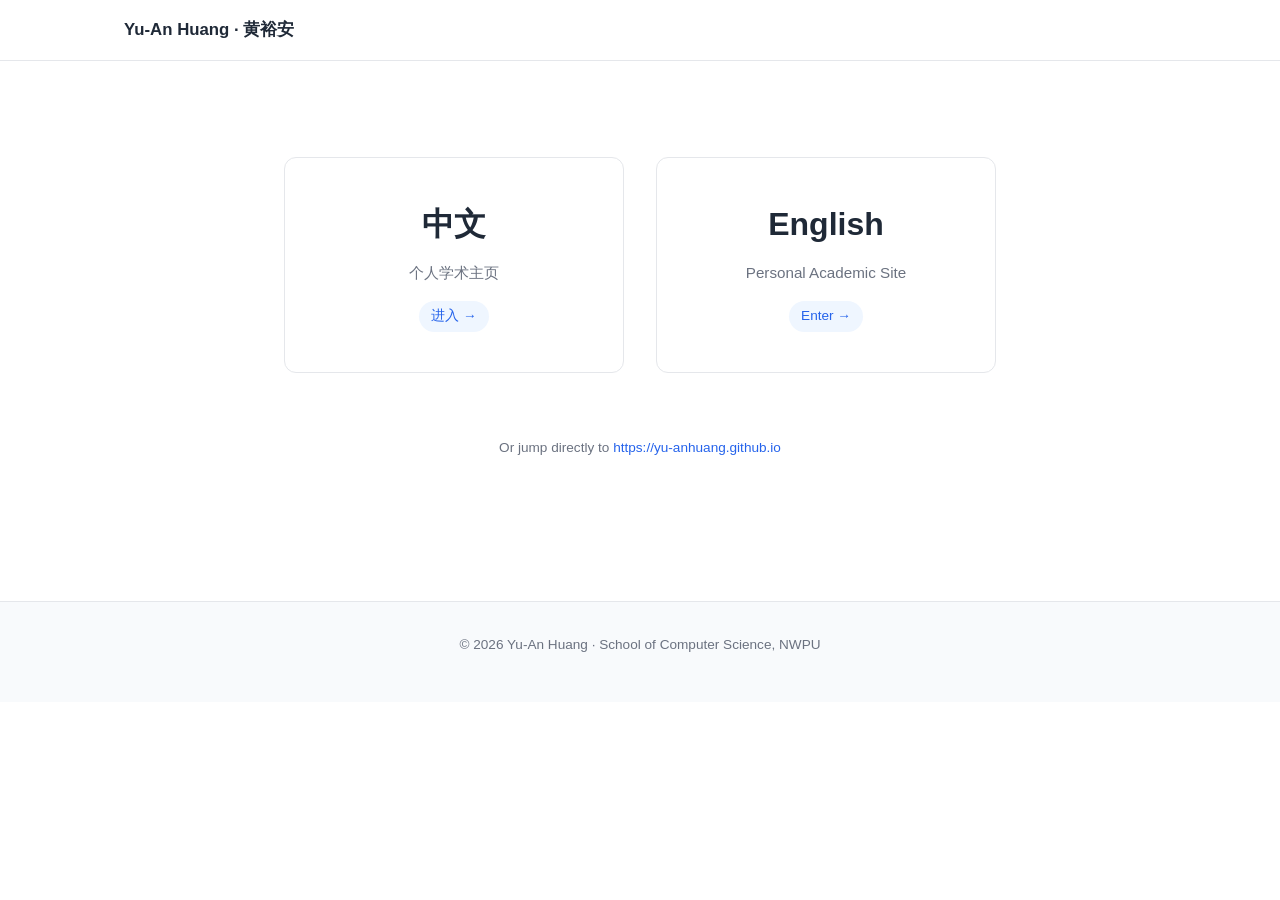
==== index.html @ 27855dbe "Initial personal academic website (zh/en, 122 papers from .bib)" ====
<!DOCTYPE html>
<html lang="zh-CN">
<head>
  <meta charset="UTF-8">
  <meta name="viewport" content="width=device-width,initial-scale=1">
  <title>Yu-An Huang · 黄裕安</title>
  <link rel="stylesheet" href="assets/css/style.css">
  <link rel="icon" type="image/svg+xml" href="assets/img/favicon.svg">
  <style>
    .lang-picker {
      display: grid;
      grid-template-columns: 1fr 1fr;
      gap: 2rem;
      max-width: 760px;
      margin: 4rem auto;
      padding: 0 24px;
    }
    .lang-card {
      background: var(--c-bg-card);
      border: 1px solid var(--c-border);
      border-radius: var(--radius-lg);
      padding: 2.5rem 2rem;
      text-align: center;
      transition: transform .15s, box-shadow .15s, border-color .15s;
    }
    .lang-card:hover {
      transform: translateY(-4px);
      box-shadow: var(--shadow-md);
      border-color: var(--c-accent);
    }
    .lang-card .label {
      font-size: 2rem;
      font-weight: 700;
      color: var(--c-text);
      margin-bottom: .3em;
    }
    .lang-card .sub {
      color: var(--c-text-muted);
      font-size: 0.95rem;
    }
    .lang-card .lang {
      display: inline-block;
      padding: 4px 12px;
      background: var(--c-accent-soft);
      color: var(--c-accent);
      border-radius: 999px;
      font-size: 0.85rem;
      margin-top: 1rem;
      font-weight: 500;
    }
    .lang-card a { border-bottom: none; display: block; color: inherit; }
  </style>
</head>
<body>
  <header class="site-header">
    <nav class="nav">
      <a class="nav-brand" href="./">Yu-An Huang · 黄裕安</a>
    </nav>
  </header>
  <main>
    <div class="lang-picker">
      <div class="lang-card">
        <a href="./zh/">
          <div class="label">中文</div>
          <div class="sub">个人学术主页</div>
          <span class="lang">进入 →</span>
        </a>
      </div>
      <div class="lang-card">
        <a href="./en/">
          <div class="label">English</div>
          <div class="sub">Personal Academic Site</div>
          <span class="lang">Enter →</span>
        </a>
      </div>
    </div>
    <p style="text-align:center;color:var(--c-text-muted);font-size:.85rem;">
      Or jump directly to <a href="https://yu-anhuang.github.io/">https://yu-anhuang.github.io</a>
    </p>
  </main>
  <footer class="site-footer">
    <p>© 2026 Yu-An Huang · School of Computer Science, NWPU</p>
  </footer>
</body>
</html>
---- assets/css/style.css ----
/* ==========================================================================
   Yu-An Huang · Personal Academic Website
   A clean, modern academic style — light theme, responsive, bilingual.
   ========================================================================== */

/* --- Reset & Base --- */
*, *::before, *::after { box-sizing: border-box; }

:root {
  --c-bg: #ffffff;
  --c-bg-alt: #f8fafc;
  --c-bg-card: #ffffff;
  --c-border: #e5e7eb;
  --c-border-strong: #d1d5db;
  --c-text: #1f2937;
  --c-text-soft: #4b5563;
  --c-text-muted: #6b7280;
  --c-accent: #2563eb;
  --c-accent-hover: #1d4ed8;
  --c-accent-soft: #eff6ff;
  --c-tag-bg: #eef2ff;
  --c-tag-text: #3730a3;
  --shadow-sm: 0 1px 2px 0 rgba(0,0,0,0.04);
  --shadow-md: 0 4px 12px -2px rgba(15, 23, 42, 0.08);
  --radius: 8px;
  --radius-lg: 12px;
  --maxw: 1080px;
  --maxw-narrow: 760px;
  --font-sans: "Inter", -apple-system, BlinkMacSystemFont, "Segoe UI", "PingFang SC",
               "Hiragino Sans GB", "Microsoft YaHei", "Helvetica Neue", Arial, sans-serif;
  --font-serif: "Source Serif Pro", "Times New Roman", Georgia, serif;
  --font-mono: "JetBrains Mono", "SF Mono", Menlo, Consolas, monospace;
}

html { font-size: 16px; -webkit-text-size-adjust: 100%; }

body {
  margin: 0;
  font-family: var(--font-sans);
  font-size: 16px;
  line-height: 1.65;
  color: var(--c-text);
  background: var(--c-bg);
  -webkit-font-smoothing: antialiased;
  -moz-osx-font-smoothing: grayscale;
}

a {
  color: var(--c-accent);
  text-decoration: none;
  border-bottom: 1px solid transparent;
  transition: color 0.15s, border-color 0.15s;
}
a:hover { color: var(--c-accent-hover); border-bottom-color: var(--c-accent-hover); }

h1, h2, h3, h4 {
  font-family: var(--font-sans);
  font-weight: 600;
  color: var(--c-text);
  letter-spacing: -0.01em;
  margin-top: 1.6em;
  margin-bottom: 0.6em;
  line-height: 1.3;
}
h1 { font-size: 2rem; margin-top: 0; }
h2 { font-size: 1.4rem; border-bottom: 1px solid var(--c-border); padding-bottom: 0.3em; }
h3 { font-size: 1.15rem; }
h4 { font-size: 1rem; color: var(--c-text-soft); }

p { margin: 0 0 1em; }
ul, ol { margin: 0 0 1em; padding-left: 1.5em; }
li { margin-bottom: 0.3em; }

hr {
  border: 0;
  border-top: 1px solid var(--c-border);
  margin: 2em 0;
}

code {
  font-family: var(--font-mono);
  font-size: 0.9em;
  background: var(--c-bg-alt);
  padding: 0.15em 0.4em;
  border-radius: 4px;
  color: var(--c-text);
}

blockquote {
  margin: 1em 0;
  padding: 0.5em 1em;
  border-left: 3px solid var(--c-accent);
  background: var(--c-accent-soft);
  color: var(--c-text-soft);
  border-radius: 0 var(--radius) var(--radius) 0;
}

/* --- Layout --- */
.container {
  max-width: var(--maxw);
  margin: 0 auto;
  padding: 0 24px;
}
.container-narrow {
  max-width: var(--maxw-narrow);
  margin: 0 auto;
  padding: 0 24px;
}

main { padding: 2rem 0 4rem; }

/* --- Top Nav --- */
.site-header {
  position: sticky;
  top: 0;
  z-index: 100;
  background: rgba(255,255,255,0.92);
  backdrop-filter: saturate(180%) blur(12px);
  -webkit-backdrop-filter: saturate(180%) blur(12px);
  border-bottom: 1px solid var(--c-border);
}
.nav {
  display: flex;
  align-items: center;
  justify-content: space-between;
  height: 60px;
  max-width: var(--maxw);
  margin: 0 auto;
  padding: 0 24px;
}
.nav-brand {
  font-weight: 700;
  font-size: 1.05rem;
  color: var(--c-text);
  border-bottom: none;
}
.nav-brand:hover { color: var(--c-accent); }
.nav-links {
  display: flex;
  align-items: center;
  gap: 6px;
  list-style: none;
  margin: 0;
  padding: 0;
}
.nav-links a {
  display: inline-block;
  padding: 6px 12px;
  font-size: 0.95rem;
  color: var(--c-text-soft);
  border-radius: 6px;
  border-bottom: none;
}
.nav-links a:hover {
  color: var(--c-accent);
  background: var(--c-accent-soft);
}
.nav-links a.active {
  color: var(--c-accent);
  background: var(--c-accent-soft);
  font-weight: 500;
}
.nav-lang {
  display: inline-flex;
  margin-left: 8px;
  padding-left: 12px;
  border-left: 1px solid var(--c-border);
  font-size: 0.9rem;
}
.nav-lang a {
  padding: 4px 8px;
  color: var(--c-text-muted);
  border-bottom: none;
}
.nav-lang a.active {
  color: var(--c-accent);
  font-weight: 600;
}

/* --- Hero --- */
.hero {
  display: grid;
  grid-template-columns: 1fr 200px;
  gap: 2.5rem;
  align-items: start;
  padding: 1.5rem 0 1rem;
}
.hero-name {
  font-size: 2.2rem;
  font-weight: 700;
  margin: 0 0 0.2em;
  line-height: 1.15;
}
.hero-name-en {
  font-size: 1.15rem;
  color: var(--c-text-muted);
  margin-bottom: 0.6em;
  font-weight: 400;
}
.hero-title {
  font-size: 1.05rem;
  color: var(--c-text-soft);
  margin-bottom: 0.6em;
}
.hero-affiliation {
  color: var(--c-text-soft);
  margin-bottom: 1em;
}
.hero-contact {
  font-size: 0.95rem;
  color: var(--c-text-muted);
  display: flex;
  flex-wrap: wrap;
  gap: 0.4em 1.2em;
}
.hero-contact span::before {
  content: "•";
  margin-right: 1.2em;
  color: var(--c-border-strong);
}
.hero-contact span:first-child::before { content: ""; margin: 0; }
.hero-portrait {
  width: 180px;
  height: 240px;
  border-radius: var(--radius-lg);
  object-fit: cover;
  box-shadow: var(--shadow-md);
  border: 1px solid var(--c-border);
  background: var(--c-bg-alt);
}
.hero-portrait-placeholder {
  display: flex;
  align-items: center;
  justify-content: center;
  font-size: 3rem;
  color: var(--c-border-strong);
  background: var(--c-bg-alt);
}

/* --- Two-column home --- */
.home-grid {
  display: grid;
  grid-template-columns: 2fr 1fr;
  gap: 3rem;
  margin-top: 2rem;
}
.sidebar { font-size: 0.95rem; }
.sidebar h3 {
  font-size: 0.85rem;
  text-transform: uppercase;
  letter-spacing: 0.06em;
  color: var(--c-text-muted);
  margin: 1.4em 0 0.6em;
  font-weight: 600;
  border: none;
}
.sidebar h3:first-child { margin-top: 0; }
.sidebar ul { list-style: none; padding: 0; margin: 0 0 0.5em; }
.sidebar li { margin-bottom: 0.35em; color: var(--c-text-soft); }
.sidebar .quick-links {
  display: flex;
  flex-wrap: wrap;
  gap: 6px;
  list-style: none;
  padding: 0;
}
.sidebar .quick-links a {
  display: inline-block;
  padding: 4px 10px;
  font-size: 0.85rem;
  background: var(--c-bg-alt);
  border: 1px solid var(--c-border);
  border-radius: 999px;
  color: var(--c-text-soft);
}
.sidebar .quick-links a:hover {
  background: var(--c-accent-soft);
  border-color: var(--c-accent);
  color: var(--c-accent);
}

/* --- Section anchor offset --- */
h2[id], h3[id] { scroll-margin-top: 80px; }

/* --- Publication List --- */
.pub-controls {
  display: flex;
  flex-wrap: wrap;
  gap: 0.75rem;
  align-items: center;
  margin: 1.5rem 0;
  padding: 1rem;
  background: var(--c-bg-alt);
  border: 1px solid var(--c-border);
  border-radius: var(--radius);
}
.pub-controls label {
  font-size: 0.9rem;
  color: var(--c-text-soft);
  margin-right: 0.4em;
}
.pub-controls input[type="search"] {
  flex: 1;
  min-width: 180px;
  padding: 6px 12px;
  border: 1px solid var(--c-border-strong);
  border-radius: 6px;
  background: var(--c-bg);
  font-size: 0.95rem;
  font-family: var(--font-sans);
  color: var(--c-text);
}
.pub-controls input[type="search"]:focus {
  outline: none;
  border-color: var(--c-accent);
  box-shadow: 0 0 0 3px var(--c-accent-soft);
}
.pub-controls select {
  padding: 6px 10px;
  border: 1px solid var(--c-border-strong);
  border-radius: 6px;
  background: var(--c-bg);
  font-family: var(--font-sans);
  font-size: 0.9rem;
}
.pub-count {
  font-size: 0.85rem;
  color: var(--c-text-muted);
  margin-left: auto;
}

.pub-year {
  margin: 2rem 0 0.6rem;
  font-size: 1.05rem;
  font-weight: 600;
  color: var(--c-text-soft);
  border-bottom: 1px solid var(--c-border);
  padding-bottom: 0.3em;
}

.pub-item {
  display: flex;
  gap: 1rem;
  padding: 0.9rem 0;
  border-bottom: 1px solid var(--c-border);
  align-items: flex-start;
}
.pub-item:last-child { border-bottom: none; }
.pub-num {
  flex: 0 0 auto;
  width: 36px;
  font-size: 0.85rem;
  color: var(--c-text-muted);
  font-family: var(--font-mono);
  text-align: right;
  padding-top: 2px;
}
.pub-body { flex: 1; min-width: 0; }
.pub-authors {
  font-size: 0.97rem;
  line-height: 1.5;
  margin-bottom: 0.2em;
}
.pub-authors strong { color: var(--c-text); }
.pub-title {
  font-size: 0.97rem;
  color: var(--c-text);
  margin-bottom: 0.3em;
  line-height: 1.45;
}
.pub-venue {
  font-size: 0.9rem;
  color: var(--c-text-soft);
  font-style: italic;
}
.pub-venue .pub-tag {
  display: inline-block;
  margin-left: 6px;
  padding: 1px 8px;
  font-size: 0.75rem;
  font-style: normal;
  background: var(--c-tag-bg);
  color: var(--c-tag-text);
  border-radius: 4px;
  font-weight: 500;
  letter-spacing: 0.02em;
  vertical-align: 1px;
}
.pub-venue .pub-tag.q1 { background: #dcfce7; color: #166534; }
.pub-venue .pub-tag.q2 { background: #fef9c3; color: #854d0e; }
.pub-links {
  margin-top: 0.3em;
  display: flex;
  gap: 0.6em;
  flex-wrap: wrap;
}
.pub-links a {
  font-size: 0.82rem;
  color: var(--c-accent);
  padding: 1px 8px;
  background: var(--c-accent-soft);
  border-radius: 4px;
  border-bottom: none;
}
.pub-links a:hover { background: var(--c-accent); color: #fff; }

.pub-empty {
  text-align: center;
  padding: 3rem 1rem;
  color: var(--c-text-muted);
}

.pub-stats {
  display: grid;
  grid-template-columns: repeat(4, 1fr);
  gap: 1rem;
  margin: 1.5rem 0;
}
.pub-stat {
  background: var(--c-bg-alt);
  border: 1px solid var(--c-border);
  border-radius: var(--radius);
  padding: 1rem;
  text-align: center;
}
.pub-stat .num {
  display: block;
  font-size: 1.6rem;
  font-weight: 700;
  color: var(--c-accent);
}
.pub-stat .label {
  font-size: 0.8rem;
  color: var(--c-text-muted);
  text-transform: uppercase;
  letter-spacing: 0.05em;
}

/* --- Cards / Sections --- */
.card {
  background: var(--c-bg-card);
  border: 1px solid var(--c-border);
  border-radius: var(--radius-lg);
  padding: 1.4rem 1.5rem;
  margin-bottom: 1.2rem;
  box-shadow: var(--shadow-sm);
}
.card h3 { margin-top: 0; }
.card .meta {
  font-size: 0.85rem;
  color: var(--c-text-muted);
  margin-bottom: 0.5em;
}

.timeline { list-style: none; padding: 0; margin: 0; }
.timeline li {
  position: relative;
  padding: 0 0 1.2rem 1.2rem;
  border-left: 2px solid var(--c-border);
  margin-left: 0.4rem;
}
.timeline li::before {
  content: "";
  position: absolute;
  left: -7px;
  top: 4px;
  width: 12px;
  height: 12px;
  border-radius: 50%;
  background: var(--c-bg);
  border: 2px solid var(--c-accent);
}
.timeline .when {
  font-size: 0.85rem;
  color: var(--c-text-muted);
  margin-right: 0.6em;
  font-family: var(--font-mono);
}
.timeline strong { color: var(--c-text); }

/* --- Tags --- */
.tag {
  display: inline-block;
  padding: 2px 9px;
  font-size: 0.78rem;
  background: var(--c-tag-bg);
  color: var(--c-tag-text);
  border-radius: 4px;
  margin-right: 4px;
  margin-bottom: 4px;
  border: none;
}
.tag:hover { background: var(--c-accent); color: #fff; }

/* --- Footer --- */
.site-footer {
  border-top: 1px solid var(--c-border);
  padding: 2rem 0;
  margin-top: 4rem;
  text-align: center;
  font-size: 0.85rem;
  color: var(--c-text-muted);
  background: var(--c-bg-alt);
}
.site-footer a { color: var(--c-text-soft); }

/* --- News --- */
.news-list { list-style: none; padding: 0; }
.news-list li {
  padding: 0.7rem 0;
  border-bottom: 1px dashed var(--c-border);
  display: flex;
  gap: 1rem;
  align-items: baseline;
}
.news-list .date {
  flex: 0 0 110px;
  font-family: var(--font-mono);
  font-size: 0.85rem;
  color: var(--c-text-muted);
}
.news-list .body { flex: 1; }

/* --- CV table --- */
.cv-section { margin-bottom: 2rem; }
.cv-row {
  display: grid;
  grid-template-columns: 160px 1fr;
  gap: 1rem;
  padding: 0.7rem 0;
  border-bottom: 1px solid var(--c-border);
}
.cv-row .when { font-family: var(--font-mono); font-size: 0.9rem; color: var(--c-text-muted); }
.cv-row .body strong { display: block; margin-bottom: 0.15em; }
.cv-row .body em { color: var(--c-text-muted); font-style: normal; font-size: 0.92em; }

/* --- Responsive --- */
@media (max-width: 860px) {
  .hero { grid-template-columns: 1fr; gap: 1.5rem; }
  .hero-portrait { width: 140px; height: 180px; }
  .home-grid { grid-template-columns: 1fr; gap: 2rem; }
  .pub-stats { grid-template-columns: repeat(2, 1fr); }
  .cv-row { grid-template-columns: 1fr; gap: 0.2rem; }
  .nav-links { gap: 2px; }
  .nav-links a { padding: 6px 8px; font-size: 0.9rem; }
  .nav-lang { padding-left: 8px; margin-left: 4px; }
}
@media (max-width: 520px) {
  .hero-name { font-size: 1.75rem; }
  .nav-links { display: none; }  /* tight mobile: rely on smaller bar */
  .nav-brand { font-size: 0.95rem; }
  .pub-controls { flex-direction: column; align-items: stretch; }
  .pub-count { margin-left: 0; }
  .news-list li { flex-direction: column; gap: 0.2rem; }
  .news-list .date { flex: none; }
}

/* --- Print friendly --- */
@media print {
  .site-header, .site-footer, .pub-controls { display: none; }
  body { font-size: 11pt; color: #000; background: #fff; }
  a { color: #000; text-decoration: underline; }
}
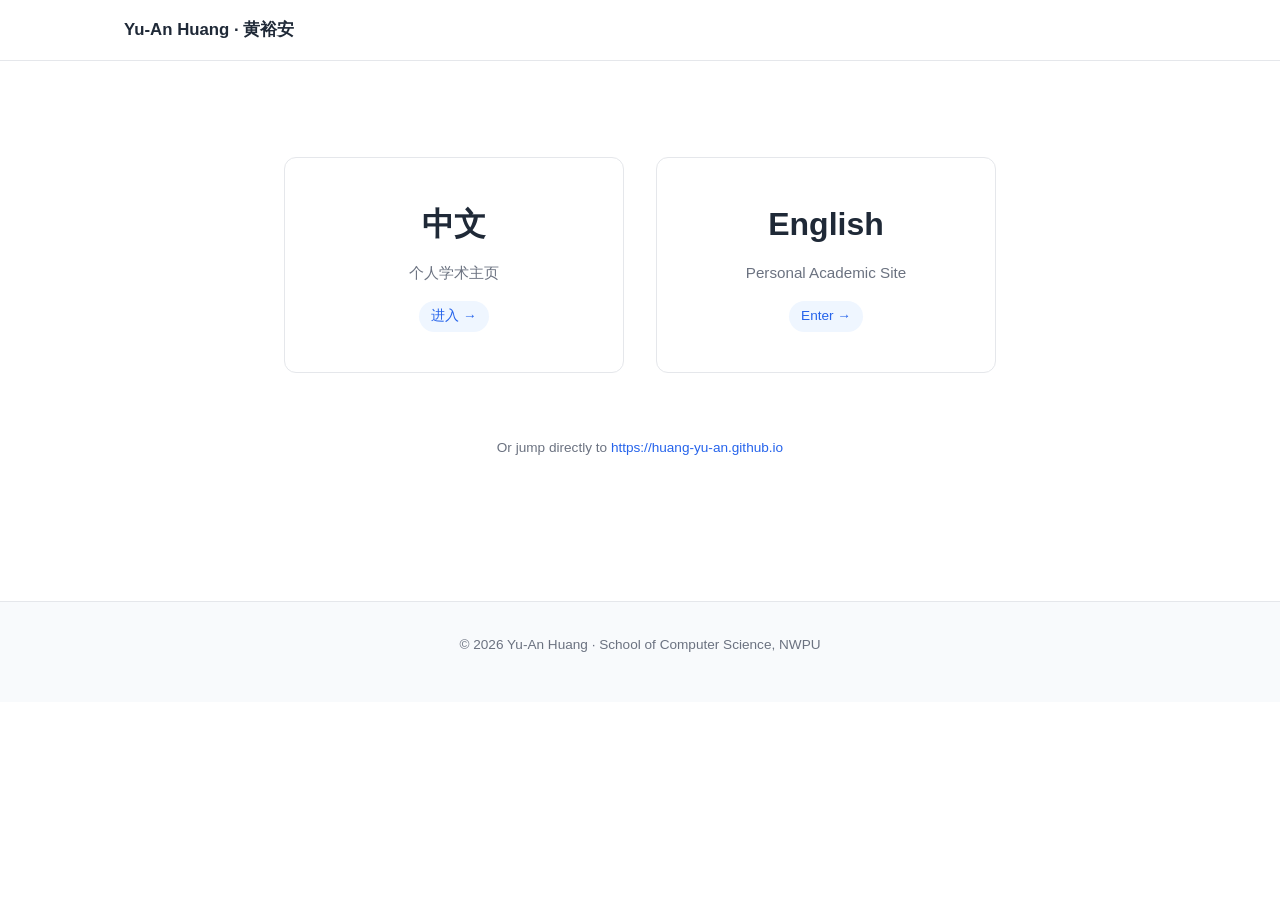
==== commit c912ecb8: "Switch GitHub username: yu-anhuang -> huang-yu-an (new account)" ====
--- a/index.html
+++ b/index.html
@@ -75,7 +75,7 @@
       </div>
     </div>
     <p style="text-align:center;color:var(--c-text-muted);font-size:.85rem;">
-      Or jump directly to <a href="https://yu-anhuang.github.io/">https://yu-anhuang.github.io</a>
+      Or jump directly to <a href="https://huang-yu-an.github.io/">https://huang-yu-an.github.io</a>
     </p>
   </main>
   <footer class="site-footer">
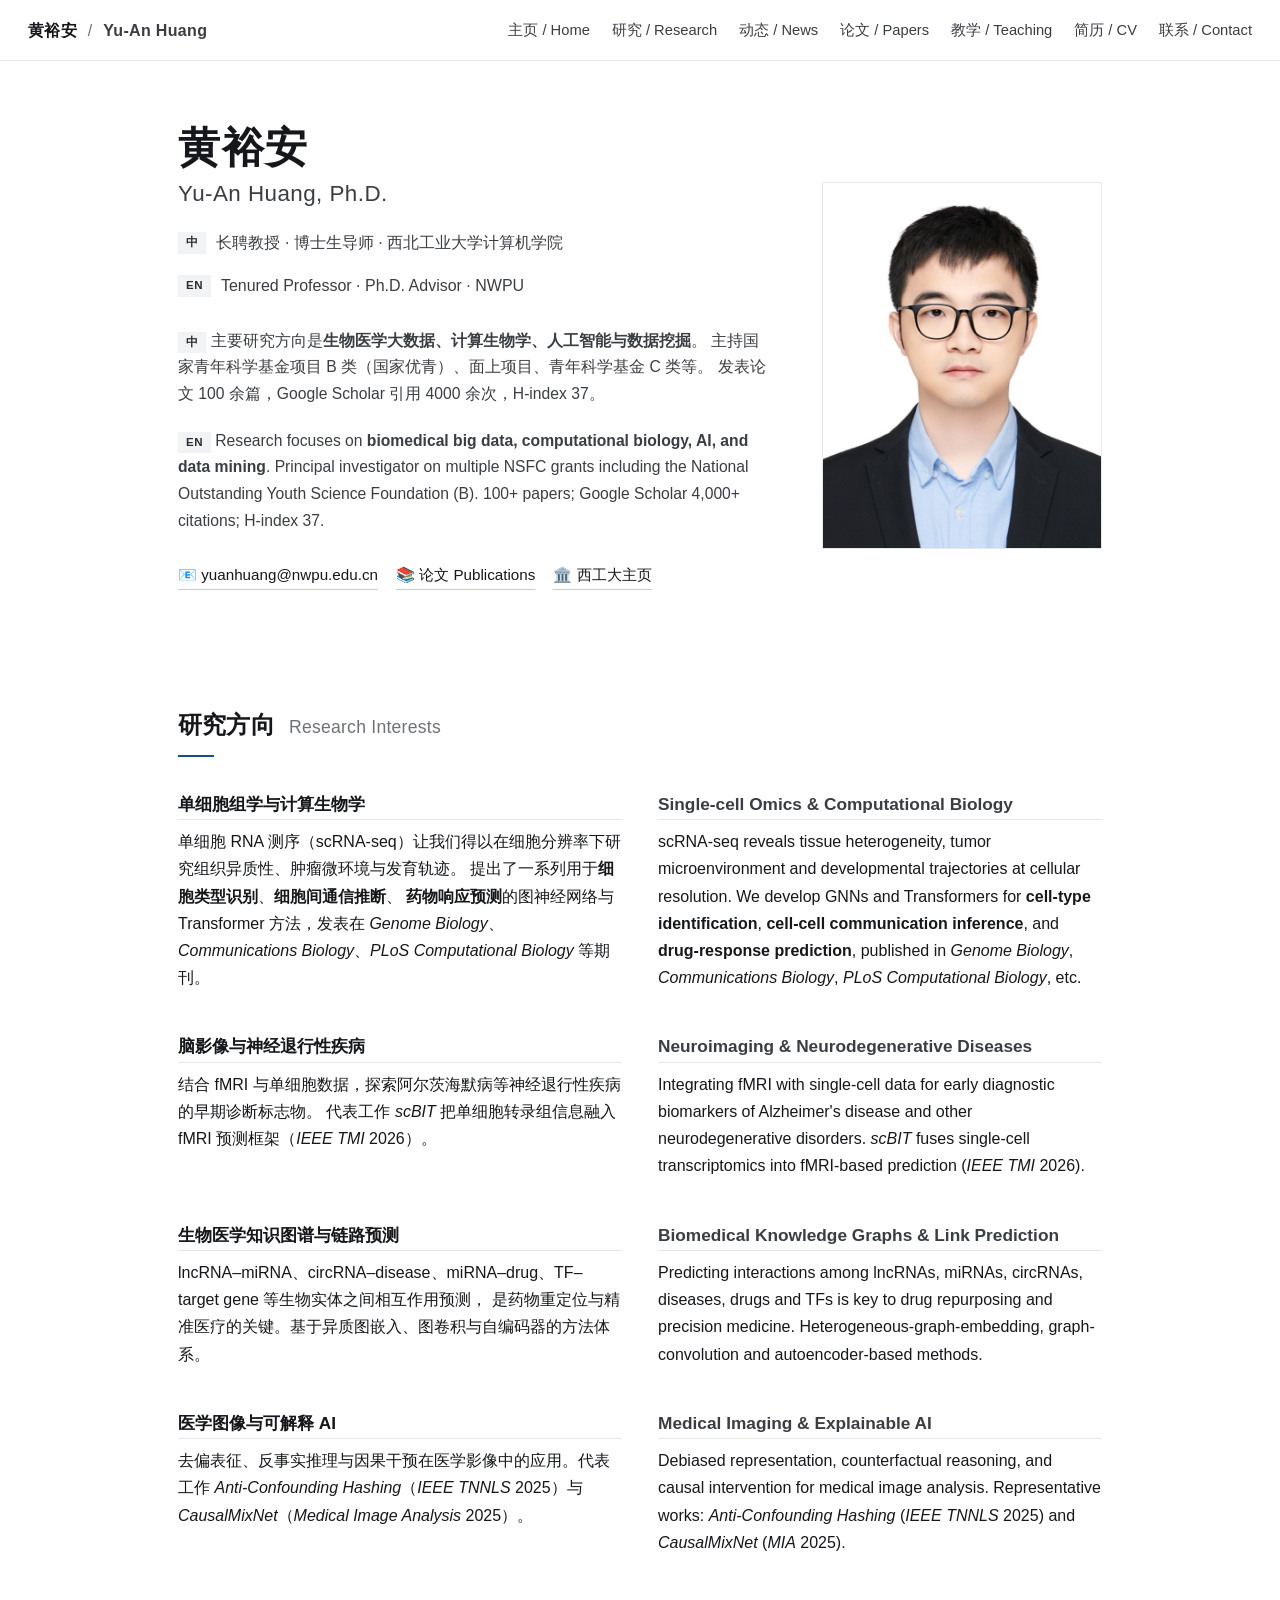
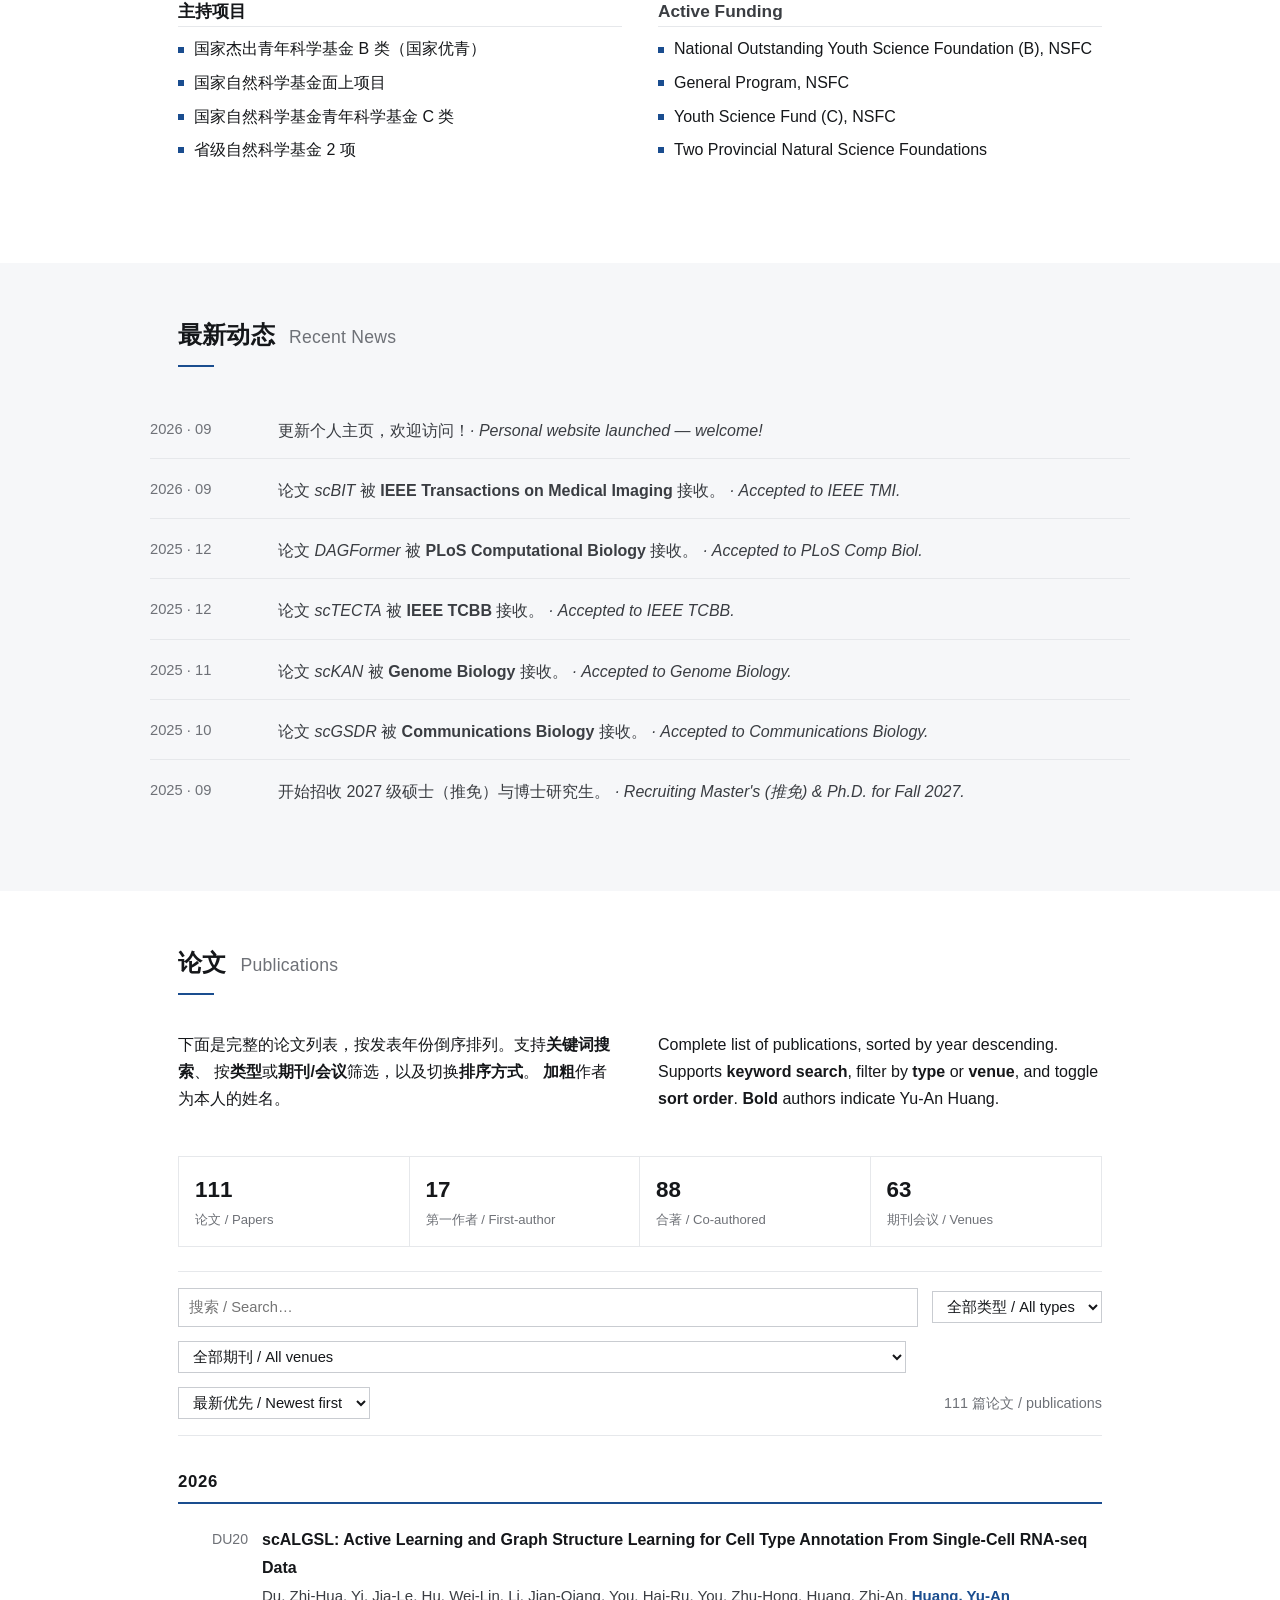
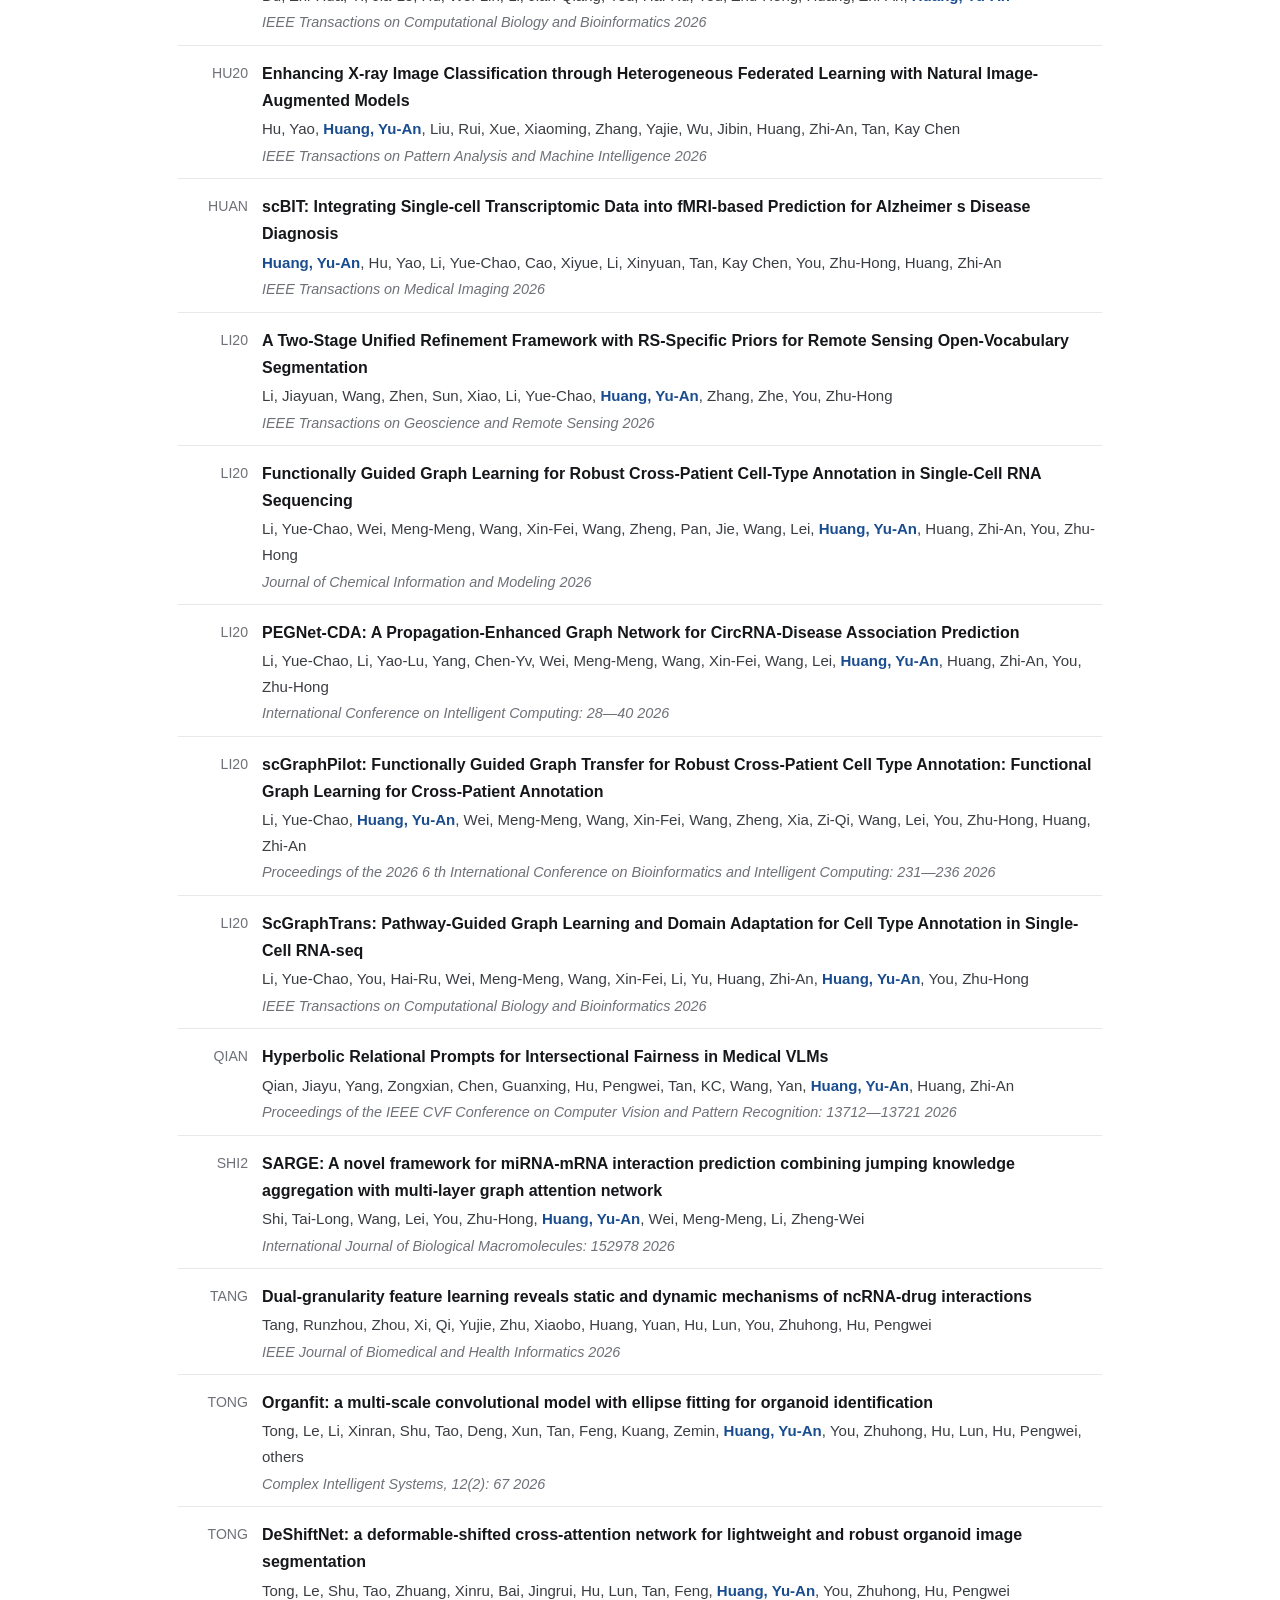
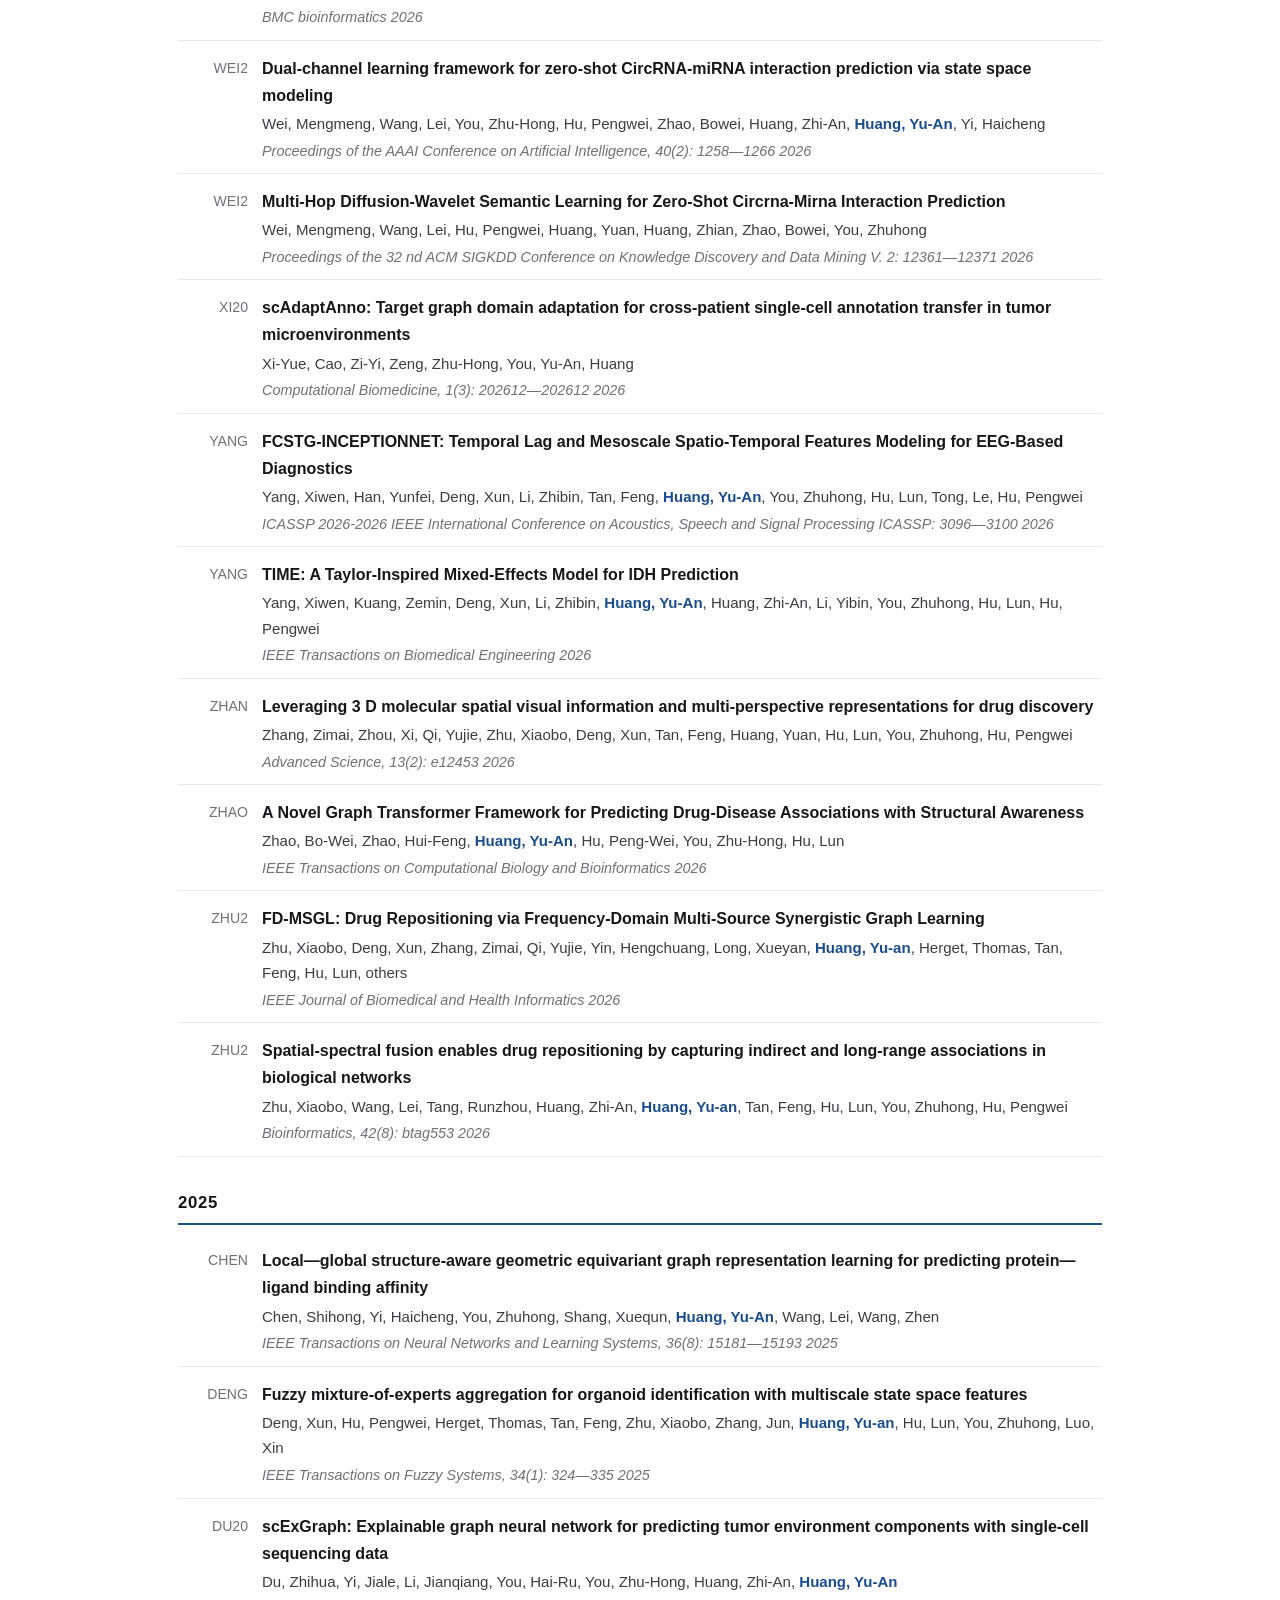
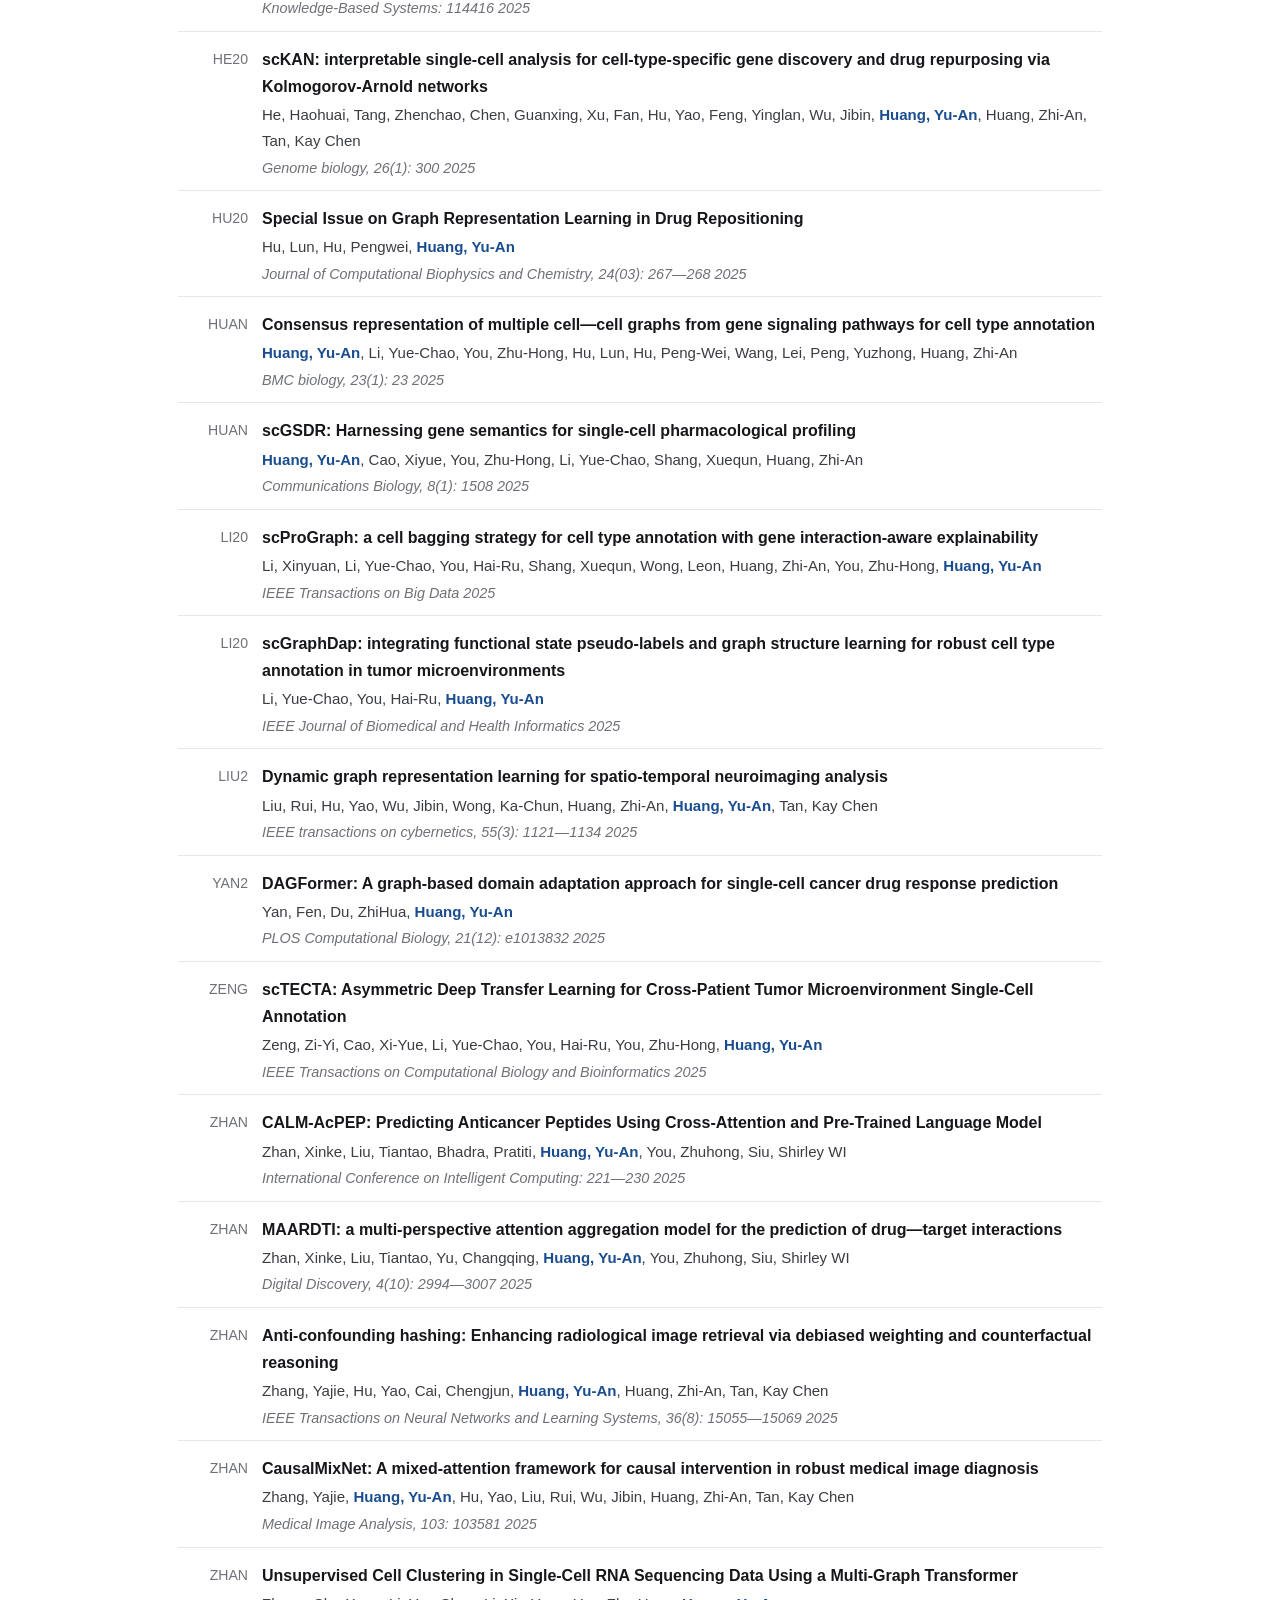
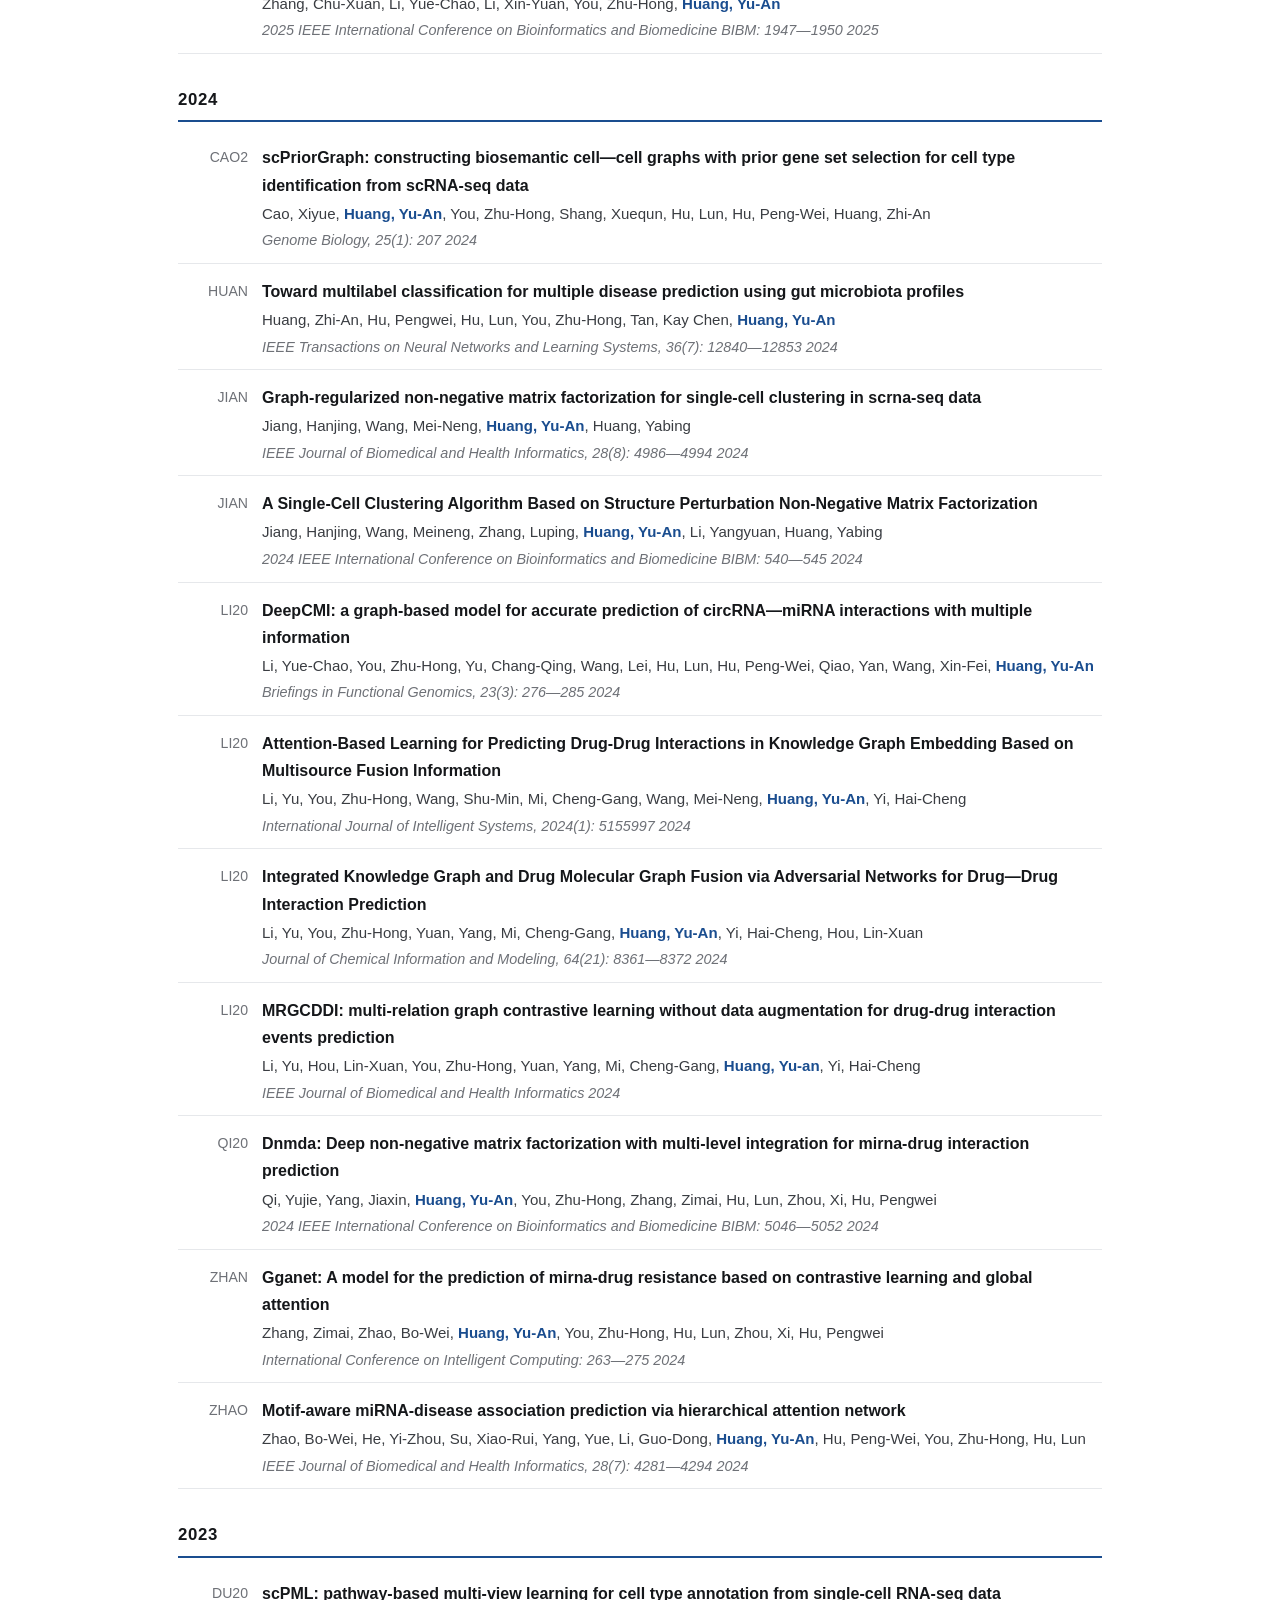
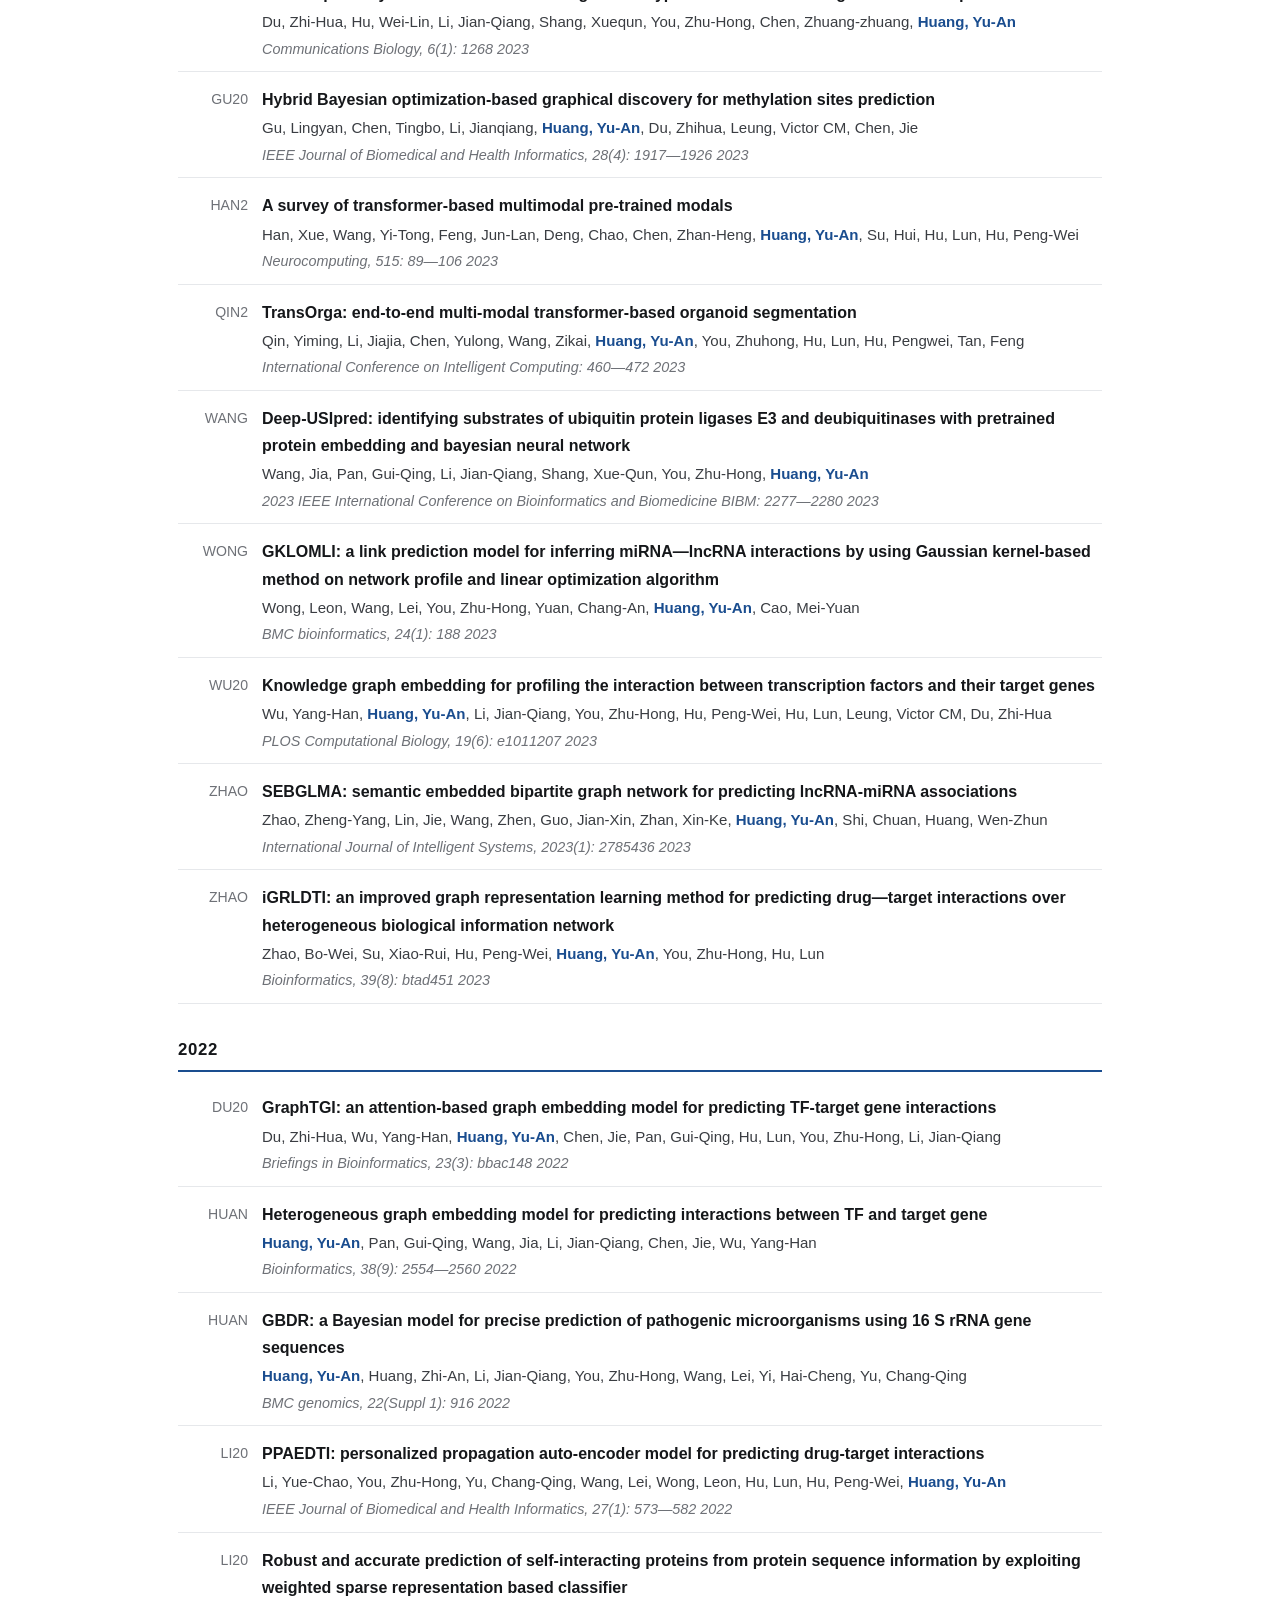
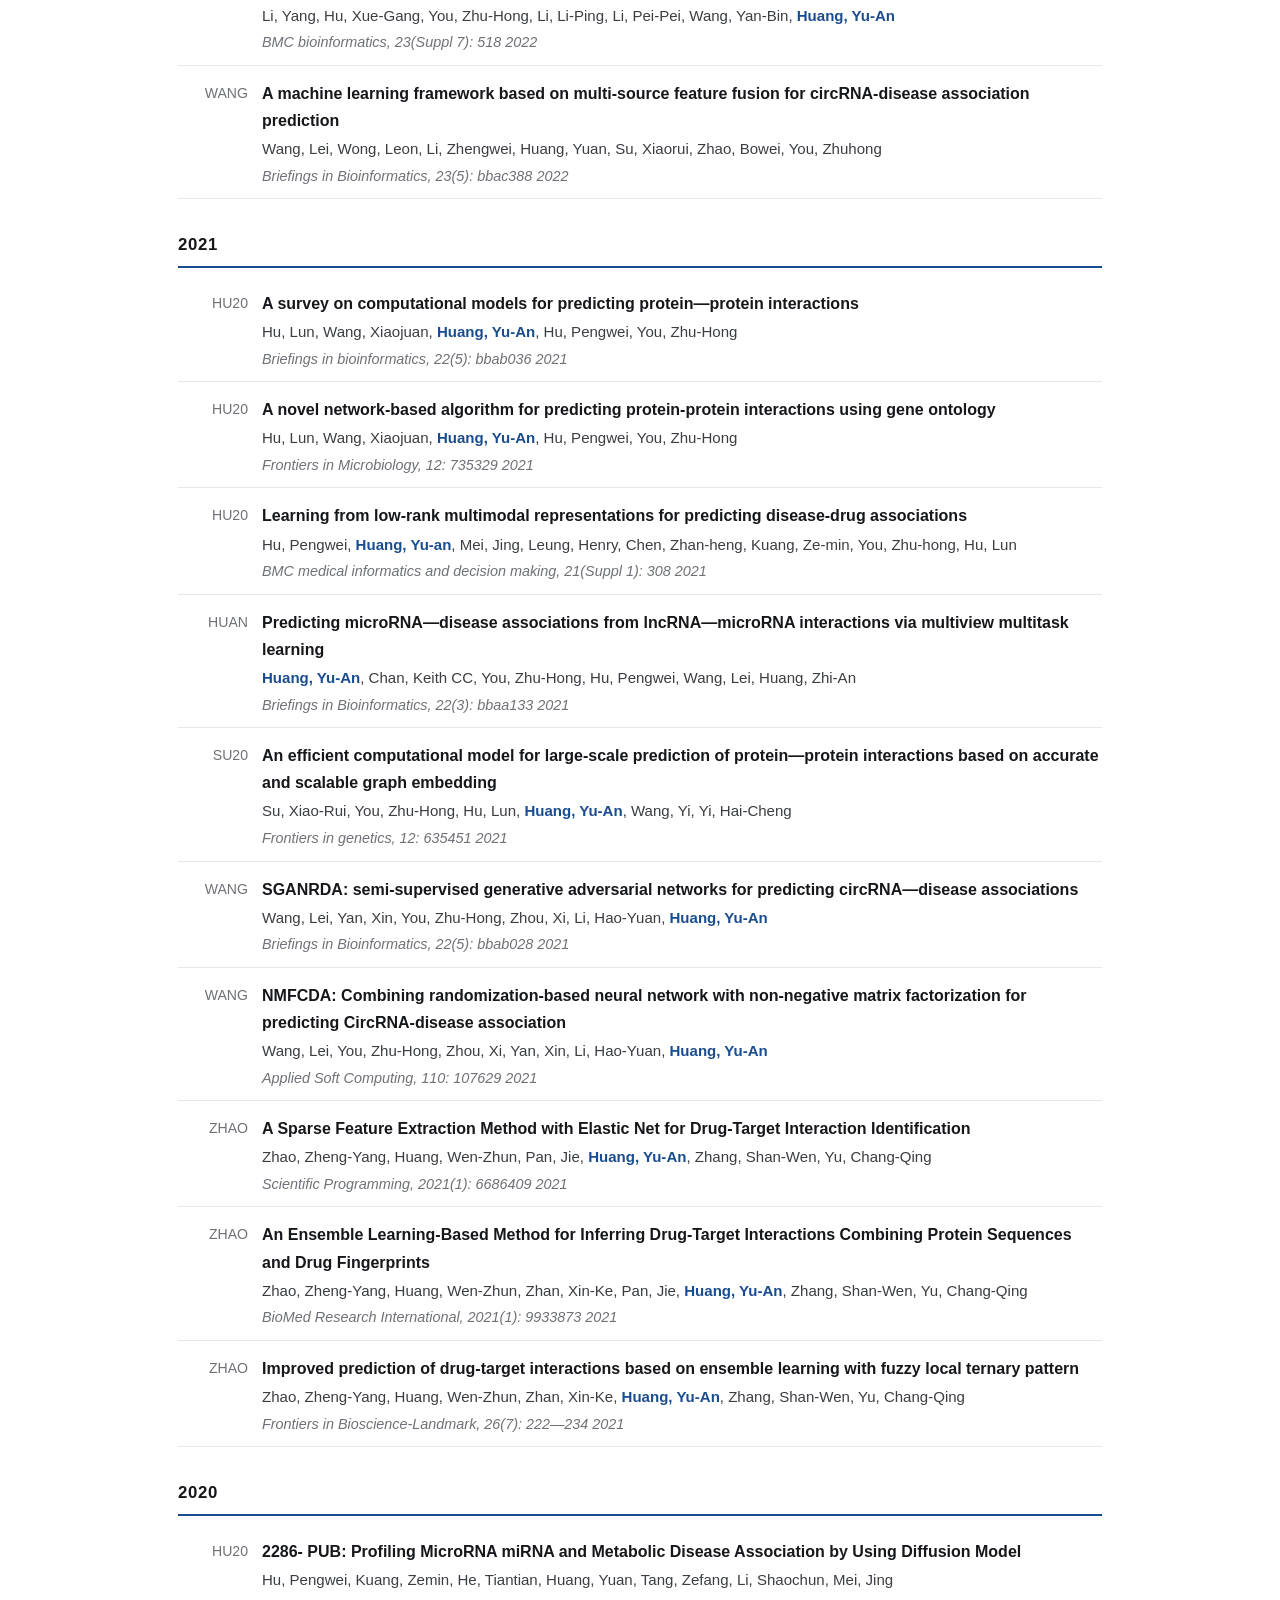
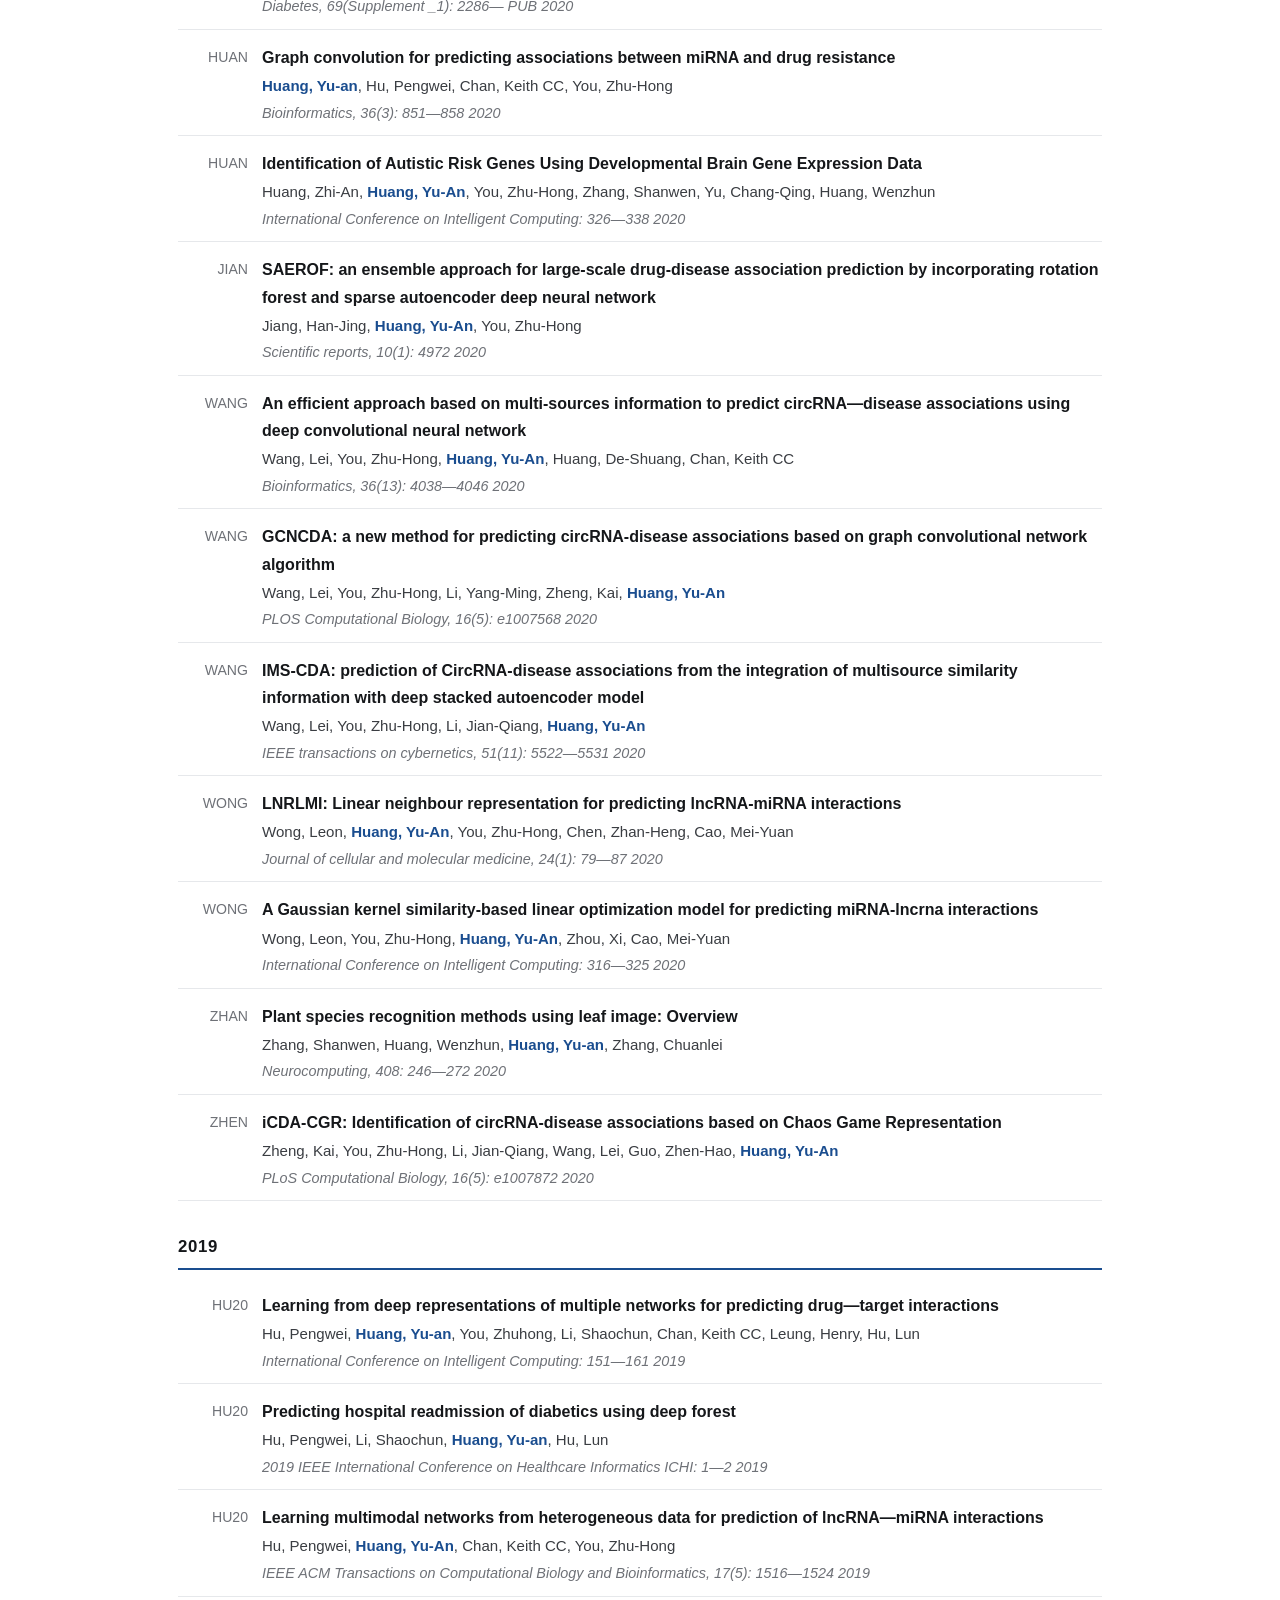
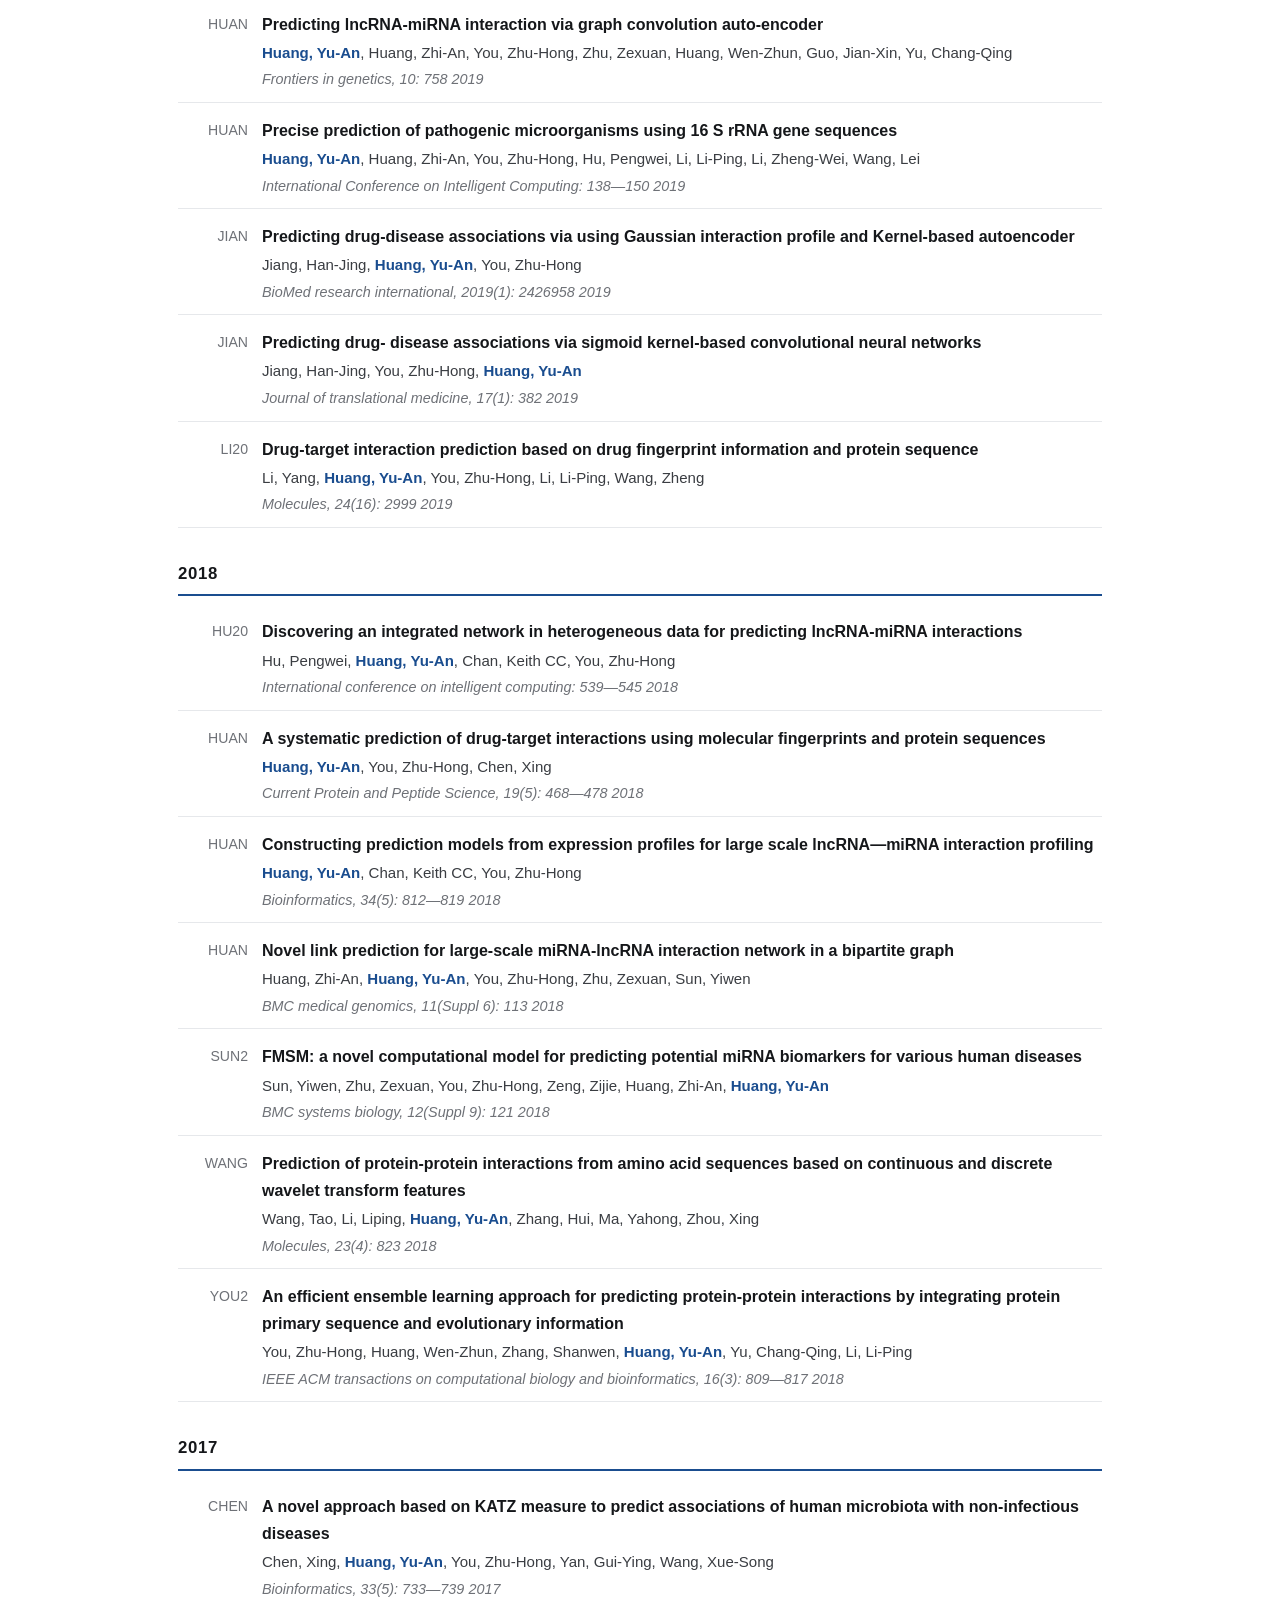
==== commit 36089979: "Single-page bilingual redesign: flat scroll-driven layout, photo, filtered bib - Merge zh/ + en/ int" ====
--- a/index.html
+++ b/index.html
@@ -3,83 +3,485 @@
 <head>
   <meta charset="UTF-8">
   <meta name="viewport" content="width=device-width,initial-scale=1">
-  <title>Yu-An Huang · 黄裕安</title>
+  <title>黄裕安 · Yu-An Huang — 西北工业大学计算机学院</title>
+  <meta name="description" content="黄裕安 (Yu-An Huang), 西北工业大学计算机学院长聘教授、博士生导师。研究方向: 生物医学大数据、计算生物学、AI。">
+  <meta name="author" content="Yu-An Huang">
   <link rel="stylesheet" href="assets/css/style.css">
   <link rel="icon" type="image/svg+xml" href="assets/img/favicon.svg">
-  <style>
-    .lang-picker {
-      display: grid;
-      grid-template-columns: 1fr 1fr;
-      gap: 2rem;
-      max-width: 760px;
-      margin: 4rem auto;
-      padding: 0 24px;
-    }
-    .lang-card {
-      background: var(--c-bg-card);
-      border: 1px solid var(--c-border);
-      border-radius: var(--radius-lg);
-      padding: 2.5rem 2rem;
-      text-align: center;
-      transition: transform .15s, box-shadow .15s, border-color .15s;
-    }
-    .lang-card:hover {
-      transform: translateY(-4px);
-      box-shadow: var(--shadow-md);
-      border-color: var(--c-accent);
-    }
-    .lang-card .label {
-      font-size: 2rem;
-      font-weight: 700;
-      color: var(--c-text);
-      margin-bottom: .3em;
-    }
-    .lang-card .sub {
-      color: var(--c-text-muted);
-      font-size: 0.95rem;
-    }
-    .lang-card .lang {
-      display: inline-block;
-      padding: 4px 12px;
-      background: var(--c-accent-soft);
-      color: var(--c-accent);
-      border-radius: 999px;
-      font-size: 0.85rem;
-      margin-top: 1rem;
-      font-weight: 500;
-    }
-    .lang-card a { border-bottom: none; display: block; color: inherit; }
-  </style>
 </head>
 <body>
-  <header class="site-header">
-    <nav class="nav">
-      <a class="nav-brand" href="./">Yu-An Huang · 黄裕安</a>
+
+    <nav class="topnav">
+      <a class="topnav-brand" href="#home">
+        <span class="zh">黄裕安</span>
+        <span class="sep">/</span>
+        <span class="en">Yu-An Huang</span>
+      </a>
+      <ul class="topnav-links">
+        <li><a href="#home">主页 / Home</a></li>
+        <li><a href="#research">研究 / Research</a></li>
+        <li><a href="#news">动态 / News</a></li>
+        <li><a href="#publications">论文 / Papers</a></li>
+        <li><a href="#teaching">教学 / Teaching</a></li>
+        <li><a href="#cv">简历 / CV</a></li>
+        <li><a href="#contact">联系 / Contact</a></li>
+      </ul>
     </nav>
-  </header>
-  <main>
-    <div class="lang-picker">
-      <div class="lang-card">
-        <a href="./zh/">
-          <div class="label">中文</div>
-          <div class="sub">个人学术主页</div>
-          <span class="lang">进入 →</span>
-        </a>
-      </div>
-      <div class="lang-card">
-        <a href="./en/">
-          <div class="label">English</div>
-          <div class="sub">Personal Academic Site</div>
-          <span class="lang">Enter →</span>
-        </a>
-      </div>
-    </div>
-    <p style="text-align:center;color:var(--c-text-muted);font-size:.85rem;">
-      Or jump directly to <a href="https://huang-yu-an.github.io/">https://huang-yu-an.github.io</a>
+<main>
+
+<section id="home" class="hero">
+  <div class="hero-text">
+    <div class="hero-name-cn">黄裕安</div>
+    <div class="hero-name-en">Yu-An Huang, Ph.D.</div>
+    <div class="hero-title">
+      <span class="lang-tag">中</span>
+      长聘教授 · 博士生导师 · 西北工业大学计算机学院
+    </div>
+    <div class="hero-title">
+      <span class="lang-tag">EN</span>
+      Tenured Professor · Ph.D. Advisor · NWPU
+    </div>
+    <p class="hero-bio">
+      <span class="lang-tag">中</span>
+      主要研究方向是<strong>生物医学大数据、计算生物学、人工智能与数据挖掘</strong>。
+      主持国家青年科学基金项目 B 类（国家优青）、面上项目、青年科学基金 C 类等。
+      发表论文 100 余篇，Google Scholar 引用 4000 余次，H-index 37。
     </p>
-  </main>
-  <footer class="site-footer">
-    <p>© 2026 Yu-An Huang · School of Computer Science, NWPU</p>
-  </footer>
+    <p class="hero-bio">
+      <span class="lang-tag">EN</span>
+      Research focuses on <strong>biomedical big data, computational biology,
+      AI, and data mining</strong>. Principal investigator on multiple NSFC grants
+      including the National Outstanding Youth Science Foundation (B).
+      100+ papers; Google Scholar 4,000+ citations; H-index 37.
+    </p>
+    <p class="hero-links">
+      <a href="mailto:yuanhuang@nwpu.edu.cn">📧 yuanhuang@nwpu.edu.cn</a>
+      <a href="#publications">📚 论文 Publications</a>
+      <a href="https://teacher.nwpu.edu.cn/yuanhuang.html" target="_blank" rel="noopener">🏛️ 西工大主页</a>
+    </p>
+  </div>
+  <img class="hero-photo" src="assets/img/photo-web.jpg" alt="Yu-An Huang" width="280" height="367">
+</section>
+
+
+<section id="research" class="section">
+  <header class="section-header">
+    <h2 class="section-title"><span class="zh">研究方向</span><span class="en">Research Interests</span></h2>
+    <div class="section-rule"></div>
+  </header>
+
+  <div class="dual-block">
+    <div class="lang-block zh">
+      <h3>单细胞组学与计算生物学</h3>
+      <p>
+        单细胞 RNA 测序（scRNA-seq）让我们得以在细胞分辨率下研究组织异质性、肿瘤微环境与发育轨迹。
+        提出了一系列用于<strong>细胞类型识别</strong>、<strong>细胞间通信推断</strong>、
+        <strong>药物响应预测</strong>的图神经网络与 Transformer 方法，发表在
+        <em>Genome Biology</em>、<em>Communications Biology</em>、<em>PLoS Computational Biology</em> 等期刊。
+      </p>
+    </div>
+    <div class="lang-block en">
+      <h3>Single-cell Omics &amp; Computational Biology</h3>
+      <p>
+        scRNA-seq reveals tissue heterogeneity, tumor microenvironment and developmental
+        trajectories at cellular resolution. We develop GNNs and Transformers for
+        <strong>cell-type identification</strong>, <strong>cell-cell communication inference</strong>,
+        and <strong>drug-response prediction</strong>, published in
+        <em>Genome Biology</em>, <em>Communications Biology</em>, <em>PLoS Computational Biology</em>, etc.
+      </p>
+    </div>
+  </div>
+
+  <div class="dual-block">
+    <div class="lang-block zh">
+      <h3>脑影像与神经退行性疾病</h3>
+      <p>
+        结合 fMRI 与单细胞数据，探索阿尔茨海默病等神经退行性疾病的早期诊断标志物。
+        代表工作 <em>scBIT</em> 把单细胞转录组信息融入 fMRI 预测框架（<em>IEEE TMI</em> 2026）。
+      </p>
+    </div>
+    <div class="lang-block en">
+      <h3>Neuroimaging &amp; Neurodegenerative Diseases</h3>
+      <p>
+        Integrating fMRI with single-cell data for early diagnostic biomarkers of
+        Alzheimer's disease and other neurodegenerative disorders.
+        <em>scBIT</em> fuses single-cell transcriptomics into fMRI-based prediction
+        (<em>IEEE TMI</em> 2026).
+      </p>
+    </div>
+  </div>
+
+  <div class="dual-block">
+    <div class="lang-block zh">
+      <h3>生物医学知识图谱与链路预测</h3>
+      <p>
+        lncRNA–miRNA、circRNA–disease、miRNA–drug、TF–target gene 等生物实体之间相互作用预测，
+        是药物重定位与精准医疗的关键。基于异质图嵌入、图卷积与自编码器的方法体系。
+      </p>
+    </div>
+    <div class="lang-block en">
+      <h3>Biomedical Knowledge Graphs &amp; Link Prediction</h3>
+      <p>
+        Predicting interactions among lncRNAs, miRNAs, circRNAs, diseases, drugs and TFs
+        is key to drug repurposing and precision medicine. Heterogeneous-graph-embedding,
+        graph-convolution and autoencoder-based methods.
+      </p>
+    </div>
+  </div>
+
+  <div class="dual-block">
+    <div class="lang-block zh">
+      <h3>医学图像与可解释 AI</h3>
+      <p>
+        去偏表征、反事实推理与因果干预在医学影像中的应用。代表工作
+        <em>Anti-Confounding Hashing</em>（<em>IEEE TNNLS</em> 2025）与 <em>CausalMixNet</em>（<em>Medical Image Analysis</em> 2025）。
+      </p>
+    </div>
+    <div class="lang-block en">
+      <h3>Medical Imaging &amp; Explainable AI</h3>
+      <p>
+        Debiased representation, counterfactual reasoning, and causal intervention
+        for medical image analysis. Representative works:
+        <em>Anti-Confounding Hashing</em> (<em>IEEE TNNLS</em> 2025) and <em>CausalMixNet</em> (<em>MIA</em> 2025).
+      </p>
+    </div>
+  </div>
+
+  <div class="dual-block">
+    <div class="lang-block zh">
+      <h3>主持项目</h3>
+      <ul class="bullet-list">
+        <li>国家杰出青年科学基金 B 类（国家优青）</li>
+        <li>国家自然科学基金面上项目</li>
+        <li>国家自然科学基金青年科学基金 C 类</li>
+        <li>省级自然科学基金 2 项</li>
+      </ul>
+    </div>
+    <div class="lang-block en">
+      <h3>Active Funding</h3>
+      <ul class="bullet-list">
+        <li>National Outstanding Youth Science Foundation (B), NSFC</li>
+        <li>General Program, NSFC</li>
+        <li>Youth Science Fund (C), NSFC</li>
+        <li>Two Provincial Natural Science Foundations</li>
+      </ul>
+    </div>
+  </div>
+</section>
+
+
+<section id="news" class="section section-alt">
+  <header class="section-header">
+    <h2 class="section-title"><span class="zh">最新动态</span><span class="en">Recent News</span></h2>
+    <div class="section-rule"></div>
+  </header>
+
+  <ul class="news-list">
+    <li><span class="date">2026 · 09</span><span class="body">更新个人主页，欢迎访问！<em>· Personal website launched — welcome!</em></span></li>
+    <li><span class="date">2026 · 09</span><span class="body">论文 <em>scBIT</em> 被 <strong>IEEE Transactions on Medical Imaging</strong> 接收。 <em>· Accepted to IEEE TMI.</em></span></li>
+    <li><span class="date">2025 · 12</span><span class="body">论文 <em>DAGFormer</em> 被 <strong>PLoS Computational Biology</strong> 接收。 <em>· Accepted to PLoS Comp Biol.</em></span></li>
+    <li><span class="date">2025 · 12</span><span class="body">论文 <em>scTECTA</em> 被 <strong>IEEE TCBB</strong> 接收。 <em>· Accepted to IEEE TCBB.</em></span></li>
+    <li><span class="date">2025 · 11</span><span class="body">论文 <em>scKAN</em> 被 <strong>Genome Biology</strong> 接收。 <em>· Accepted to Genome Biology.</em></span></li>
+    <li><span class="date">2025 · 10</span><span class="body">论文 <em>scGSDR</em> 被 <strong>Communications Biology</strong> 接收。 <em>· Accepted to Communications Biology.</em></span></li>
+    <li><span class="date">2025 · 09</span><span class="body">开始招收 2027 级硕士（推免）与博士研究生。 <em>· Recruiting Master's (推免) &amp; Ph.D. for Fall 2027.</em></span></li>
+  </ul>
+</section>
+
+
+<section id="publications" class="section">
+  <header class="section-header">
+    <h2 class="section-title"><span class="zh">论文</span><span class="en">Publications</span></h2>
+    <div class="section-rule"></div>
+  </header>
+
+  <div class="dual-block">
+    <div class="lang-block zh">
+      <p>
+        下面是完整的论文列表，按发表年份倒序排列。支持<strong>关键词搜索</strong>、
+        按<strong>类型</strong>或<strong>期刊/会议</strong>筛选，以及切换<strong>排序方式</strong>。
+        <strong>加粗</strong>作者为本人的姓名。
+      </p>
+    </div>
+    <div class="lang-block en">
+      <p>
+        Complete list of publications, sorted by year descending. Supports
+        <strong>keyword search</strong>, filter by <strong>type</strong> or <strong>venue</strong>,
+        and toggle <strong>sort order</strong>. <strong>Bold</strong> authors indicate Yu-An Huang.
+      </p>
+    </div>
+  </div>
+
+  <div id="pub-target"></div>
+
+  <script src="assets/js/bibtex.js"></script>
+  <script>
+    BibTeX.renderPublications({
+      bibPath: 'publications.bib',
+      target: document.getElementById('pub-target'),
+      labels: {
+        search: '搜索 / Search…',
+        type: '类型 / Type',
+        allTypes: '全部类型 / All types',
+        allVenues: '全部期刊 / All venues',
+        sort: '排序 / Sort',
+        newest: '最新优先 / Newest first',
+        oldest: '最早优先 / Oldest first',
+        countLabel: function(n) { return n + ' 篇论文 / publications'; },
+        loading: '正在加载论文 / Loading…',
+        empty: '没有匹配的论文 / No matching publications.',
+        stats: {
+          papers: '论文 / Papers',
+          firstAuthor: '第一作者 / First-author',
+          coAuthor: '合著 / Co-authored',
+          venues: '期刊会议 / Venues'
+        },
+        yearHeading: function(y) { return y; },
+        noYear: '未标年份 / Undated',
+        ownerName: 'huang, yu-an'
+      }
+    });
+  </script>
+</section>
+
+
+<section id="teaching" class="section section-alt">
+  <header class="section-header">
+    <h2 class="section-title"><span class="zh">教学</span><span class="en">Teaching</span></h2>
+    <div class="section-rule"></div>
+  </header>
+
+  <div class="dual-block">
+    <div class="lang-block zh">
+      <p>承担计算机学院本科与研究生课程，主要面向算法、程序设计与人工智能方向。</p>
+    </div>
+    <div class="lang-block en">
+      <p>Courses taught at the School of Computer Science, NWPU. Most are undergraduate,
+      focused on algorithms, programming and AI.</p>
+    </div>
+  </div>
+
+  <div class="dual-block">
+    <div class="lang-block zh">
+      <h3>本学期课程</h3>
+      <ul class="course-list">
+        <li><span class="badge">本科</span>算法设计与分析实验（英语教学）</li>
+        <li><span class="badge">本科</span>程序设计基础 II 实验</li>
+        <li><span class="badge">本科</span>程序设计基础（C++）实验</li>
+        <li><span class="badge">本科</span>人工智能应用技术</li>
+      </ul>
+    </div>
+    <div class="lang-block en">
+      <h3>Current Courses</h3>
+      <ul class="course-list">
+        <li><span class="badge">UG</span>Algorithm Design &amp; Analysis Lab (English)</li>
+        <li><span class="badge">UG</span>Programming Foundations II Lab</li>
+        <li><span class="badge">UG</span>Programming Foundations (C++) Lab</li>
+        <li><span class="badge">UG</span>Applied AI Technologies</li>
+      </ul>
+    </div>
+  </div>
+
+  <div class="dual-block">
+    <div class="lang-block zh">
+      <h3>指导学生</h3>
+      <ul class="bullet-list">
+        <li>博士研究生：每年招收 1–2 名</li>
+        <li>硕士研究生（推免）：每年招收若干名</li>
+        <li>本科毕业设计：欢迎本科生加入课题组</li>
+      </ul>
+      <p class="muted">对学生的期待：扎实编程基础、对科研有热情、能读英文论文。</p>
+    </div>
+    <div class="lang-block en">
+      <h3>Advising</h3>
+      <ul class="bullet-list">
+        <li>Ph.D. students: 1–2 per year</li>
+        <li>M.Sc. students (推免): several per year</li>
+        <li>Undergraduate thesis: openings available — feel free to reach out</li>
+      </ul>
+      <p class="muted">What I look for: solid programming fundamentals, curiosity for research,
+        ability to read English papers.</p>
+    </div>
+  </div>
+</section>
+
+
+<section id="cv" class="section">
+  <header class="section-header">
+    <h2 class="section-title"><span class="zh">个人简历</span><span class="en">Curriculum Vitae</span></h2>
+    <div class="section-rule"></div>
+  </header>
+
+  <div class="dual-block">
+    <div class="lang-block zh">
+      <h3>基本信息</h3>
+      <ul class="bullet-list">
+        <li><strong>姓名</strong>：黄裕安 / Yu-An Huang</li>
+        <li><strong>职称</strong>：长聘教授、博士生导师</li>
+        <li><strong>单位</strong>：西北工业大学 · 计算机学院</li>
+        <li><strong>邮箱</strong>：<a href="mailto:yuanhuang@nwpu.edu.cn">yuanhuang@nwpu.edu.cn</a></li>
+        <li><strong>学位</strong>：哲学博士（香港理工大学，2020）</li>
+      </ul>
+    </div>
+    <div class="lang-block en">
+      <h3>Bio</h3>
+      <ul class="bullet-list">
+        <li><strong>Name</strong>: Yu-An Huang / 黄裕安</li>
+        <li><strong>Title</strong>: Tenured Professor &amp; Ph.D. Advisor</li>
+        <li><strong>Affiliation</strong>: School of CS, Northwestern Polytechnical University</li>
+        <li><strong>Email</strong>: <a href="mailto:yuanhuang@nwpu.edu.cn">yuanhuang@nwpu.edu.cn</a></li>
+        <li><strong>Ph.D.</strong>: The Hong Kong Polytechnic University, 2020</li>
+      </ul>
+    </div>
+  </div>
+
+  <div class="dual-block">
+    <div class="lang-block zh">
+      <h3>工作经历</h3>
+      <ul class="timeline">
+        <li><span class="when">至今</span><strong>西北工业大学</strong> · 计算机学院 · 长聘教授 / 博士生导师</li>
+        <li><span class="when">—</span><strong>西北工业大学</strong> · 计算机学院 · 副教授（破格晋升）</li>
+      </ul>
+    </div>
+    <div class="lang-block en">
+      <h3>Positions</h3>
+      <ul class="timeline">
+        <li><span class="when">Now</span><strong>Northwestern Polytechnical University</strong> · School of CS · Tenured Professor &amp; Ph.D. Advisor</li>
+        <li><span class="when">—</span><strong>Northwestern Polytechnical University</strong> · Associate Professor (early promotion)</li>
+      </ul>
+    </div>
+  </div>
+
+  <div class="dual-block">
+    <div class="lang-block zh">
+      <h3>教育背景</h3>
+      <ul class="timeline">
+        <li><span class="when">2016–2020</span><strong>香港理工大学</strong> · 电子计算学系 · 博士</li>
+        <li><span class="when">—</span><strong>中国大陆</strong> · 本科 / 硕士（具体院校见个人档案）</li>
+      </ul>
+    </div>
+    <div class="lang-block en">
+      <h3>Education</h3>
+      <ul class="timeline">
+        <li><span class="when">2016–2020</span><strong>The Hong Kong Polytechnic University</strong> · Department of Computing · Ph.D.</li>
+        <li><span class="when">—</span><strong>China</strong> · B.Sc. / M.Sc. (see personal records)</li>
+      </ul>
+    </div>
+  </div>
+
+  <div class="dual-block">
+    <div class="lang-block zh">
+      <h3>学术兼职</h3>
+      <ul class="bullet-list">
+        <li><em>Journal of Computational Biophysics and Chemistry</em> — 客座编辑</li>
+        <li><em>BMC Artificial Intelligence</em> — 编委</li>
+        <li><em>Interdisciplinary Medicine</em> — 青年编委</li>
+        <li>BIBM、ICIC — 程序委员会委员</li>
+      </ul>
+    </div>
+    <div class="lang-block en">
+      <h3>Editorial Service</h3>
+      <ul class="bullet-list">
+        <li>Guest Editor, <em>J. Comput. Biophys. Chem.</em></li>
+        <li>Editorial Board, <em>BMC Artificial Intelligence</em></li>
+        <li>Youth Editor, <em>Interdisciplinary Medicine</em></li>
+        <li>Program Committee, BIBM &amp; ICIC</li>
+      </ul>
+    </div>
+  </div>
+
+  <div class="dual-block">
+    <div class="lang-block zh">
+      <h3>学术指标</h3>
+      <ul class="bullet-list">
+        <li>论文总数：100+</li>
+        <li>Google Scholar 引用：4,000+</li>
+        <li>H-index：37</li>
+      </ul>
+    </div>
+    <div class="lang-block en">
+      <h3>Bibliometrics</h3>
+      <ul class="bullet-list">
+        <li>Total papers: 100+</li>
+        <li>Google Scholar citations: 4,000+</li>
+        <li>H-index: 37</li>
+      </ul>
+    </div>
+  </div>
+</section>
+
+
+<section id="contact" class="section section-alt">
+  <header class="section-header">
+    <h2 class="section-title"><span class="zh">联系方式</span><span class="en">Contact</span></h2>
+    <div class="section-rule"></div>
+  </header>
+
+  <div class="dual-block">
+    <div class="lang-block zh">
+      <h3>📧 电子邮件</h3>
+      <p>学术合作 / 招生咨询 / 报告邀请：<a href="mailto:yuanhuang@nwpu.edu.cn">yuanhuang@nwpu.edu.cn</a></p>
+      <p class="muted">通常 1–2 个工作日内回复。</p>
+
+      <h3>🏛️ 办公地址</h3>
+      <p>
+        陕西省西安市长安区<br>
+        西北工业大学 · 计算机学院<br>
+        （友谊校区 / 长安校区）
+      </p>
+
+      <h3>🤝 合作机会</h3>
+      <p>欢迎<strong>博士后、博士生、硕士推免生</strong>联系；也欢迎学术界、工业界科研合作。</p>
+      <p class="muted">关键词：单细胞分析、生物医学大数据、计算生物学、AI for Healthcare、图神经网络。</p>
+    </div>
+    <div class="lang-block en">
+      <h3>📧 Email</h3>
+      <p>For academic collaboration, admissions, or talk invitations:
+         <a href="mailto:yuanhuang@nwpu.edu.cn">yuanhuang@nwpu.edu.cn</a></p>
+      <p class="muted">I typically reply within 1–2 business days.</p>
+
+      <h3>🏛️ Office</h3>
+      <p>
+        School of Computer Science<br>
+        Northwestern Polytechnical University<br>
+        Xi'an, Shaanxi, China
+      </p>
+
+      <h3>🤝 Collaboration</h3>
+      <p>Open to <strong>postdoc, Ph.D., and Master's (推免)</strong> applicants, and to
+         academic &amp; industrial collaborations.</p>
+      <p class="muted">Keywords: single-cell analysis, biomedical big data, computational biology,
+         AI for healthcare, graph neural networks.</p>
+    </div>
+  </div>
+
+  <div class="dual-block">
+    <div class="lang-block zh">
+      <h3>🌐 在线档案</h3>
+      <ul class="link-grid">
+        <li><a href="https://scholar.google.com/" target="_blank" rel="noopener">Google Scholar</a></li>
+        <li><a href="https://orcid.org/" target="_blank" rel="noopener">ORCID</a></li>
+        <li><a href="https://www.semanticscholar.org/" target="_blank" rel="noopener">Semantic Scholar</a></li>
+        <li><a href="https://github.com/" target="_blank" rel="noopener">GitHub</a></li>
+        <li><a href="https://teacher.nwpu.edu.cn/yuanhuang.html" target="_blank" rel="noopener">西工大主页 / NWPU</a></li>
+      </ul>
+    </div>
+    <div class="lang-block en">
+      <h3>🌐 Online Profiles</h3>
+      <ul class="link-grid">
+        <li><a href="https://scholar.google.com/" target="_blank" rel="noopener">Google Scholar</a></li>
+        <li><a href="https://orcid.org/" target="_blank" rel="noopener">ORCID</a></li>
+        <li><a href="https://www.semanticscholar.org/" target="_blank" rel="noopener">Semantic Scholar</a></li>
+        <li><a href="https://github.com/" target="_blank" rel="noopener">GitHub</a></li>
+        <li><a href="https://teacher.nwpu.edu.cn/yuanhuang.html" target="_blank" rel="noopener">NWPU Profile</a></li>
+      </ul>
+    </div>
+  </div>
+</section>
+
+</main>
+<footer class="site-footer">
+  <p>© 2026 Yu-An Huang · 黄裕安 · <a href="https://jsj.nwpu.edu.cn/" target="_blank" rel="noopener">西北工业大学计算机学院</a></p>
+  <p class="muted">Last updated: Sep 2026 · <a href="https://github.com/huang-yu-an/huang-yu-an.github.io" target="_blank" rel="noopener">Source on GitHub</a></p>
+</footer>
 </body>
 </html>
--- a/assets/css/style.css
+++ b/assets/css/style.css
@@ -1,44 +1,42 @@
 /* ==========================================================================
    Yu-An Huang · Personal Academic Website
-   A clean, modern academic style — light theme, responsive, bilingual.
+   Flat single-page design · Bilingual (CN + EN stacked) · Scroll-driven
+   No shadows, no rounded corners, no gradients — clean typographic rhythm.
    ========================================================================== */
 
-/* --- Reset & Base --- */
 *, *::before, *::after { box-sizing: border-box; }
 
 :root {
-  --c-bg: #ffffff;
-  --c-bg-alt: #f8fafc;
-  --c-bg-card: #ffffff;
-  --c-border: #e5e7eb;
-  --c-border-strong: #d1d5db;
-  --c-text: #1f2937;
-  --c-text-soft: #4b5563;
-  --c-text-muted: #6b7280;
-  --c-accent: #2563eb;
-  --c-accent-hover: #1d4ed8;
-  --c-accent-soft: #eff6ff;
-  --c-tag-bg: #eef2ff;
-  --c-tag-text: #3730a3;
-  --shadow-sm: 0 1px 2px 0 rgba(0,0,0,0.04);
-  --shadow-md: 0 4px 12px -2px rgba(15, 23, 42, 0.08);
-  --radius: 8px;
-  --radius-lg: 12px;
-  --maxw: 1080px;
-  --maxw-narrow: 760px;
-  --font-sans: "Inter", -apple-system, BlinkMacSystemFont, "Segoe UI", "PingFang SC",
+  --c-bg:           #ffffff;
+  --c-bg-alt:       #f6f7f9;
+  --c-rule:         #e6e8eb;
+  --c-rule-strong:  #c9ccd1;
+  --c-text:         #15171a;
+  --c-text-soft:    #3a3d42;
+  --c-text-muted:   #6e7177;
+  --c-accent:       #1a4d8f;       /* NWPU-leaning deep blue */
+  --c-accent-soft:  #eaf0f8;
+  --c-tag-bg:       #f1f3f5;
+  --c-tag-text:     #2a2d31;
+  --c-pub-link:     #1a4d8f;
+
+  --maxw:           980px;
+  --maxw-narrow:    760px;
+  --gutter:         28px;
+
+  --font-sans: -apple-system, BlinkMacSystemFont, "Segoe UI", "PingFang SC",
                "Hiragino Sans GB", "Microsoft YaHei", "Helvetica Neue", Arial, sans-serif;
   --font-serif: "Source Serif Pro", "Times New Roman", Georgia, serif;
-  --font-mono: "JetBrains Mono", "SF Mono", Menlo, Consolas, monospace;
-}
-
-html { font-size: 16px; -webkit-text-size-adjust: 100%; }
+  --font-mono: "SF Mono", "JetBrains Mono", Menlo, Consolas, monospace;
+}
+
+html { font-size: 16px; -webkit-text-size-adjust: 100%; scroll-behavior: smooth; }
 
 body {
   margin: 0;
   font-family: var(--font-sans);
   font-size: 16px;
-  line-height: 1.65;
+  line-height: 1.7;
   color: var(--c-text);
   background: var(--c-bg);
   -webkit-font-smoothing: antialiased;
@@ -49,515 +47,405 @@
   color: var(--c-accent);
   text-decoration: none;
   border-bottom: 1px solid transparent;
-  transition: color 0.15s, border-color 0.15s;
-}
-a:hover { color: var(--c-accent-hover); border-bottom-color: var(--c-accent-hover); }
-
-h1, h2, h3, h4 {
-  font-family: var(--font-sans);
-  font-weight: 600;
-  color: var(--c-text);
-  letter-spacing: -0.01em;
-  margin-top: 1.6em;
-  margin-bottom: 0.6em;
-  line-height: 1.3;
-}
-h1 { font-size: 2rem; margin-top: 0; }
-h2 { font-size: 1.4rem; border-bottom: 1px solid var(--c-border); padding-bottom: 0.3em; }
-h3 { font-size: 1.15rem; }
-h4 { font-size: 1rem; color: var(--c-text-soft); }
+  transition: border-color .15s;
+}
+a:hover { border-bottom-color: var(--c-accent); }
 
 p { margin: 0 0 1em; }
-ul, ol { margin: 0 0 1em; padding-left: 1.5em; }
-li { margin-bottom: 0.3em; }
-
-hr {
-  border: 0;
-  border-top: 1px solid var(--c-border);
-  margin: 2em 0;
-}
-
-code {
-  font-family: var(--font-mono);
-  font-size: 0.9em;
-  background: var(--c-bg-alt);
-  padding: 0.15em 0.4em;
-  border-radius: 4px;
-  color: var(--c-text);
-}
-
-blockquote {
-  margin: 1em 0;
-  padding: 0.5em 1em;
-  border-left: 3px solid var(--c-accent);
-  background: var(--c-accent-soft);
-  color: var(--c-text-soft);
-  border-radius: 0 var(--radius) var(--radius) 0;
-}
-
-/* --- Layout --- */
-.container {
-  max-width: var(--maxw);
-  margin: 0 auto;
-  padding: 0 24px;
-}
-.container-narrow {
-  max-width: var(--maxw-narrow);
-  margin: 0 auto;
-  padding: 0 24px;
-}
-
-main { padding: 2rem 0 4rem; }
-
-/* --- Top Nav --- */
-.site-header {
+ul, ol { margin: 0 0 1em; padding-left: 1.4em; }
+li { margin: .25em 0; }
+h1, h2, h3, h4 { margin: 0 0 .6em; font-weight: 600; line-height: 1.3; color: var(--c-text); }
+h2 { font-size: 1.55rem; }
+h3 { font-size: 1.18rem; }
+strong { font-weight: 600; }
+em     { font-style: italic; }
+.muted { color: var(--c-text-muted); font-size: .92em; }
+
+/* ----- Top sticky nav ----- */
+.topnav {
   position: sticky;
   top: 0;
   z-index: 100;
-  background: rgba(255,255,255,0.92);
-  backdrop-filter: saturate(180%) blur(12px);
-  -webkit-backdrop-filter: saturate(180%) blur(12px);
-  border-bottom: 1px solid var(--c-border);
-}
-.nav {
+  background: rgba(255,255,255,0.96);
+  backdrop-filter: saturate(180%) blur(8px);
+  -webkit-backdrop-filter: saturate(180%) blur(8px);
+  border-bottom: 1px solid var(--c-rule);
+  padding: 14px var(--gutter);
   display: flex;
   align-items: center;
-  justify-content: space-between;
-  height: 60px;
+  gap: 18px;
+  flex-wrap: wrap;
+}
+.topnav-brand {
+  font-weight: 600;
+  color: var(--c-text);
+  border: none;
+  letter-spacing: .02em;
+}
+.topnav-brand .sep { color: var(--c-text-muted); margin: 0 6px; font-weight: 300; }
+.topnav-brand .zh  { color: var(--c-text); }
+.topnav-brand .en  { color: var(--c-text-soft); }
+.topnav-links {
+  display: flex;
+  list-style: none;
+  margin: 0 0 0 auto;
+  padding: 0;
+  gap: 22px;
+  flex-wrap: wrap;
+  font-size: .92rem;
+}
+.topnav-links a {
+  color: var(--c-text-soft);
+  border: none;
+  padding: 4px 0;
+  border-bottom: 1px solid transparent;
+}
+.topnav-links a:hover {
+  color: var(--c-accent);
+  border-bottom-color: var(--c-accent);
+}
+
+/* ----- Hero ----- */
+.hero {
+  display: grid;
+  grid-template-columns: 1fr auto;
+  gap: 48px;
+  align-items: center;
   max-width: var(--maxw);
   margin: 0 auto;
-  padding: 0 24px;
-}
-.nav-brand {
+  padding: 64px var(--gutter) 48px;
+}
+.hero-text { min-width: 0; }
+.hero-name-cn {
+  font-size: 2.6rem;
   font-weight: 700;
-  font-size: 1.05rem;
-  color: var(--c-text);
-  border-bottom: none;
-}
-.nav-brand:hover { color: var(--c-accent); }
-.nav-links {
+  letter-spacing: .04em;
+  color: var(--c-text);
+  line-height: 1.1;
+}
+.hero-name-en {
+  font-size: 1.4rem;
+  font-weight: 500;
+  color: var(--c-text-soft);
+  margin-top: 4px;
+  letter-spacing: .02em;
+}
+.hero-title {
+  font-size: 1rem;
+  color: var(--c-text-soft);
+  margin: 16px 0 0;
   display: flex;
   align-items: center;
-  gap: 6px;
-  list-style: none;
-  margin: 0;
-  padding: 0;
-}
-.nav-links a {
+  gap: 10px;
+  flex-wrap: wrap;
+}
+.lang-tag {
   display: inline-block;
-  padding: 6px 12px;
-  font-size: 0.95rem;
+  padding: 1px 8px;
+  background: var(--c-tag-bg);
+  color: var(--c-tag-text);
+  font-size: .72rem;
+  font-weight: 600;
+  letter-spacing: .04em;
+  text-transform: uppercase;
+}
+.hero-bio {
+  margin-top: 20px;
   color: var(--c-text-soft);
-  border-radius: 6px;
-  border-bottom: none;
-}
-.nav-links a:hover {
+  font-size: .98rem;
+}
+.hero-bio:first-of-type { margin-top: 28px; }
+.hero-links {
+  margin-top: 28px;
+  display: flex;
+  gap: 18px;
+  flex-wrap: wrap;
+  font-size: .95rem;
+}
+.hero-links a { color: var(--c-text); border-bottom: 1px solid var(--c-rule-strong); padding-bottom: 1px; }
+.hero-links a:hover { color: var(--c-accent); border-bottom-color: var(--c-accent); }
+.hero-photo {
+  width: 280px;
+  height: 367px;
+  object-fit: cover;
+  object-position: center 20%;
+  border: 1px solid var(--c-rule);
+  background: var(--c-bg-alt);
+}
+
+/* ----- Sections ----- */
+.section {
+  max-width: var(--maxw);
+  margin: 0 auto;
+  padding: 56px var(--gutter);
+  scroll-margin-top: 70px;
+}
+.section-alt {
+  background: var(--c-bg-alt);
+  max-width: none;
+  padding-left: 0;
+  padding-right: 0;
+}
+.section-alt > * {
+  max-width: var(--maxw);
+  margin-left: auto;
+  margin-right: auto;
+  padding-left: var(--gutter);
+  padding-right: var(--gutter);
+}
+
+.section-header { margin-bottom: 36px; }
+.section-title {
+  font-size: 1.5rem;
+  font-weight: 600;
+  letter-spacing: .01em;
+  display: flex;
+  align-items: baseline;
+  gap: 14px;
+  flex-wrap: wrap;
+}
+.section-title .zh { color: var(--c-text); }
+.section-title .en {
+  color: var(--c-text-muted);
+  font-weight: 500;
+  font-size: 1.1rem;
+}
+.section-rule {
+  height: 2px;
+  background: var(--c-accent);
+  width: 36px;
+  margin-top: 12px;
+}
+
+/* ----- Dual bilingual blocks (CN above, EN below) ----- */
+.dual-block {
+  display: grid;
+  grid-template-columns: 1fr 1fr;
+  gap: 36px;
+  margin-bottom: 28px;
+}
+.lang-block { min-width: 0; }
+.lang-block h3 {
+  font-size: 1.08rem;
+  margin-bottom: 8px;
+  padding-bottom: 4px;
+  border-bottom: 1px solid var(--c-rule);
+}
+.lang-block.zh h3 { color: var(--c-text); }
+.lang-block.en h3 { color: var(--c-text-soft); }
+
+/* ----- Lists ----- */
+.bullet-list { list-style: none; padding-left: 0; }
+.bullet-list li {
+  padding-left: 16px;
+  position: relative;
+  margin: .4em 0;
+}
+.bullet-list li::before {
+  content: '';
+  position: absolute;
+  left: 0;
+  top: 0.7em;
+  width: 6px;
+  height: 6px;
+  background: var(--c-accent);
+}
+
+.news-list { list-style: none; padding: 0; }
+.news-list li {
+  display: grid;
+  grid-template-columns: 110px 1fr;
+  gap: 18px;
+  padding: 14px 0;
+  border-bottom: 1px solid var(--c-rule);
+}
+.news-list li:last-child { border-bottom: none; }
+.news-list .date {
+  color: var(--c-text-muted);
+  font-variant-numeric: tabular-nums;
+  font-size: .92rem;
+  font-weight: 500;
+}
+.news-list .body { color: var(--c-text-soft); }
+
+/* ----- Course list ----- */
+.course-list { list-style: none; padding: 0; }
+.course-list li {
+  padding: 10px 0;
+  border-bottom: 1px solid var(--c-rule);
+  display: flex;
+  align-items: center;
+  gap: 12px;
+}
+.course-list li:last-child { border-bottom: none; }
+.badge {
+  display: inline-block;
+  padding: 2px 10px;
+  background: var(--c-accent-soft);
   color: var(--c-accent);
-  background: var(--c-accent-soft);
-}
-.nav-links a.active {
-  color: var(--c-accent);
-  background: var(--c-accent-soft);
-  font-weight: 500;
-}
-.nav-lang {
-  display: inline-flex;
-  margin-left: 8px;
-  padding-left: 12px;
-  border-left: 1px solid var(--c-border);
-  font-size: 0.9rem;
-}
-.nav-lang a {
-  padding: 4px 8px;
+  font-size: .75rem;
+  font-weight: 600;
+  letter-spacing: .04em;
+  flex-shrink: 0;
+  min-width: 50px;
+  text-align: center;
+}
+
+/* ----- Timeline (CV) ----- */
+.timeline { list-style: none; padding: 0; }
+.timeline li {
+  display: grid;
+  grid-template-columns: 110px 1fr;
+  gap: 18px;
+  padding: 12px 0;
+  border-bottom: 1px solid var(--c-rule);
+}
+.timeline li:last-child { border-bottom: none; }
+.timeline .when {
   color: var(--c-text-muted);
-  border-bottom: none;
-}
-.nav-lang a.active {
-  color: var(--c-accent);
-  font-weight: 600;
-}
-
-/* --- Hero --- */
-.hero {
-  display: grid;
-  grid-template-columns: 1fr 200px;
-  gap: 2.5rem;
-  align-items: start;
-  padding: 1.5rem 0 1rem;
-}
-.hero-name {
-  font-size: 2.2rem;
-  font-weight: 700;
-  margin: 0 0 0.2em;
-  line-height: 1.15;
-}
-.hero-name-en {
-  font-size: 1.15rem;
-  color: var(--c-text-muted);
-  margin-bottom: 0.6em;
-  font-weight: 400;
-}
-.hero-title {
-  font-size: 1.05rem;
-  color: var(--c-text-soft);
-  margin-bottom: 0.6em;
-}
-.hero-affiliation {
-  color: var(--c-text-soft);
-  margin-bottom: 1em;
-}
-.hero-contact {
-  font-size: 0.95rem;
-  color: var(--c-text-muted);
-  display: flex;
-  flex-wrap: wrap;
-  gap: 0.4em 1.2em;
-}
-.hero-contact span::before {
-  content: "•";
-  margin-right: 1.2em;
-  color: var(--c-border-strong);
-}
-.hero-contact span:first-child::before { content: ""; margin: 0; }
-.hero-portrait {
-  width: 180px;
-  height: 240px;
-  border-radius: var(--radius-lg);
-  object-fit: cover;
-  box-shadow: var(--shadow-md);
-  border: 1px solid var(--c-border);
-  background: var(--c-bg-alt);
-}
-.hero-portrait-placeholder {
-  display: flex;
-  align-items: center;
-  justify-content: center;
-  font-size: 3rem;
-  color: var(--c-border-strong);
-  background: var(--c-bg-alt);
-}
-
-/* --- Two-column home --- */
-.home-grid {
-  display: grid;
-  grid-template-columns: 2fr 1fr;
-  gap: 3rem;
-  margin-top: 2rem;
-}
-.sidebar { font-size: 0.95rem; }
-.sidebar h3 {
-  font-size: 0.85rem;
-  text-transform: uppercase;
-  letter-spacing: 0.06em;
-  color: var(--c-text-muted);
-  margin: 1.4em 0 0.6em;
-  font-weight: 600;
-  border: none;
-}
-.sidebar h3:first-child { margin-top: 0; }
-.sidebar ul { list-style: none; padding: 0; margin: 0 0 0.5em; }
-.sidebar li { margin-bottom: 0.35em; color: var(--c-text-soft); }
-.sidebar .quick-links {
-  display: flex;
-  flex-wrap: wrap;
-  gap: 6px;
+  font-variant-numeric: tabular-nums;
+  font-size: .92rem;
+}
+
+/* ----- Link grid (online profiles) ----- */
+.link-grid {
   list-style: none;
   padding: 0;
-}
-.sidebar .quick-links a {
-  display: inline-block;
-  padding: 4px 10px;
-  font-size: 0.85rem;
-  background: var(--c-bg-alt);
-  border: 1px solid var(--c-border);
-  border-radius: 999px;
-  color: var(--c-text-soft);
-}
-.sidebar .quick-links a:hover {
-  background: var(--c-accent-soft);
+  display: flex;
+  flex-wrap: wrap;
+  gap: 8px 18px;
+}
+.link-grid li { margin: 0; }
+
+/* ----- Publications (rendered by JS) ----- */
+#pub-target { margin-top: 24px; }
+
+.pub-controls {
+  display: flex;
+  gap: 14px;
+  flex-wrap: wrap;
+  margin-bottom: 28px;
+  padding: 16px 0;
+  border-top: 1px solid var(--c-rule);
+  border-bottom: 1px solid var(--c-rule);
+  align-items: center;
+}
+.pub-controls input[type="search"],
+.pub-controls select {
+  font: inherit;
+  font-size: .92rem;
+  padding: 6px 10px;
+  border: 1px solid var(--c-rule-strong);
+  background: var(--c-bg);
+  color: var(--c-text);
+  border-radius: 0;
+}
+.pub-controls input[type="search"] { flex: 1 1 240px; min-width: 200px; }
+.pub-controls select { min-width: 140px; }
+.pub-controls input:focus,
+.pub-controls select:focus {
+  outline: 2px solid var(--c-accent);
+  outline-offset: -2px;
   border-color: var(--c-accent);
-  color: var(--c-accent);
-}
-
-/* --- Section anchor offset --- */
-h2[id], h3[id] { scroll-margin-top: 80px; }
-
-/* --- Publication List --- */
-.pub-controls {
-  display: flex;
-  flex-wrap: wrap;
-  gap: 0.75rem;
-  align-items: center;
-  margin: 1.5rem 0;
-  padding: 1rem;
-  background: var(--c-bg-alt);
-  border: 1px solid var(--c-border);
-  border-radius: var(--radius);
-}
-.pub-controls label {
-  font-size: 0.9rem;
-  color: var(--c-text-soft);
-  margin-right: 0.4em;
-}
-.pub-controls input[type="search"] {
-  flex: 1;
-  min-width: 180px;
-  padding: 6px 12px;
-  border: 1px solid var(--c-border-strong);
-  border-radius: 6px;
-  background: var(--c-bg);
-  font-size: 0.95rem;
-  font-family: var(--font-sans);
-  color: var(--c-text);
-}
-.pub-controls input[type="search"]:focus {
-  outline: none;
-  border-color: var(--c-accent);
-  box-shadow: 0 0 0 3px var(--c-accent-soft);
-}
-.pub-controls select {
-  padding: 6px 10px;
-  border: 1px solid var(--c-border-strong);
-  border-radius: 6px;
-  background: var(--c-bg);
-  font-family: var(--font-sans);
-  font-size: 0.9rem;
-}
-.pub-count {
-  font-size: 0.85rem;
+}
+
+.pub-stats {
+  margin-bottom: 24px;
+  display: grid;
+  grid-template-columns: repeat(auto-fit, minmax(160px, 1fr));
+  gap: 0;
+  border: 1px solid var(--c-rule);
+}
+.pub-stat {
+  padding: 14px 16px;
+  border-right: 1px solid var(--c-rule);
+}
+.pub-stat:last-child { border-right: none; }
+.pub-stat .label { color: var(--c-text-muted); font-size: .82rem; display: block; }
+.pub-stat .value { font-size: 1.4rem; font-weight: 600; color: var(--c-text); font-variant-numeric: tabular-nums; }
+
+.pub-year {
+  margin: 32px 0 12px;
+  padding-bottom: 6px;
+  border-bottom: 2px solid var(--c-accent);
+  font-size: 1.05rem;
+  font-weight: 600;
+  color: var(--c-text);
+  letter-spacing: .04em;
+}
+.pub-list { list-style: none; padding: 0; margin: 0 0 8px; }
+.pub-list li {
+  padding: 10px 0;
+  border-bottom: 1px solid var(--c-rule);
+  display: grid;
+  grid-template-columns: 70px 1fr;
+  gap: 14px;
+}
+.pub-list .num {
   color: var(--c-text-muted);
-  margin-left: auto;
-}
-
-.pub-year {
-  margin: 2rem 0 0.6rem;
-  font-size: 1.05rem;
-  font-weight: 600;
-  color: var(--c-text-soft);
-  border-bottom: 1px solid var(--c-border);
-  padding-bottom: 0.3em;
-}
-
-.pub-item {
-  display: flex;
-  gap: 1rem;
-  padding: 0.9rem 0;
-  border-bottom: 1px solid var(--c-border);
-  align-items: flex-start;
-}
-.pub-item:last-child { border-bottom: none; }
-.pub-num {
-  flex: 0 0 auto;
-  width: 36px;
-  font-size: 0.85rem;
-  color: var(--c-text-muted);
-  font-family: var(--font-mono);
+  font-variant-numeric: tabular-nums;
+  font-size: .88rem;
   text-align: right;
   padding-top: 2px;
 }
-.pub-body { flex: 1; min-width: 0; }
-.pub-authors {
-  font-size: 0.97rem;
-  line-height: 1.5;
-  margin-bottom: 0.2em;
-}
-.pub-authors strong { color: var(--c-text); }
-.pub-title {
-  font-size: 0.97rem;
-  color: var(--c-text);
-  margin-bottom: 0.3em;
-  line-height: 1.45;
-}
-.pub-venue {
-  font-size: 0.9rem;
-  color: var(--c-text-soft);
-  font-style: italic;
-}
-.pub-venue .pub-tag {
-  display: inline-block;
-  margin-left: 6px;
-  padding: 1px 8px;
-  font-size: 0.75rem;
-  font-style: normal;
-  background: var(--c-tag-bg);
-  color: var(--c-tag-text);
-  border-radius: 4px;
-  font-weight: 500;
-  letter-spacing: 0.02em;
-  vertical-align: 1px;
-}
-.pub-venue .pub-tag.q1 { background: #dcfce7; color: #166534; }
-.pub-venue .pub-tag.q2 { background: #fef9c3; color: #854d0e; }
-.pub-links {
-  margin-top: 0.3em;
-  display: flex;
-  gap: 0.6em;
-  flex-wrap: wrap;
-}
-.pub-links a {
-  font-size: 0.82rem;
-  color: var(--c-accent);
-  padding: 1px 8px;
-  background: var(--c-accent-soft);
-  border-radius: 4px;
+.pub-list .text { min-width: 0; }
+.pub-list .title {
+  font-weight: 600;
+  color: var(--c-text);
+  margin-bottom: 2px;
+}
+.pub-list .authors { color: var(--c-text-soft); font-size: .94rem; }
+.pub-list .authors strong { color: var(--c-accent); }
+.pub-list .venue { color: var(--c-text-muted); font-size: .9rem; font-style: italic; margin-top: 2px; }
+.pub-list .venue .pub-link {
+  color: var(--c-pub-link);
   border-bottom: none;
 }
-.pub-links a:hover { background: var(--c-accent); color: #fff; }
-
-.pub-empty {
+.pub-list .venue .pub-link:hover { text-decoration: underline; }
+.pub-list .venue .venue-name { font-style: italic; }
+.pub-list .venue .pub-year-suffix { color: var(--c-text-muted); }
+
+.pub-empty { color: var(--c-text-muted); padding: 24px 0; text-align: center; }
+.pub-loading { color: var(--c-text-muted); padding: 24px 0; }
+
+/* ----- Footer ----- */
+.site-footer {
+  border-top: 1px solid var(--c-rule);
+  padding: 28px var(--gutter);
   text-align: center;
-  padding: 3rem 1rem;
   color: var(--c-text-muted);
-}
-
-.pub-stats {
-  display: grid;
-  grid-template-columns: repeat(4, 1fr);
-  gap: 1rem;
-  margin: 1.5rem 0;
-}
-.pub-stat {
-  background: var(--c-bg-alt);
-  border: 1px solid var(--c-border);
-  border-radius: var(--radius);
-  padding: 1rem;
-  text-align: center;
-}
-.pub-stat .num {
-  display: block;
-  font-size: 1.6rem;
-  font-weight: 700;
-  color: var(--c-accent);
-}
-.pub-stat .label {
-  font-size: 0.8rem;
-  color: var(--c-text-muted);
-  text-transform: uppercase;
-  letter-spacing: 0.05em;
-}
-
-/* --- Cards / Sections --- */
-.card {
-  background: var(--c-bg-card);
-  border: 1px solid var(--c-border);
-  border-radius: var(--radius-lg);
-  padding: 1.4rem 1.5rem;
-  margin-bottom: 1.2rem;
-  box-shadow: var(--shadow-sm);
-}
-.card h3 { margin-top: 0; }
-.card .meta {
-  font-size: 0.85rem;
-  color: var(--c-text-muted);
-  margin-bottom: 0.5em;
-}
-
-.timeline { list-style: none; padding: 0; margin: 0; }
-.timeline li {
-  position: relative;
-  padding: 0 0 1.2rem 1.2rem;
-  border-left: 2px solid var(--c-border);
-  margin-left: 0.4rem;
-}
-.timeline li::before {
-  content: "";
-  position: absolute;
-  left: -7px;
-  top: 4px;
-  width: 12px;
-  height: 12px;
-  border-radius: 50%;
+  font-size: .88rem;
   background: var(--c-bg);
-  border: 2px solid var(--c-accent);
-}
-.timeline .when {
-  font-size: 0.85rem;
-  color: var(--c-text-muted);
-  margin-right: 0.6em;
-  font-family: var(--font-mono);
-}
-.timeline strong { color: var(--c-text); }
-
-/* --- Tags --- */
-.tag {
-  display: inline-block;
-  padding: 2px 9px;
-  font-size: 0.78rem;
-  background: var(--c-tag-bg);
-  color: var(--c-tag-text);
-  border-radius: 4px;
-  margin-right: 4px;
-  margin-bottom: 4px;
-  border: none;
-}
-.tag:hover { background: var(--c-accent); color: #fff; }
-
-/* --- Footer --- */
-.site-footer {
-  border-top: 1px solid var(--c-border);
-  padding: 2rem 0;
-  margin-top: 4rem;
-  text-align: center;
-  font-size: 0.85rem;
-  color: var(--c-text-muted);
-  background: var(--c-bg-alt);
-}
-.site-footer a { color: var(--c-text-soft); }
-
-/* --- News --- */
-.news-list { list-style: none; padding: 0; }
-.news-list li {
-  padding: 0.7rem 0;
-  border-bottom: 1px dashed var(--c-border);
-  display: flex;
-  gap: 1rem;
-  align-items: baseline;
-}
-.news-list .date {
-  flex: 0 0 110px;
-  font-family: var(--font-mono);
-  font-size: 0.85rem;
-  color: var(--c-text-muted);
-}
-.news-list .body { flex: 1; }
-
-/* --- CV table --- */
-.cv-section { margin-bottom: 2rem; }
-.cv-row {
-  display: grid;
-  grid-template-columns: 160px 1fr;
-  gap: 1rem;
-  padding: 0.7rem 0;
-  border-bottom: 1px solid var(--c-border);
-}
-.cv-row .when { font-family: var(--font-mono); font-size: 0.9rem; color: var(--c-text-muted); }
-.cv-row .body strong { display: block; margin-bottom: 0.15em; }
-.cv-row .body em { color: var(--c-text-muted); font-style: normal; font-size: 0.92em; }
-
-/* --- Responsive --- */
-@media (max-width: 860px) {
-  .hero { grid-template-columns: 1fr; gap: 1.5rem; }
-  .hero-portrait { width: 140px; height: 180px; }
-  .home-grid { grid-template-columns: 1fr; gap: 2rem; }
-  .pub-stats { grid-template-columns: repeat(2, 1fr); }
-  .cv-row { grid-template-columns: 1fr; gap: 0.2rem; }
-  .nav-links { gap: 2px; }
-  .nav-links a { padding: 6px 8px; font-size: 0.9rem; }
-  .nav-lang { padding-left: 8px; margin-left: 4px; }
-}
+}
+.site-footer p { margin: .25em 0; }
+.site-footer a { color: var(--c-text-soft); border-bottom-color: var(--c-rule); }
+.site-footer a:hover { color: var(--c-accent); border-bottom-color: var(--c-accent); }
+
+/* ----- Responsive ----- */
+@media (max-width: 800px) {
+  .hero {
+    grid-template-columns: 1fr;
+    padding: 36px var(--gutter) 28px;
+    text-align: left;
+  }
+  .hero-photo { width: 200px; height: 262px; }
+  .dual-block { grid-template-columns: 1fr; gap: 20px; }
+  .section { padding: 36px var(--gutter); }
+  .news-list li, .timeline li { grid-template-columns: 1fr; gap: 4px; }
+  .pub-list li { grid-template-columns: 40px 1fr; }
+  .topnav-links { gap: 14px; font-size: .88rem; margin-left: 0; width: 100%; }
+}
+
 @media (max-width: 520px) {
-  .hero-name { font-size: 1.75rem; }
-  .nav-links { display: none; }  /* tight mobile: rely on smaller bar */
-  .nav-brand { font-size: 0.95rem; }
-  .pub-controls { flex-direction: column; align-items: stretch; }
-  .pub-count { margin-left: 0; }
-  .news-list li { flex-direction: column; gap: 0.2rem; }
-  .news-list .date { flex: none; }
-}
-
-/* --- Print friendly --- */
+  .hero-name-cn { font-size: 2rem; }
+  .hero-name-en { font-size: 1.1rem; }
+  .section-title { font-size: 1.25rem; }
+  .section-title .en { font-size: .98rem; }
+}
+
+/* ----- Print ----- */
 @media print {
-  .site-header, .site-footer, .pub-controls { display: none; }
-  body { font-size: 11pt; color: #000; background: #fff; }
-  a { color: #000; text-decoration: underline; }
-}
+  .topnav, .site-footer, .pub-controls, .pub-stats { display: none; }
+  .section { padding: 16px 0; page-break-inside: avoid; }
+  .dual-block { grid-template-columns: 1fr; }
+}
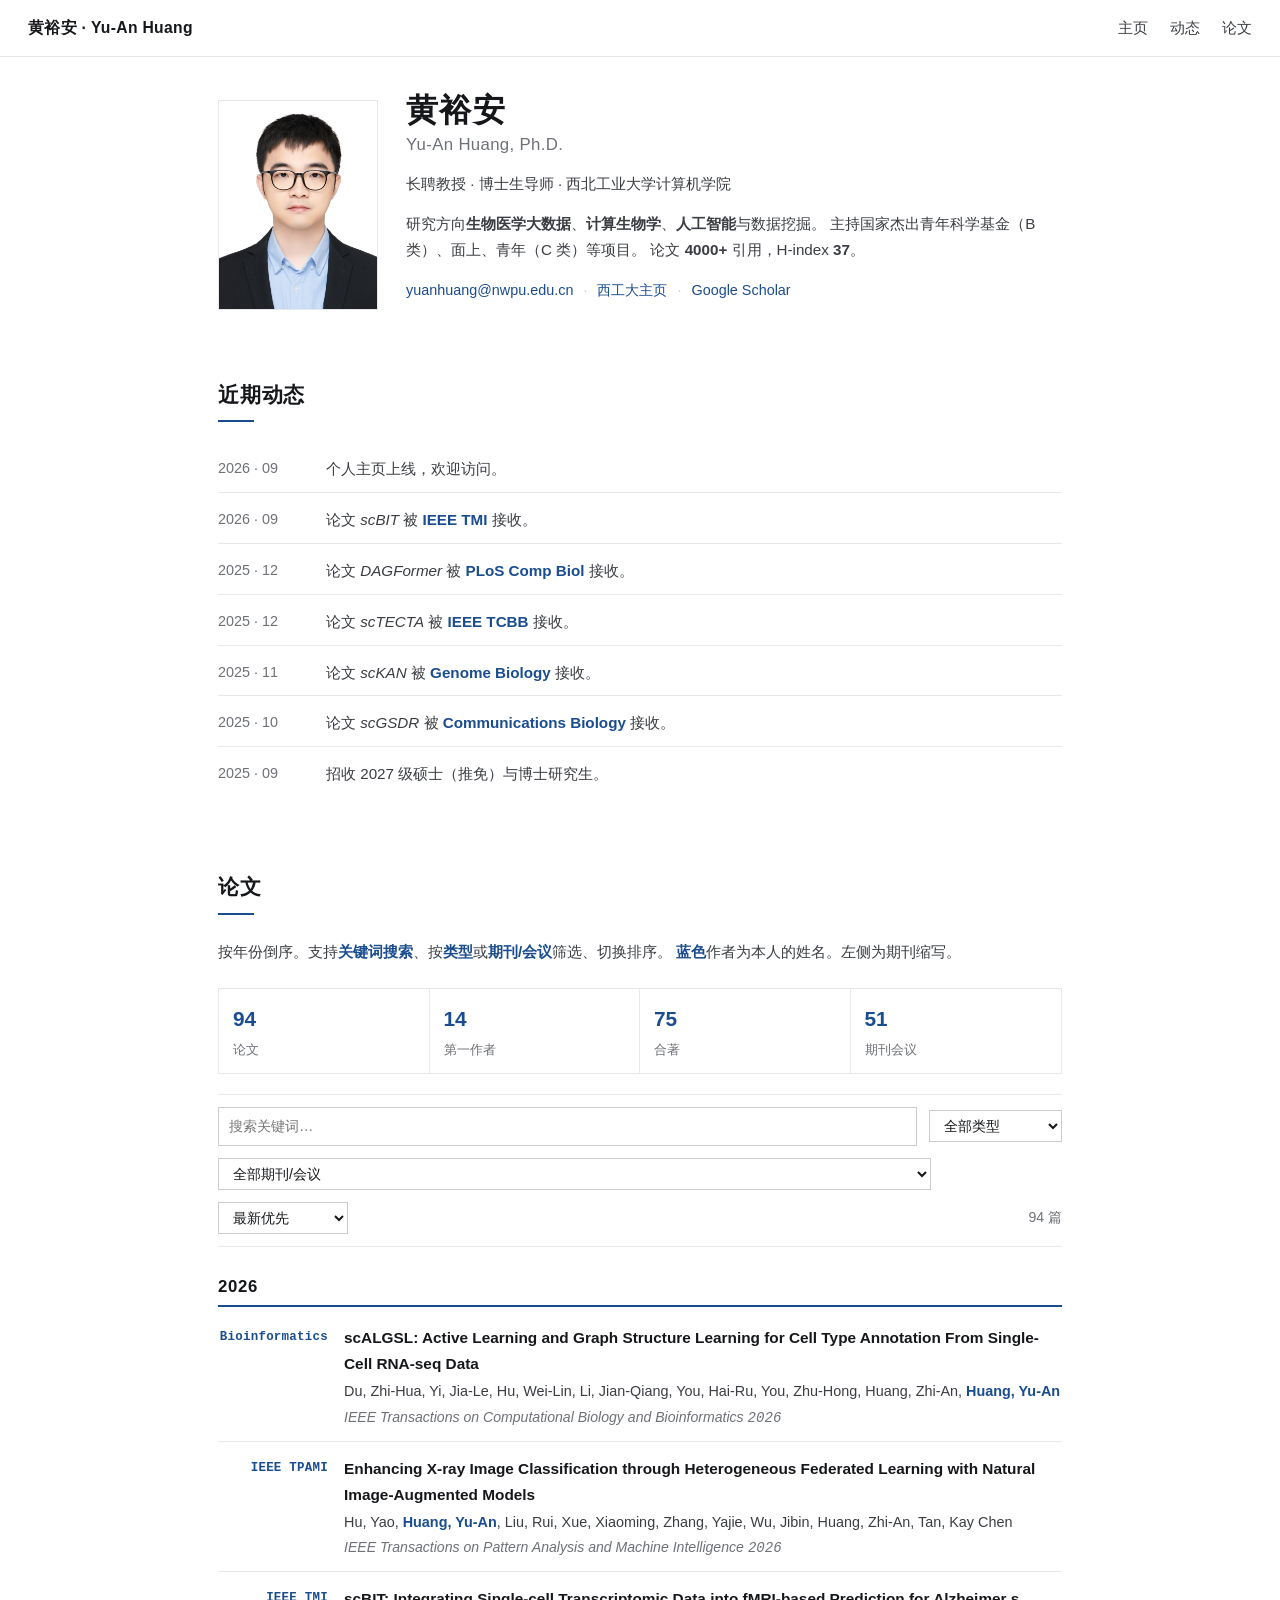
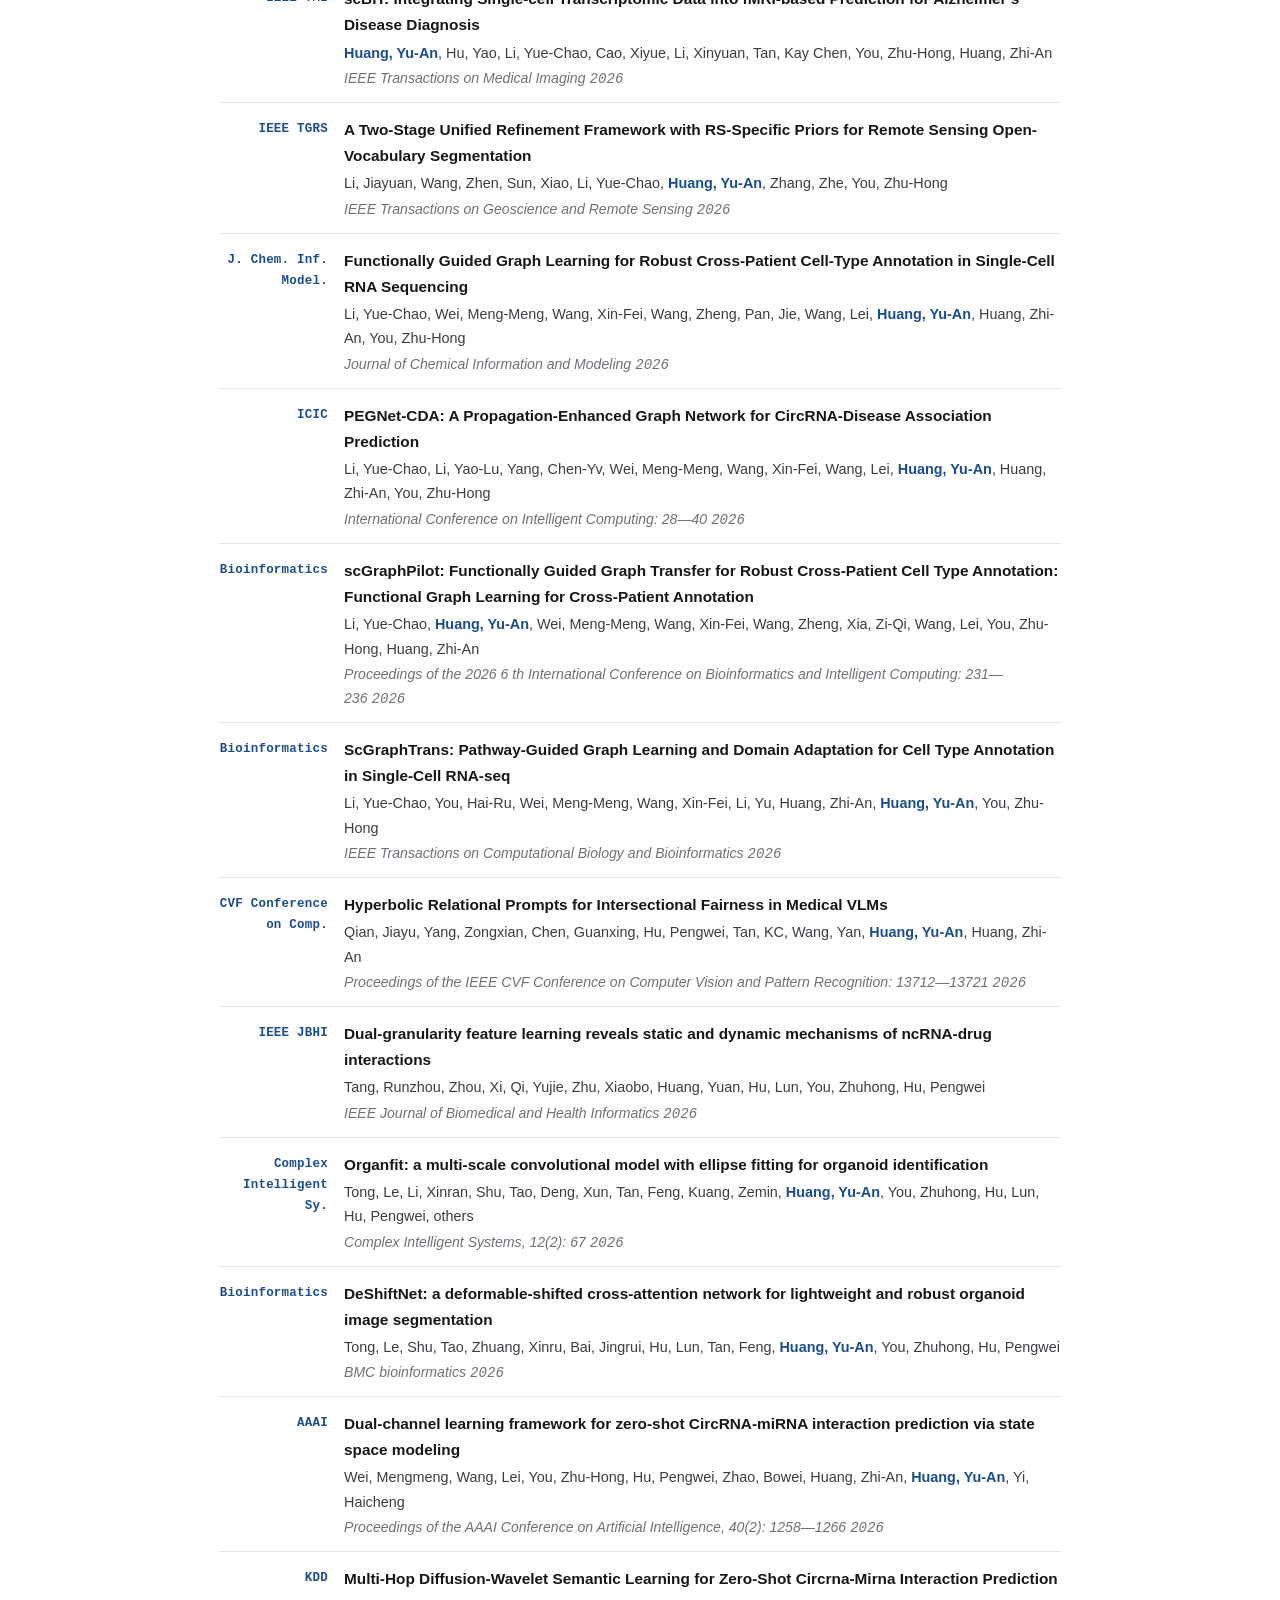
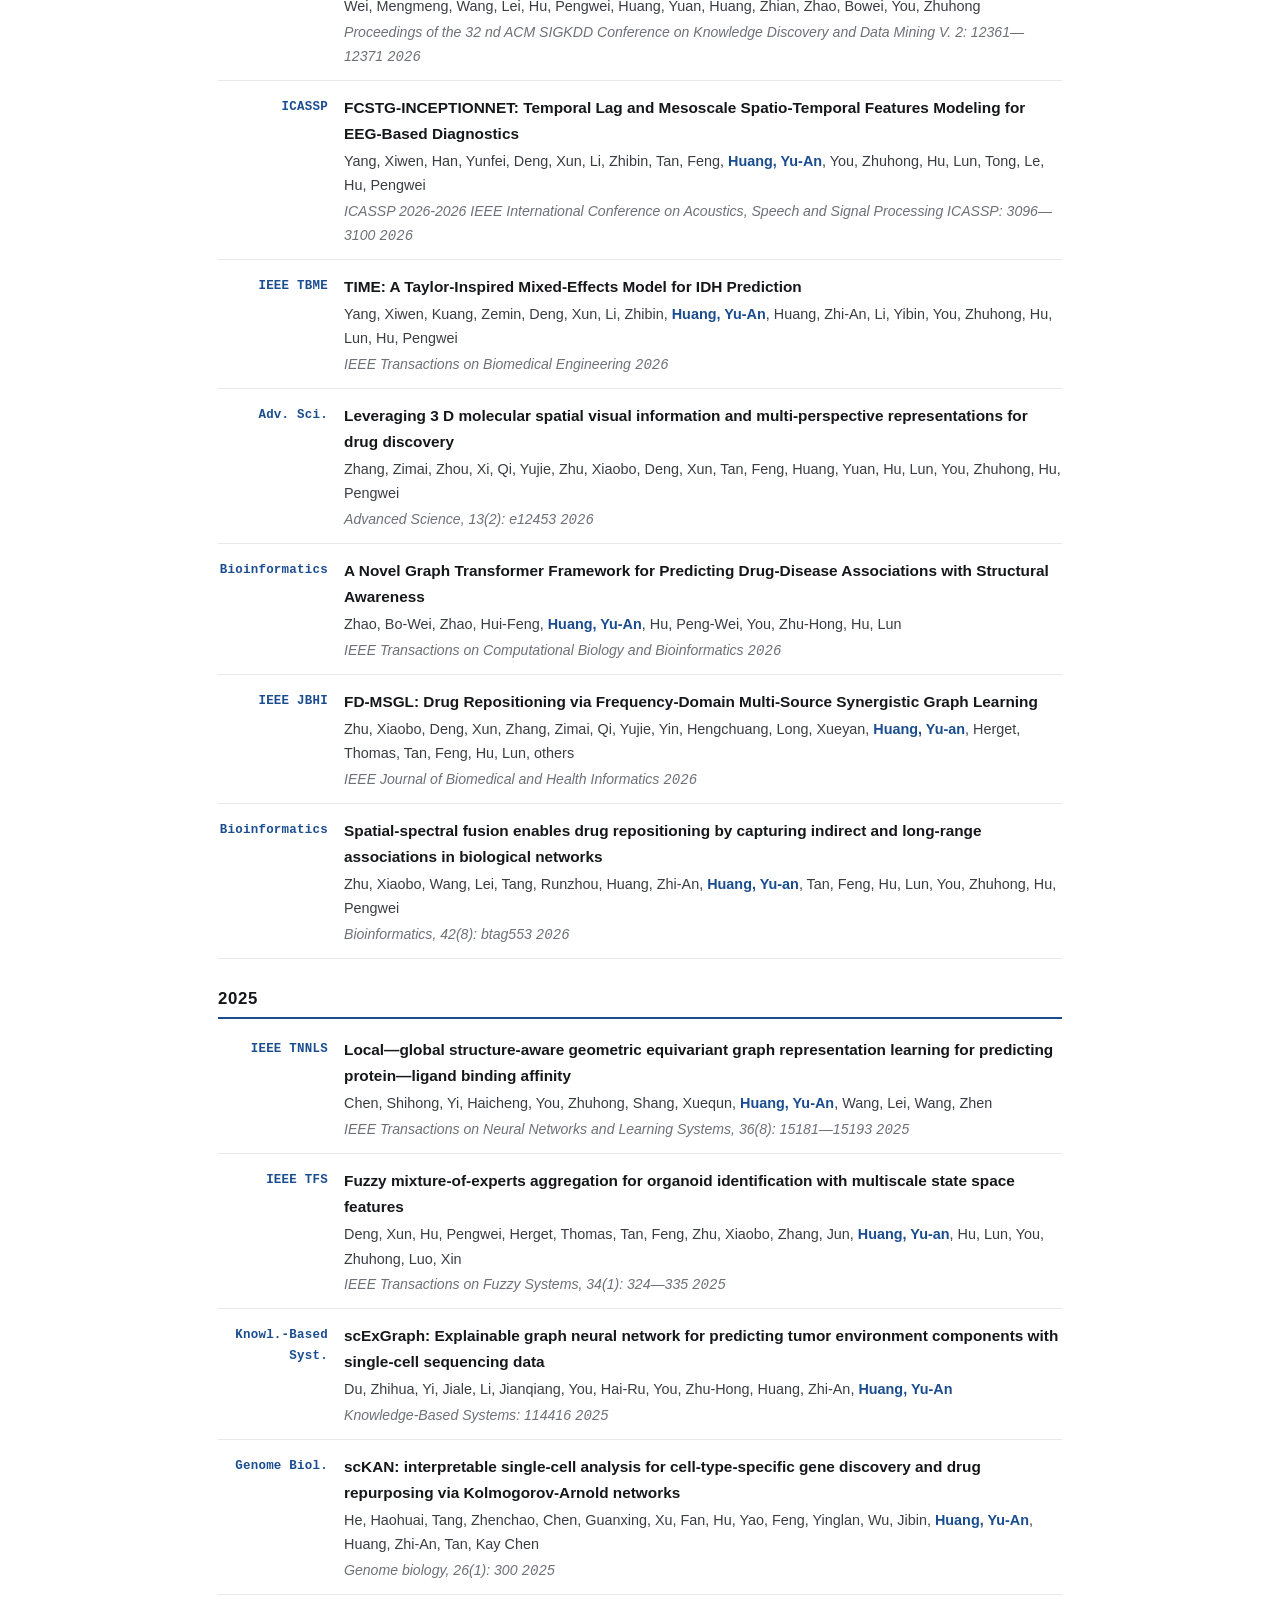
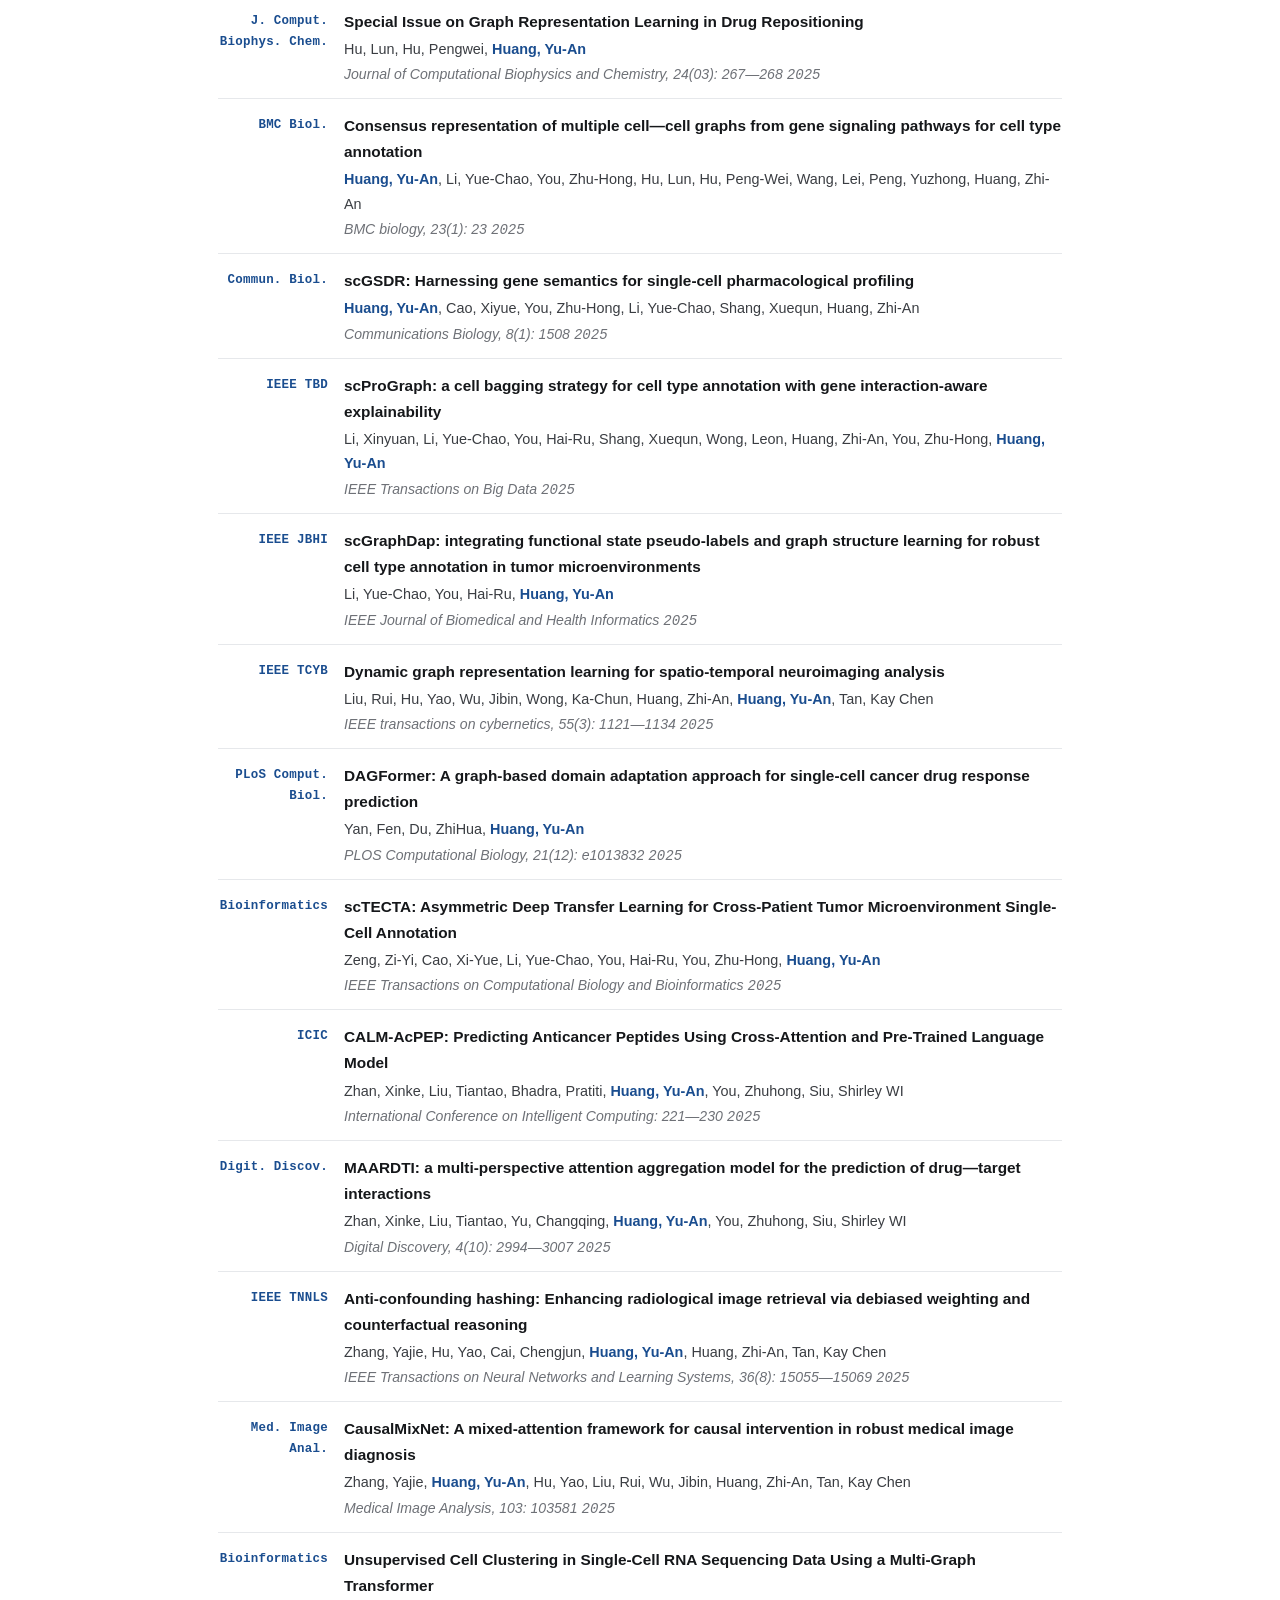
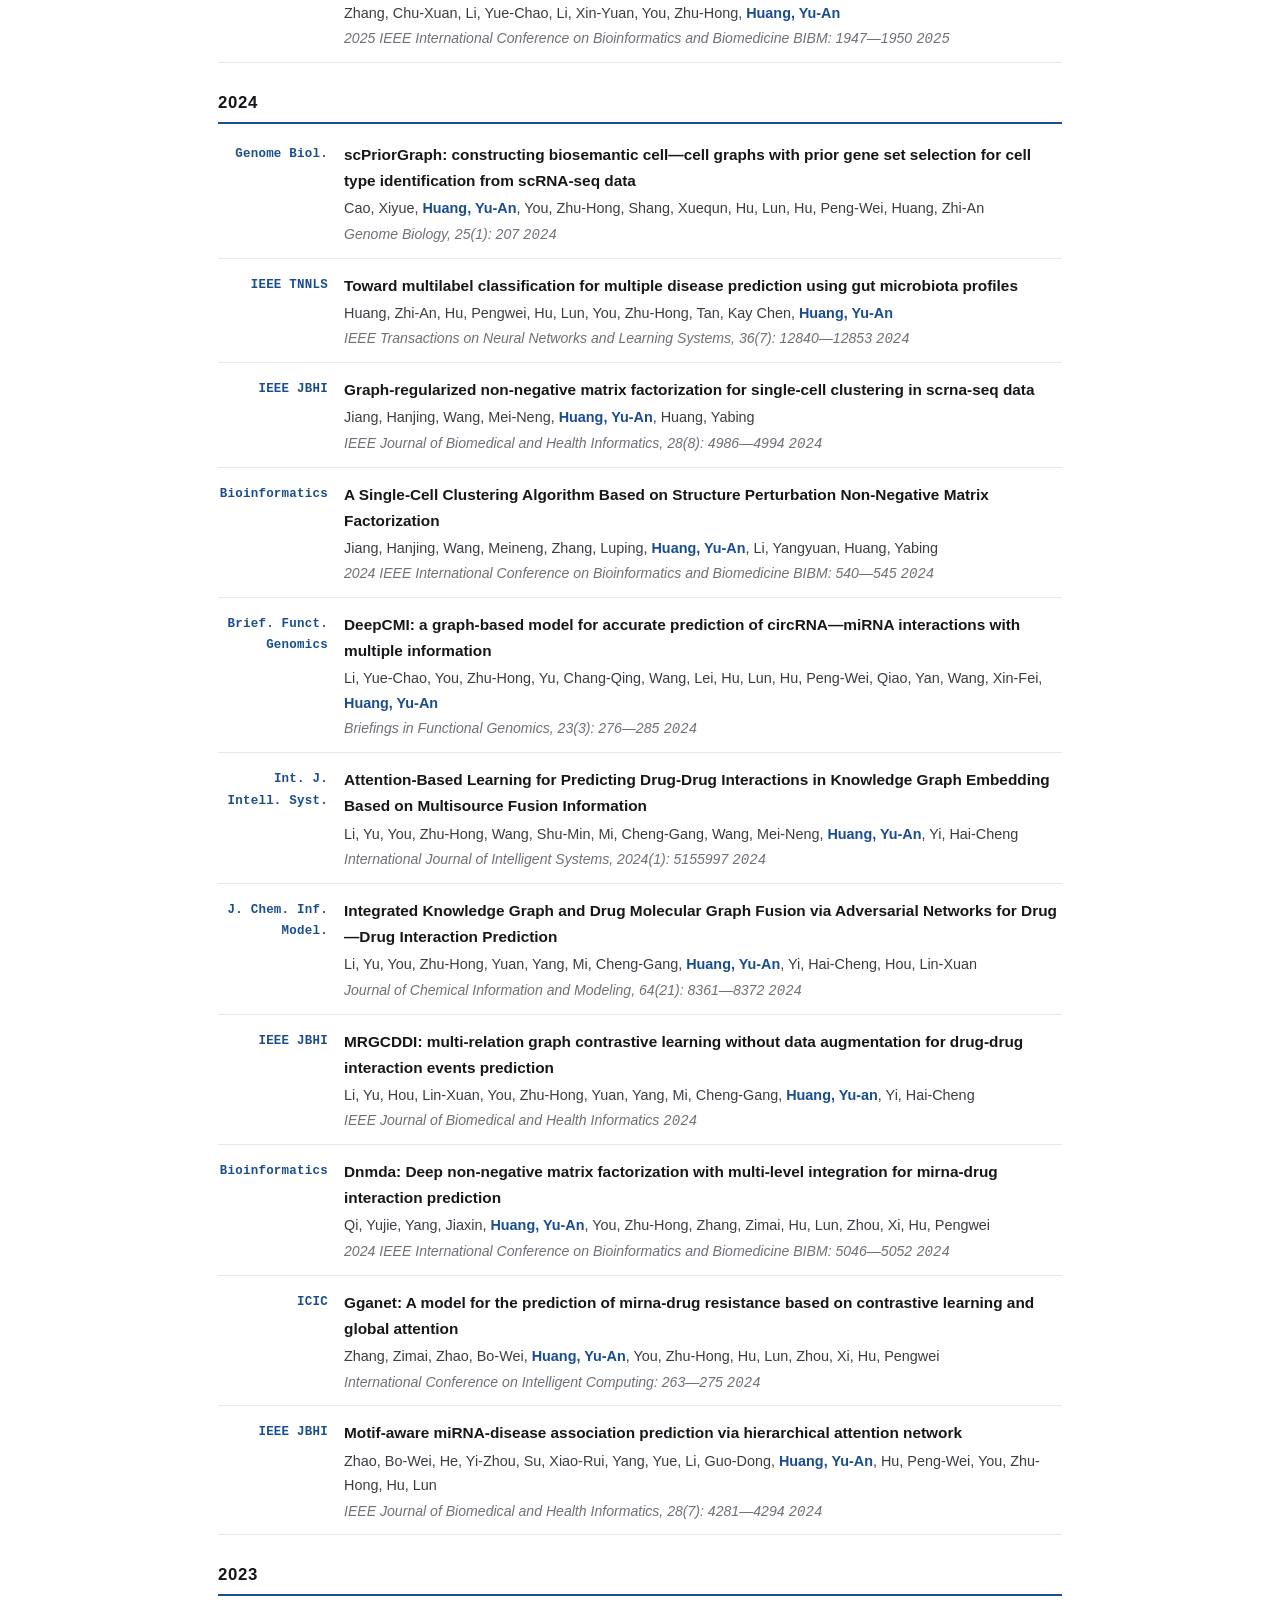
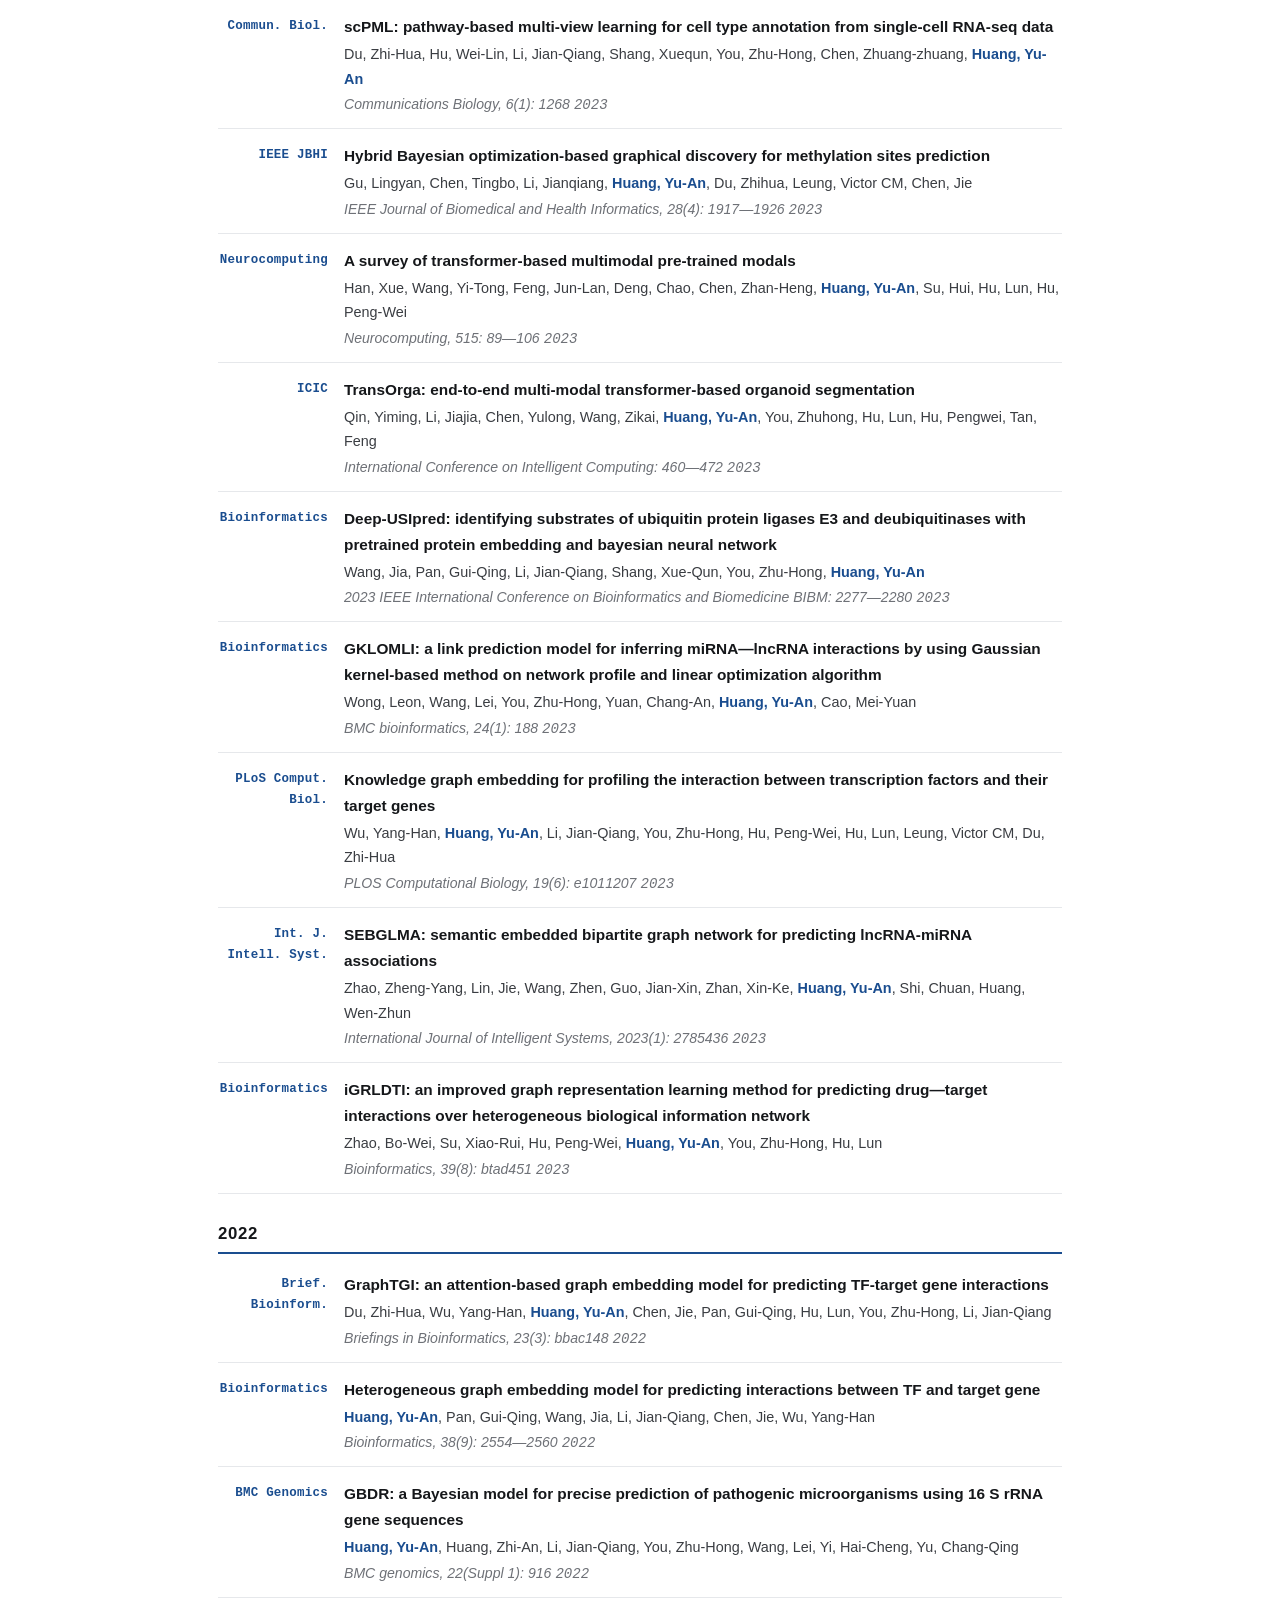
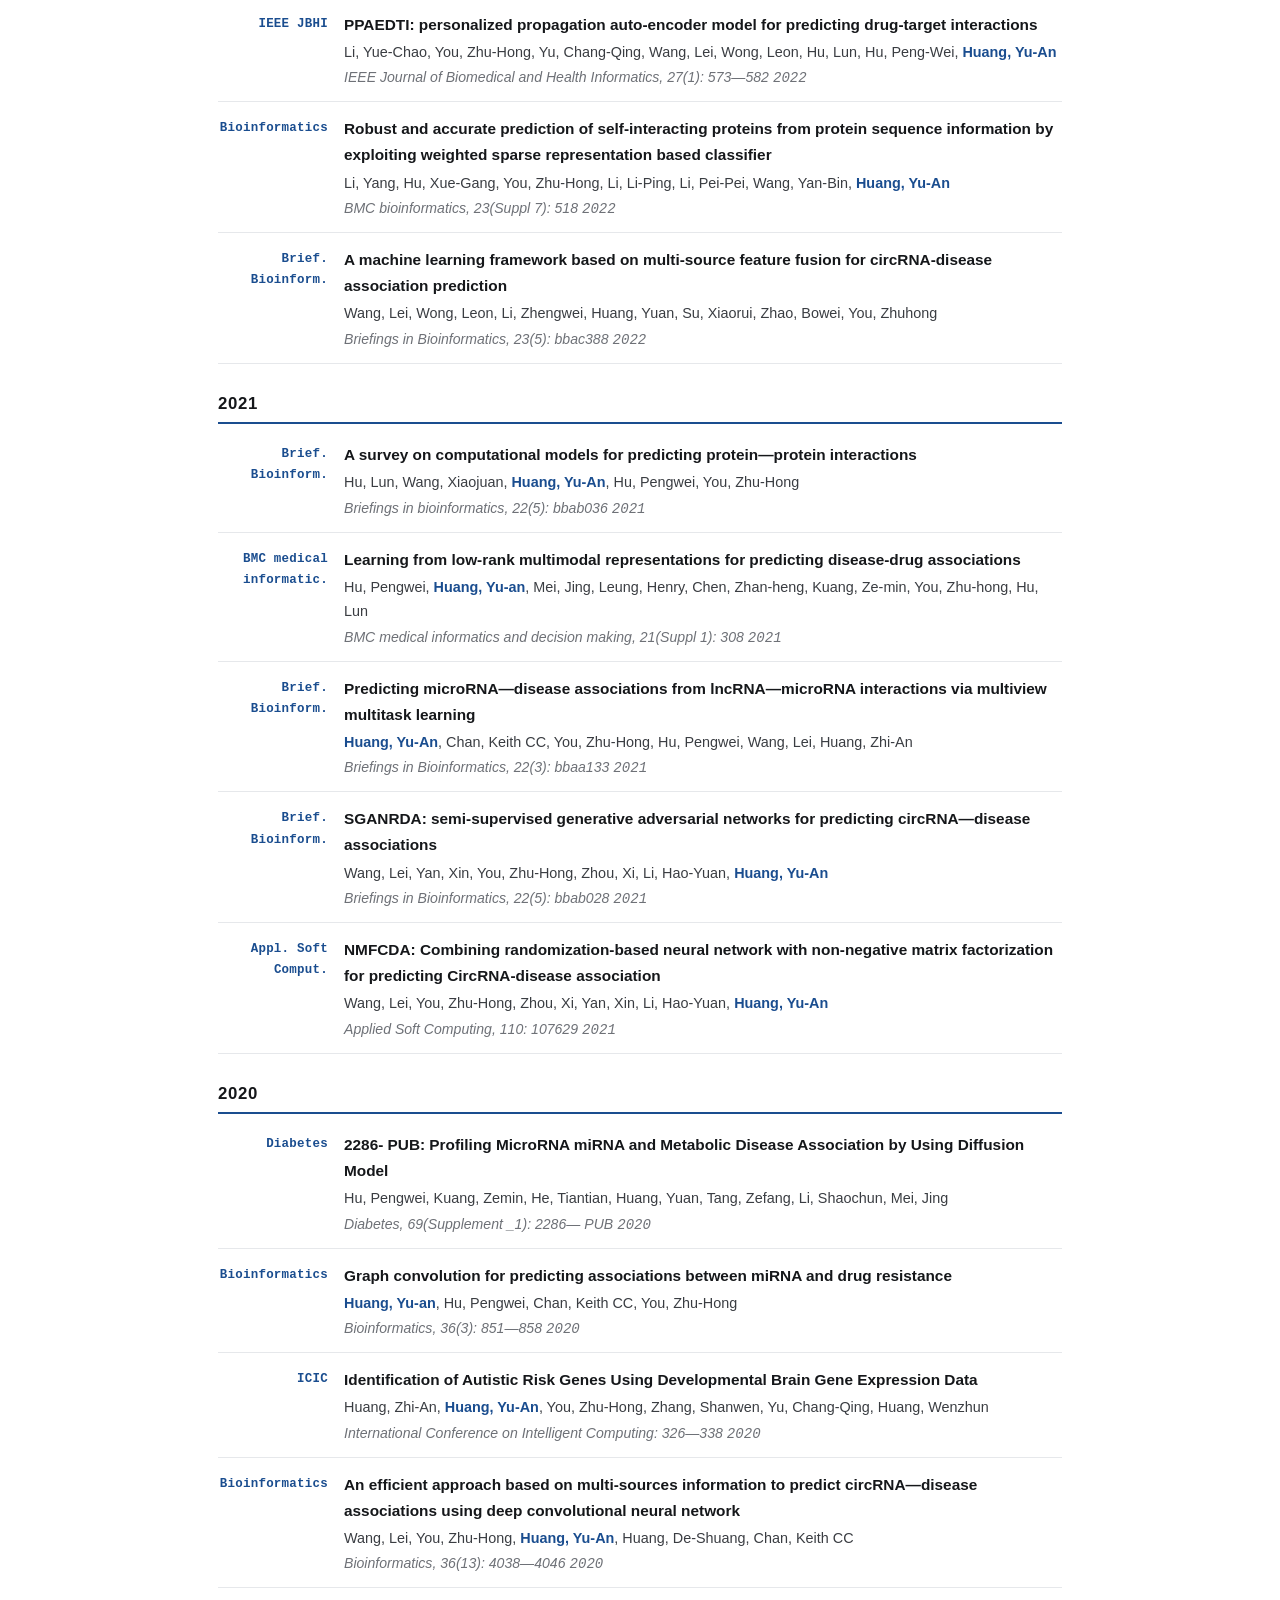
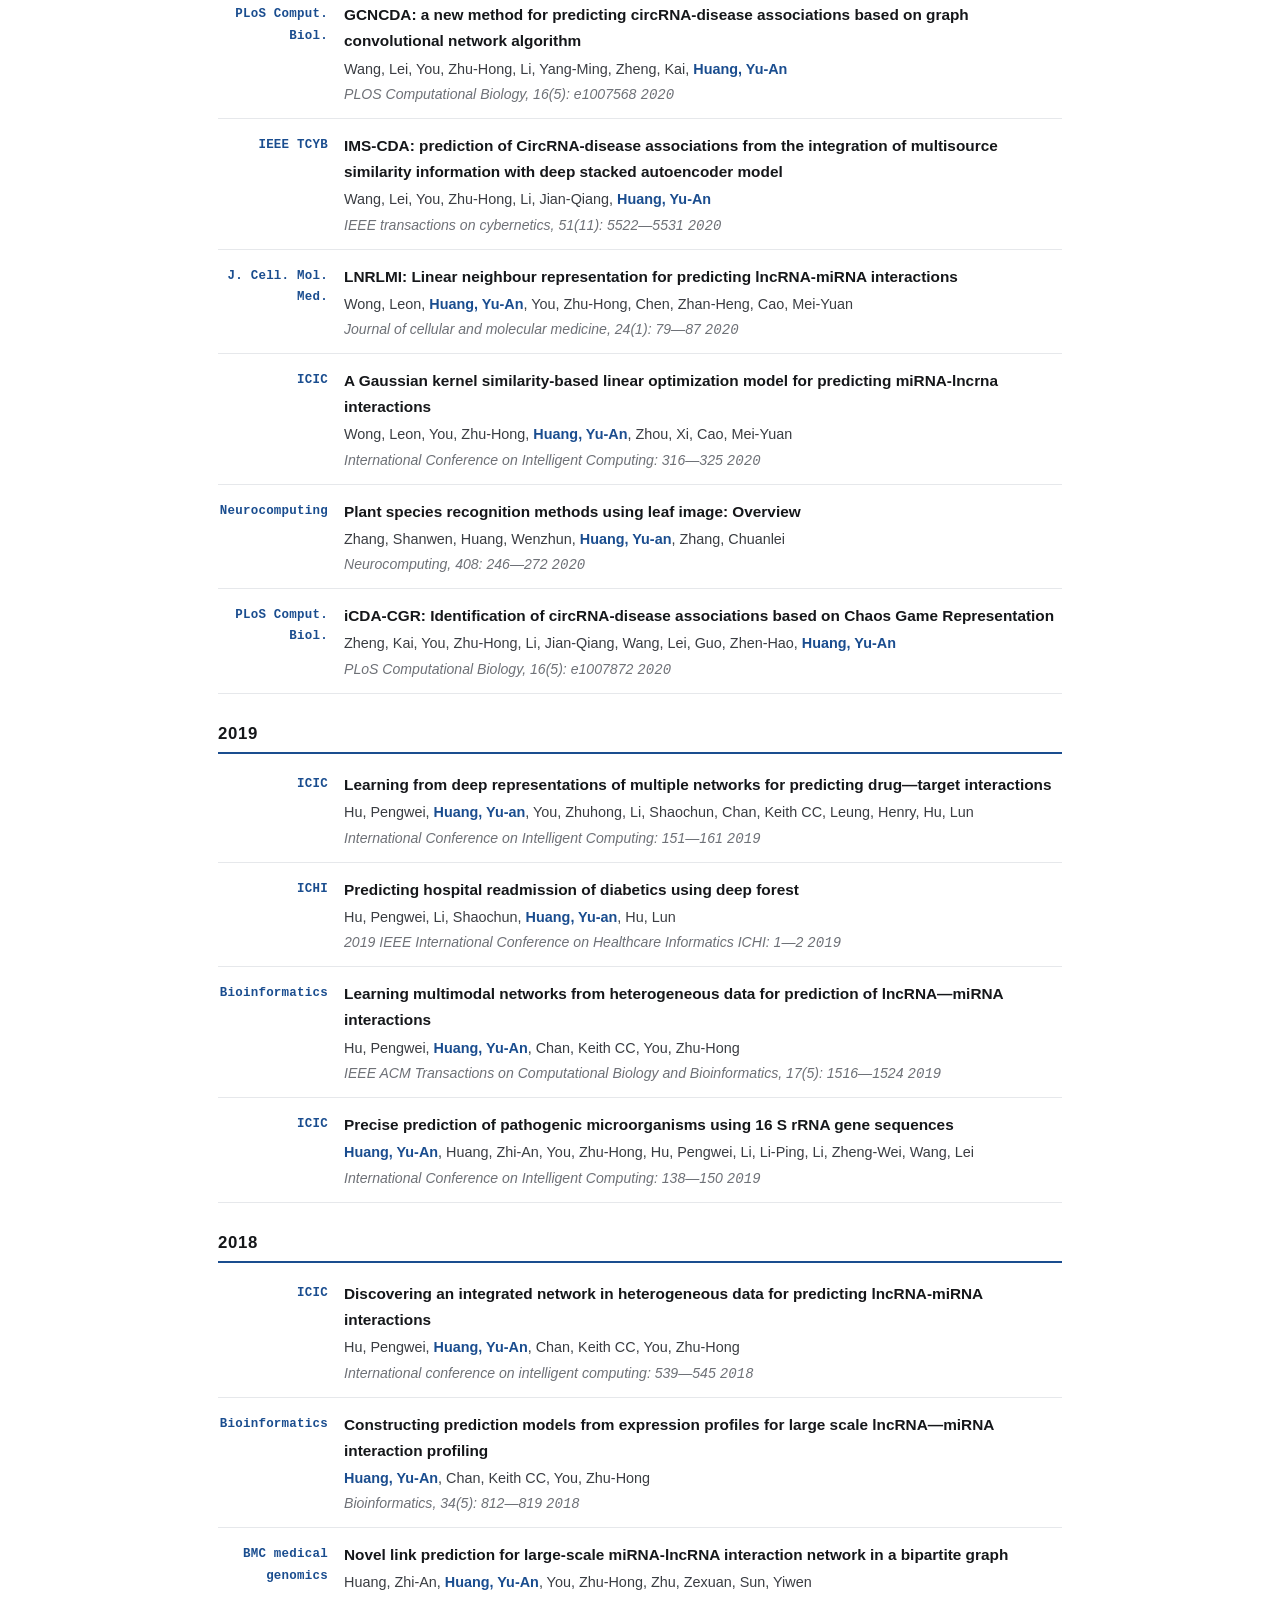
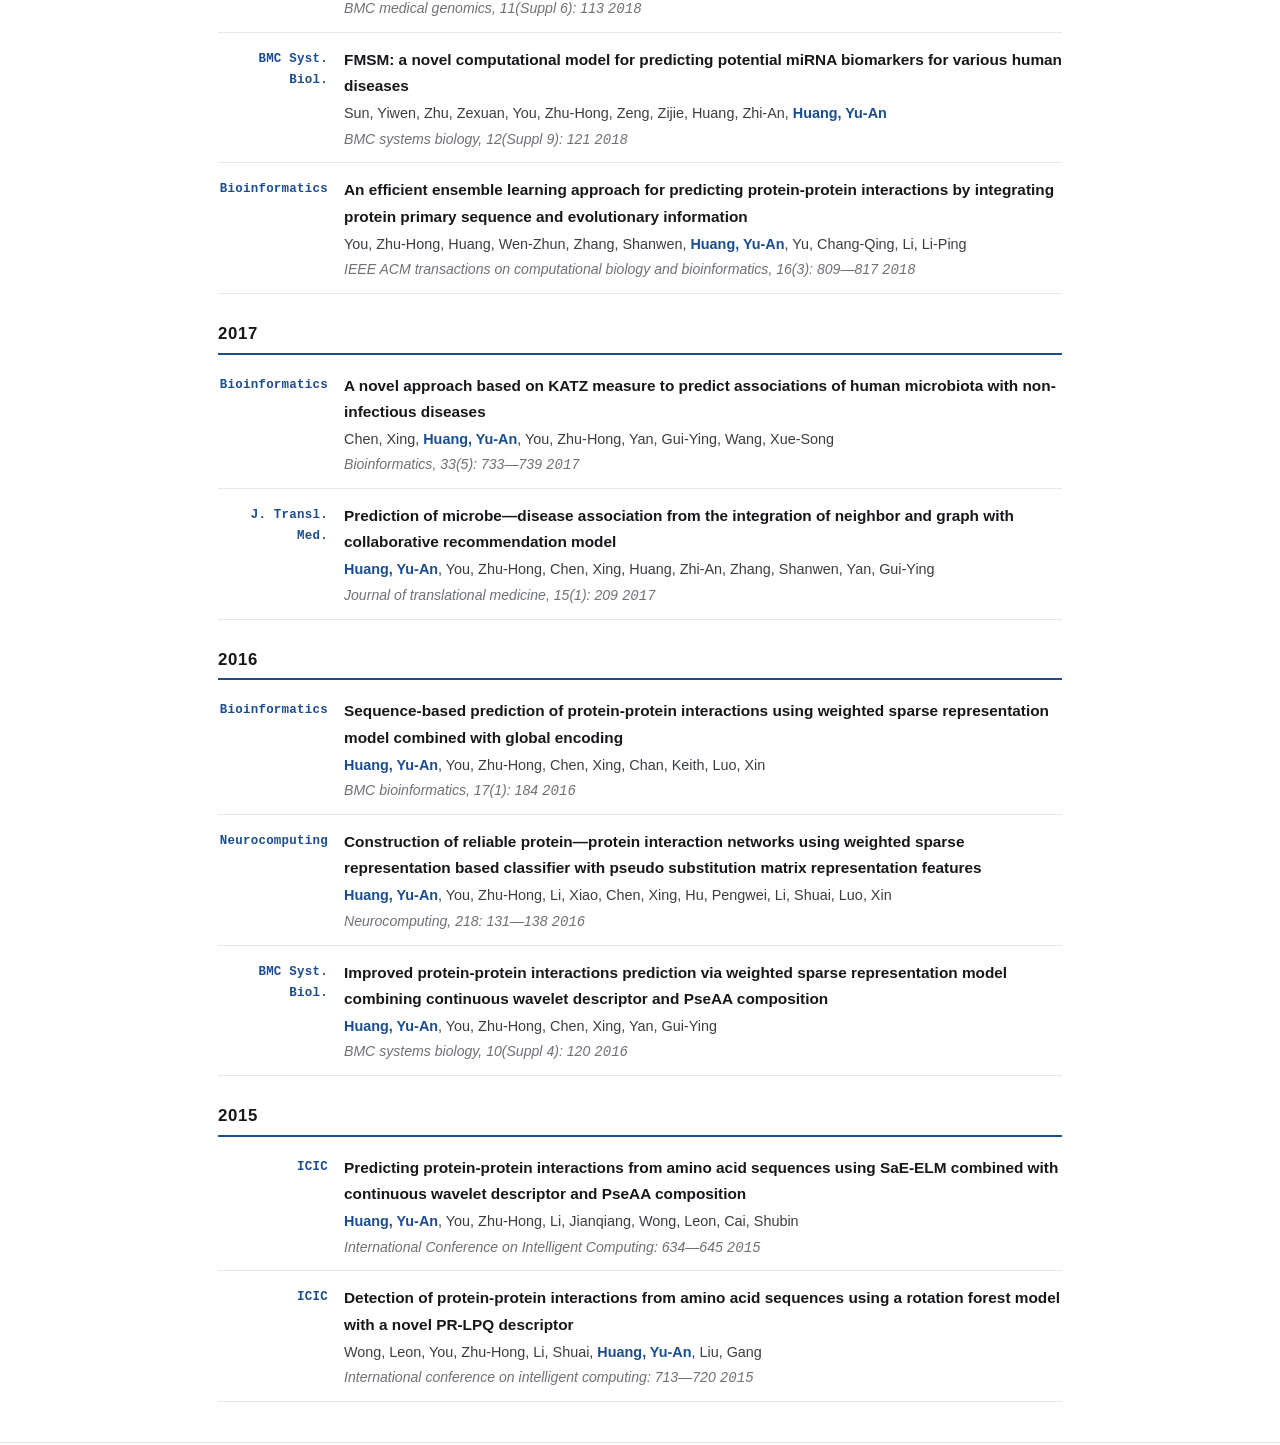
==== commit 16c55851: "Simplify: CN-only, smaller photo, remove research/teaching/cv/contact, journal abbreviations, more a" ====
--- a/index.html
+++ b/index.html
@@ -3,8 +3,8 @@
 <head>
   <meta charset="UTF-8">
   <meta name="viewport" content="width=device-width,initial-scale=1">
-  <title>黄裕安 · Yu-An Huang — 西北工业大学计算机学院</title>
-  <meta name="description" content="黄裕安 (Yu-An Huang), 西北工业大学计算机学院长聘教授、博士生导师。研究方向: 生物医学大数据、计算生物学、AI。">
+  <title>黄裕安 · 西北工业大学计算机学院</title>
+  <meta name="description" content="黄裕安 (Yu-An Huang), 西北工业大学计算机学院长聘教授、博士生导师。">
   <meta name="author" content="Yu-An Huang">
   <link rel="stylesheet" href="assets/css/style.css">
   <link rel="icon" type="image/svg+xml" href="assets/img/favicon.svg">
@@ -12,204 +12,67 @@
 <body>
 
     <nav class="topnav">
-      <a class="topnav-brand" href="#home">
-        <span class="zh">黄裕安</span>
-        <span class="sep">/</span>
-        <span class="en">Yu-An Huang</span>
-      </a>
+      <a class="topnav-brand" href="#home">黄裕安 · Yu-An Huang</a>
       <ul class="topnav-links">
-        <li><a href="#home">主页 / Home</a></li>
-        <li><a href="#research">研究 / Research</a></li>
-        <li><a href="#news">动态 / News</a></li>
-        <li><a href="#publications">论文 / Papers</a></li>
-        <li><a href="#teaching">教学 / Teaching</a></li>
-        <li><a href="#cv">简历 / CV</a></li>
-        <li><a href="#contact">联系 / Contact</a></li>
+        <li><a href="#home">主页</a></li>
+        <li><a href="#news">动态</a></li>
+        <li><a href="#publications">论文</a></li>
       </ul>
     </nav>
 <main>
 
 <section id="home" class="hero">
+  <img class="hero-photo" src="assets/img/photo-web.jpg" alt="Yu-An Huang" width="160" height="210">
   <div class="hero-text">
-    <div class="hero-name-cn">黄裕安</div>
+    <div class="hero-name">黄裕安</div>
     <div class="hero-name-en">Yu-An Huang, Ph.D.</div>
     <div class="hero-title">
-      <span class="lang-tag">中</span>
       长聘教授 · 博士生导师 · 西北工业大学计算机学院
     </div>
-    <div class="hero-title">
-      <span class="lang-tag">EN</span>
-      Tenured Professor · Ph.D. Advisor · NWPU
-    </div>
     <p class="hero-bio">
-      <span class="lang-tag">中</span>
-      主要研究方向是<strong>生物医学大数据、计算生物学、人工智能与数据挖掘</strong>。
-      主持国家青年科学基金项目 B 类（国家优青）、面上项目、青年科学基金 C 类等。
-      发表论文 100 余篇，Google Scholar 引用 4000 余次，H-index 37。
-    </p>
-    <p class="hero-bio">
-      <span class="lang-tag">EN</span>
-      Research focuses on <strong>biomedical big data, computational biology,
-      AI, and data mining</strong>. Principal investigator on multiple NSFC grants
-      including the National Outstanding Youth Science Foundation (B).
-      100+ papers; Google Scholar 4,000+ citations; H-index 37.
+      研究方向<strong>生物医学大数据</strong>、<strong>计算生物学</strong>、<strong>人工智能</strong>与数据挖掘。
+      主持国家杰出青年科学基金（B 类）、面上、青年（C 类）等项目。
+      论文 <strong>4000+</strong> 引用，H-index <strong>37</strong>。
     </p>
     <p class="hero-links">
-      <a href="mailto:yuanhuang@nwpu.edu.cn">📧 yuanhuang@nwpu.edu.cn</a>
-      <a href="#publications">📚 论文 Publications</a>
-      <a href="https://teacher.nwpu.edu.cn/yuanhuang.html" target="_blank" rel="noopener">🏛️ 西工大主页</a>
+      <a href="mailto:yuanhuang@nwpu.edu.cn">yuanhuang@nwpu.edu.cn</a>
+      <span class="sep">·</span>
+      <a href="https://teacher.nwpu.edu.cn/yuanhuang.html" target="_blank" rel="noopener">西工大主页</a>
+      <span class="sep">·</span>
+      <a href="https://scholar.google.com/" target="_blank" rel="noopener">Google Scholar</a>
     </p>
-  </div>
-  <img class="hero-photo" src="assets/img/photo-web.jpg" alt="Yu-An Huang" width="280" height="367">
-</section>
-
-
-<section id="research" class="section">
-  <header class="section-header">
-    <h2 class="section-title"><span class="zh">研究方向</span><span class="en">Research Interests</span></h2>
-    <div class="section-rule"></div>
-  </header>
-
-  <div class="dual-block">
-    <div class="lang-block zh">
-      <h3>单细胞组学与计算生物学</h3>
-      <p>
-        单细胞 RNA 测序（scRNA-seq）让我们得以在细胞分辨率下研究组织异质性、肿瘤微环境与发育轨迹。
-        提出了一系列用于<strong>细胞类型识别</strong>、<strong>细胞间通信推断</strong>、
-        <strong>药物响应预测</strong>的图神经网络与 Transformer 方法，发表在
-        <em>Genome Biology</em>、<em>Communications Biology</em>、<em>PLoS Computational Biology</em> 等期刊。
-      </p>
-    </div>
-    <div class="lang-block en">
-      <h3>Single-cell Omics &amp; Computational Biology</h3>
-      <p>
-        scRNA-seq reveals tissue heterogeneity, tumor microenvironment and developmental
-        trajectories at cellular resolution. We develop GNNs and Transformers for
-        <strong>cell-type identification</strong>, <strong>cell-cell communication inference</strong>,
-        and <strong>drug-response prediction</strong>, published in
-        <em>Genome Biology</em>, <em>Communications Biology</em>, <em>PLoS Computational Biology</em>, etc.
-      </p>
-    </div>
-  </div>
-
-  <div class="dual-block">
-    <div class="lang-block zh">
-      <h3>脑影像与神经退行性疾病</h3>
-      <p>
-        结合 fMRI 与单细胞数据，探索阿尔茨海默病等神经退行性疾病的早期诊断标志物。
-        代表工作 <em>scBIT</em> 把单细胞转录组信息融入 fMRI 预测框架（<em>IEEE TMI</em> 2026）。
-      </p>
-    </div>
-    <div class="lang-block en">
-      <h3>Neuroimaging &amp; Neurodegenerative Diseases</h3>
-      <p>
-        Integrating fMRI with single-cell data for early diagnostic biomarkers of
-        Alzheimer's disease and other neurodegenerative disorders.
-        <em>scBIT</em> fuses single-cell transcriptomics into fMRI-based prediction
-        (<em>IEEE TMI</em> 2026).
-      </p>
-    </div>
-  </div>
-
-  <div class="dual-block">
-    <div class="lang-block zh">
-      <h3>生物医学知识图谱与链路预测</h3>
-      <p>
-        lncRNA–miRNA、circRNA–disease、miRNA–drug、TF–target gene 等生物实体之间相互作用预测，
-        是药物重定位与精准医疗的关键。基于异质图嵌入、图卷积与自编码器的方法体系。
-      </p>
-    </div>
-    <div class="lang-block en">
-      <h3>Biomedical Knowledge Graphs &amp; Link Prediction</h3>
-      <p>
-        Predicting interactions among lncRNAs, miRNAs, circRNAs, diseases, drugs and TFs
-        is key to drug repurposing and precision medicine. Heterogeneous-graph-embedding,
-        graph-convolution and autoencoder-based methods.
-      </p>
-    </div>
-  </div>
-
-  <div class="dual-block">
-    <div class="lang-block zh">
-      <h3>医学图像与可解释 AI</h3>
-      <p>
-        去偏表征、反事实推理与因果干预在医学影像中的应用。代表工作
-        <em>Anti-Confounding Hashing</em>（<em>IEEE TNNLS</em> 2025）与 <em>CausalMixNet</em>（<em>Medical Image Analysis</em> 2025）。
-      </p>
-    </div>
-    <div class="lang-block en">
-      <h3>Medical Imaging &amp; Explainable AI</h3>
-      <p>
-        Debiased representation, counterfactual reasoning, and causal intervention
-        for medical image analysis. Representative works:
-        <em>Anti-Confounding Hashing</em> (<em>IEEE TNNLS</em> 2025) and <em>CausalMixNet</em> (<em>MIA</em> 2025).
-      </p>
-    </div>
-  </div>
-
-  <div class="dual-block">
-    <div class="lang-block zh">
-      <h3>主持项目</h3>
-      <ul class="bullet-list">
-        <li>国家杰出青年科学基金 B 类（国家优青）</li>
-        <li>国家自然科学基金面上项目</li>
-        <li>国家自然科学基金青年科学基金 C 类</li>
-        <li>省级自然科学基金 2 项</li>
-      </ul>
-    </div>
-    <div class="lang-block en">
-      <h3>Active Funding</h3>
-      <ul class="bullet-list">
-        <li>National Outstanding Youth Science Foundation (B), NSFC</li>
-        <li>General Program, NSFC</li>
-        <li>Youth Science Fund (C), NSFC</li>
-        <li>Two Provincial Natural Science Foundations</li>
-      </ul>
-    </div>
   </div>
 </section>
 
 
-<section id="news" class="section section-alt">
+<section id="news" class="section">
   <header class="section-header">
-    <h2 class="section-title"><span class="zh">最新动态</span><span class="en">Recent News</span></h2>
+    <h2 class="section-title">近期动态</h2>
     <div class="section-rule"></div>
   </header>
 
   <ul class="news-list">
-    <li><span class="date">2026 · 09</span><span class="body">更新个人主页，欢迎访问！<em>· Personal website launched — welcome!</em></span></li>
-    <li><span class="date">2026 · 09</span><span class="body">论文 <em>scBIT</em> 被 <strong>IEEE Transactions on Medical Imaging</strong> 接收。 <em>· Accepted to IEEE TMI.</em></span></li>
-    <li><span class="date">2025 · 12</span><span class="body">论文 <em>DAGFormer</em> 被 <strong>PLoS Computational Biology</strong> 接收。 <em>· Accepted to PLoS Comp Biol.</em></span></li>
-    <li><span class="date">2025 · 12</span><span class="body">论文 <em>scTECTA</em> 被 <strong>IEEE TCBB</strong> 接收。 <em>· Accepted to IEEE TCBB.</em></span></li>
-    <li><span class="date">2025 · 11</span><span class="body">论文 <em>scKAN</em> 被 <strong>Genome Biology</strong> 接收。 <em>· Accepted to Genome Biology.</em></span></li>
-    <li><span class="date">2025 · 10</span><span class="body">论文 <em>scGSDR</em> 被 <strong>Communications Biology</strong> 接收。 <em>· Accepted to Communications Biology.</em></span></li>
-    <li><span class="date">2025 · 09</span><span class="body">开始招收 2027 级硕士（推免）与博士研究生。 <em>· Recruiting Master's (推免) &amp; Ph.D. for Fall 2027.</em></span></li>
+    <li><span class="date">2026 · 09</span><span class="body">个人主页上线，欢迎访问。</span></li>
+    <li><span class="date">2026 · 09</span><span class="body">论文 <em>scBIT</em> 被 <strong class="hl">IEEE TMI</strong> 接收。</span></li>
+    <li><span class="date">2025 · 12</span><span class="body">论文 <em>DAGFormer</em> 被 <strong class="hl">PLoS Comp Biol</strong> 接收。</span></li>
+    <li><span class="date">2025 · 12</span><span class="body">论文 <em>scTECTA</em> 被 <strong class="hl">IEEE TCBB</strong> 接收。</span></li>
+    <li><span class="date">2025 · 11</span><span class="body">论文 <em>scKAN</em> 被 <strong class="hl">Genome Biology</strong> 接收。</span></li>
+    <li><span class="date">2025 · 10</span><span class="body">论文 <em>scGSDR</em> 被 <strong class="hl">Communications Biology</strong> 接收。</span></li>
+    <li><span class="date">2025 · 09</span><span class="body">招收 2027 级硕士（推免）与博士研究生。</span></li>
   </ul>
 </section>
 
 
 <section id="publications" class="section">
   <header class="section-header">
-    <h2 class="section-title"><span class="zh">论文</span><span class="en">Publications</span></h2>
+    <h2 class="section-title">论文</h2>
     <div class="section-rule"></div>
   </header>
 
-  <div class="dual-block">
-    <div class="lang-block zh">
-      <p>
-        下面是完整的论文列表，按发表年份倒序排列。支持<strong>关键词搜索</strong>、
-        按<strong>类型</strong>或<strong>期刊/会议</strong>筛选，以及切换<strong>排序方式</strong>。
-        <strong>加粗</strong>作者为本人的姓名。
-      </p>
-    </div>
-    <div class="lang-block en">
-      <p>
-        Complete list of publications, sorted by year descending. Supports
-        <strong>keyword search</strong>, filter by <strong>type</strong> or <strong>venue</strong>,
-        and toggle <strong>sort order</strong>. <strong>Bold</strong> authors indicate Yu-An Huang.
-      </p>
-    </div>
-  </div>
+  <p class="section-intro">
+    按年份倒序。支持<strong class="hl">关键词搜索</strong>、按<strong class="hl">类型</strong>或<strong class="hl">期刊/会议</strong>筛选、切换排序。
+    <strong class="hl">蓝色</strong>作者为本人的姓名。左侧为期刊缩写。
+  </p>
 
   <div id="pub-target"></div>
 
@@ -219,269 +82,34 @@
       bibPath: 'publications.bib',
       target: document.getElementById('pub-target'),
       labels: {
-        search: '搜索 / Search…',
-        type: '类型 / Type',
-        allTypes: '全部类型 / All types',
-        allVenues: '全部期刊 / All venues',
-        sort: '排序 / Sort',
-        newest: '最新优先 / Newest first',
-        oldest: '最早优先 / Oldest first',
-        countLabel: function(n) { return n + ' 篇论文 / publications'; },
-        loading: '正在加载论文 / Loading…',
-        empty: '没有匹配的论文 / No matching publications.',
+        search: '搜索关键词…',
+        type: '类型',
+        allTypes: '全部类型',
+        allVenues: '全部期刊/会议',
+        sort: '排序',
+        newest: '最新优先',
+        oldest: '最早优先',
+        countLabel: function(n) { return n + ' 篇'; },
+        loading: '正在加载…',
+        empty: '没有匹配的论文',
         stats: {
-          papers: '论文 / Papers',
-          firstAuthor: '第一作者 / First-author',
-          coAuthor: '合著 / Co-authored',
-          venues: '期刊会议 / Venues'
+          papers: '论文',
+          firstAuthor: '第一作者',
+          coAuthor: '合著',
+          venues: '期刊会议'
         },
         yearHeading: function(y) { return y; },
-        noYear: '未标年份 / Undated',
+        noYear: '未标年份',
         ownerName: 'huang, yu-an'
       }
     });
   </script>
 </section>
 
-
-<section id="teaching" class="section section-alt">
-  <header class="section-header">
-    <h2 class="section-title"><span class="zh">教学</span><span class="en">Teaching</span></h2>
-    <div class="section-rule"></div>
-  </header>
-
-  <div class="dual-block">
-    <div class="lang-block zh">
-      <p>承担计算机学院本科与研究生课程，主要面向算法、程序设计与人工智能方向。</p>
-    </div>
-    <div class="lang-block en">
-      <p>Courses taught at the School of Computer Science, NWPU. Most are undergraduate,
-      focused on algorithms, programming and AI.</p>
-    </div>
-  </div>
-
-  <div class="dual-block">
-    <div class="lang-block zh">
-      <h3>本学期课程</h3>
-      <ul class="course-list">
-        <li><span class="badge">本科</span>算法设计与分析实验（英语教学）</li>
-        <li><span class="badge">本科</span>程序设计基础 II 实验</li>
-        <li><span class="badge">本科</span>程序设计基础（C++）实验</li>
-        <li><span class="badge">本科</span>人工智能应用技术</li>
-      </ul>
-    </div>
-    <div class="lang-block en">
-      <h3>Current Courses</h3>
-      <ul class="course-list">
-        <li><span class="badge">UG</span>Algorithm Design &amp; Analysis Lab (English)</li>
-        <li><span class="badge">UG</span>Programming Foundations II Lab</li>
-        <li><span class="badge">UG</span>Programming Foundations (C++) Lab</li>
-        <li><span class="badge">UG</span>Applied AI Technologies</li>
-      </ul>
-    </div>
-  </div>
-
-  <div class="dual-block">
-    <div class="lang-block zh">
-      <h3>指导学生</h3>
-      <ul class="bullet-list">
-        <li>博士研究生：每年招收 1–2 名</li>
-        <li>硕士研究生（推免）：每年招收若干名</li>
-        <li>本科毕业设计：欢迎本科生加入课题组</li>
-      </ul>
-      <p class="muted">对学生的期待：扎实编程基础、对科研有热情、能读英文论文。</p>
-    </div>
-    <div class="lang-block en">
-      <h3>Advising</h3>
-      <ul class="bullet-list">
-        <li>Ph.D. students: 1–2 per year</li>
-        <li>M.Sc. students (推免): several per year</li>
-        <li>Undergraduate thesis: openings available — feel free to reach out</li>
-      </ul>
-      <p class="muted">What I look for: solid programming fundamentals, curiosity for research,
-        ability to read English papers.</p>
-    </div>
-  </div>
-</section>
-
-
-<section id="cv" class="section">
-  <header class="section-header">
-    <h2 class="section-title"><span class="zh">个人简历</span><span class="en">Curriculum Vitae</span></h2>
-    <div class="section-rule"></div>
-  </header>
-
-  <div class="dual-block">
-    <div class="lang-block zh">
-      <h3>基本信息</h3>
-      <ul class="bullet-list">
-        <li><strong>姓名</strong>：黄裕安 / Yu-An Huang</li>
-        <li><strong>职称</strong>：长聘教授、博士生导师</li>
-        <li><strong>单位</strong>：西北工业大学 · 计算机学院</li>
-        <li><strong>邮箱</strong>：<a href="mailto:yuanhuang@nwpu.edu.cn">yuanhuang@nwpu.edu.cn</a></li>
-        <li><strong>学位</strong>：哲学博士（香港理工大学，2020）</li>
-      </ul>
-    </div>
-    <div class="lang-block en">
-      <h3>Bio</h3>
-      <ul class="bullet-list">
-        <li><strong>Name</strong>: Yu-An Huang / 黄裕安</li>
-        <li><strong>Title</strong>: Tenured Professor &amp; Ph.D. Advisor</li>
-        <li><strong>Affiliation</strong>: School of CS, Northwestern Polytechnical University</li>
-        <li><strong>Email</strong>: <a href="mailto:yuanhuang@nwpu.edu.cn">yuanhuang@nwpu.edu.cn</a></li>
-        <li><strong>Ph.D.</strong>: The Hong Kong Polytechnic University, 2020</li>
-      </ul>
-    </div>
-  </div>
-
-  <div class="dual-block">
-    <div class="lang-block zh">
-      <h3>工作经历</h3>
-      <ul class="timeline">
-        <li><span class="when">至今</span><strong>西北工业大学</strong> · 计算机学院 · 长聘教授 / 博士生导师</li>
-        <li><span class="when">—</span><strong>西北工业大学</strong> · 计算机学院 · 副教授（破格晋升）</li>
-      </ul>
-    </div>
-    <div class="lang-block en">
-      <h3>Positions</h3>
-      <ul class="timeline">
-        <li><span class="when">Now</span><strong>Northwestern Polytechnical University</strong> · School of CS · Tenured Professor &amp; Ph.D. Advisor</li>
-        <li><span class="when">—</span><strong>Northwestern Polytechnical University</strong> · Associate Professor (early promotion)</li>
-      </ul>
-    </div>
-  </div>
-
-  <div class="dual-block">
-    <div class="lang-block zh">
-      <h3>教育背景</h3>
-      <ul class="timeline">
-        <li><span class="when">2016–2020</span><strong>香港理工大学</strong> · 电子计算学系 · 博士</li>
-        <li><span class="when">—</span><strong>中国大陆</strong> · 本科 / 硕士（具体院校见个人档案）</li>
-      </ul>
-    </div>
-    <div class="lang-block en">
-      <h3>Education</h3>
-      <ul class="timeline">
-        <li><span class="when">2016–2020</span><strong>The Hong Kong Polytechnic University</strong> · Department of Computing · Ph.D.</li>
-        <li><span class="when">—</span><strong>China</strong> · B.Sc. / M.Sc. (see personal records)</li>
-      </ul>
-    </div>
-  </div>
-
-  <div class="dual-block">
-    <div class="lang-block zh">
-      <h3>学术兼职</h3>
-      <ul class="bullet-list">
-        <li><em>Journal of Computational Biophysics and Chemistry</em> — 客座编辑</li>
-        <li><em>BMC Artificial Intelligence</em> — 编委</li>
-        <li><em>Interdisciplinary Medicine</em> — 青年编委</li>
-        <li>BIBM、ICIC — 程序委员会委员</li>
-      </ul>
-    </div>
-    <div class="lang-block en">
-      <h3>Editorial Service</h3>
-      <ul class="bullet-list">
-        <li>Guest Editor, <em>J. Comput. Biophys. Chem.</em></li>
-        <li>Editorial Board, <em>BMC Artificial Intelligence</em></li>
-        <li>Youth Editor, <em>Interdisciplinary Medicine</em></li>
-        <li>Program Committee, BIBM &amp; ICIC</li>
-      </ul>
-    </div>
-  </div>
-
-  <div class="dual-block">
-    <div class="lang-block zh">
-      <h3>学术指标</h3>
-      <ul class="bullet-list">
-        <li>论文总数：100+</li>
-        <li>Google Scholar 引用：4,000+</li>
-        <li>H-index：37</li>
-      </ul>
-    </div>
-    <div class="lang-block en">
-      <h3>Bibliometrics</h3>
-      <ul class="bullet-list">
-        <li>Total papers: 100+</li>
-        <li>Google Scholar citations: 4,000+</li>
-        <li>H-index: 37</li>
-      </ul>
-    </div>
-  </div>
-</section>
-
-
-<section id="contact" class="section section-alt">
-  <header class="section-header">
-    <h2 class="section-title"><span class="zh">联系方式</span><span class="en">Contact</span></h2>
-    <div class="section-rule"></div>
-  </header>
-
-  <div class="dual-block">
-    <div class="lang-block zh">
-      <h3>📧 电子邮件</h3>
-      <p>学术合作 / 招生咨询 / 报告邀请：<a href="mailto:yuanhuang@nwpu.edu.cn">yuanhuang@nwpu.edu.cn</a></p>
-      <p class="muted">通常 1–2 个工作日内回复。</p>
-
-      <h3>🏛️ 办公地址</h3>
-      <p>
-        陕西省西安市长安区<br>
-        西北工业大学 · 计算机学院<br>
-        （友谊校区 / 长安校区）
-      </p>
-
-      <h3>🤝 合作机会</h3>
-      <p>欢迎<strong>博士后、博士生、硕士推免生</strong>联系；也欢迎学术界、工业界科研合作。</p>
-      <p class="muted">关键词：单细胞分析、生物医学大数据、计算生物学、AI for Healthcare、图神经网络。</p>
-    </div>
-    <div class="lang-block en">
-      <h3>📧 Email</h3>
-      <p>For academic collaboration, admissions, or talk invitations:
-         <a href="mailto:yuanhuang@nwpu.edu.cn">yuanhuang@nwpu.edu.cn</a></p>
-      <p class="muted">I typically reply within 1–2 business days.</p>
-
-      <h3>🏛️ Office</h3>
-      <p>
-        School of Computer Science<br>
-        Northwestern Polytechnical University<br>
-        Xi'an, Shaanxi, China
-      </p>
-
-      <h3>🤝 Collaboration</h3>
-      <p>Open to <strong>postdoc, Ph.D., and Master's (推免)</strong> applicants, and to
-         academic &amp; industrial collaborations.</p>
-      <p class="muted">Keywords: single-cell analysis, biomedical big data, computational biology,
-         AI for healthcare, graph neural networks.</p>
-    </div>
-  </div>
-
-  <div class="dual-block">
-    <div class="lang-block zh">
-      <h3>🌐 在线档案</h3>
-      <ul class="link-grid">
-        <li><a href="https://scholar.google.com/" target="_blank" rel="noopener">Google Scholar</a></li>
-        <li><a href="https://orcid.org/" target="_blank" rel="noopener">ORCID</a></li>
-        <li><a href="https://www.semanticscholar.org/" target="_blank" rel="noopener">Semantic Scholar</a></li>
-        <li><a href="https://github.com/" target="_blank" rel="noopener">GitHub</a></li>
-        <li><a href="https://teacher.nwpu.edu.cn/yuanhuang.html" target="_blank" rel="noopener">西工大主页 / NWPU</a></li>
-      </ul>
-    </div>
-    <div class="lang-block en">
-      <h3>🌐 Online Profiles</h3>
-      <ul class="link-grid">
-        <li><a href="https://scholar.google.com/" target="_blank" rel="noopener">Google Scholar</a></li>
-        <li><a href="https://orcid.org/" target="_blank" rel="noopener">ORCID</a></li>
-        <li><a href="https://www.semanticscholar.org/" target="_blank" rel="noopener">Semantic Scholar</a></li>
-        <li><a href="https://github.com/" target="_blank" rel="noopener">GitHub</a></li>
-        <li><a href="https://teacher.nwpu.edu.cn/yuanhuang.html" target="_blank" rel="noopener">NWPU Profile</a></li>
-      </ul>
-    </div>
-  </div>
-</section>
-
 </main>
 <footer class="site-footer">
-  <p>© 2026 Yu-An Huang · 黄裕安 · <a href="https://jsj.nwpu.edu.cn/" target="_blank" rel="noopener">西北工业大学计算机学院</a></p>
-  <p class="muted">Last updated: Sep 2026 · <a href="https://github.com/huang-yu-an/huang-yu-an.github.io" target="_blank" rel="noopener">Source on GitHub</a></p>
+  <p>© 2026 黄裕安 · Yu-An Huang · <a href="https://jsj.nwpu.edu.cn/" target="_blank" rel="noopener">西北工业大学计算机学院</a></p>
+  <p class="muted">最后更新 Sep 2026 · <a href="https://github.com/huang-yu-an/huang-yu-an.github.io" target="_blank" rel="noopener">源代码</a></p>
 </footer>
 </body>
 </html>
--- a/assets/css/style.css
+++ b/assets/css/style.css
@@ -1,7 +1,6 @@
 /* ==========================================================================
-   Yu-An Huang · Personal Academic Website
-   Flat single-page design · Bilingual (CN + EN stacked) · Scroll-driven
-   No shadows, no rounded corners, no gradients — clean typographic rhythm.
+   Yu-An Huang · 个人学术主页 (中文)
+   极简扁平设计 · 无阴影 · 无圆角 · 蓝色强调
    ========================================================================== */
 
 *, *::before, *::after { box-sizing: border-box; }
@@ -14,19 +13,15 @@
   --c-text:         #15171a;
   --c-text-soft:    #3a3d42;
   --c-text-muted:   #6e7177;
-  --c-accent:       #1a4d8f;       /* NWPU-leaning deep blue */
+  --c-accent:       #1a4d8f;       /* 主蓝 */
+  --c-accent-hover: #14406f;
   --c-accent-soft:  #eaf0f8;
-  --c-tag-bg:       #f1f3f5;
-  --c-tag-text:     #2a2d31;
-  --c-pub-link:     #1a4d8f;
-
-  --maxw:           980px;
-  --maxw-narrow:    760px;
+
+  --maxw:           900px;
   --gutter:         28px;
 
   --font-sans: -apple-system, BlinkMacSystemFont, "Segoe UI", "PingFang SC",
                "Hiragino Sans GB", "Microsoft YaHei", "Helvetica Neue", Arial, sans-serif;
-  --font-serif: "Source Serif Pro", "Times New Roman", Georgia, serif;
   --font-mono: "SF Mono", "JetBrains Mono", Menlo, Consolas, monospace;
 }
 
@@ -47,19 +42,23 @@
   color: var(--c-accent);
   text-decoration: none;
   border-bottom: 1px solid transparent;
-  transition: border-color .15s;
-}
-a:hover { border-bottom-color: var(--c-accent); }
+  transition: border-color .15s, color .15s;
+}
+a:hover { color: var(--c-accent-hover); border-bottom-color: var(--c-accent-hover); }
 
 p { margin: 0 0 1em; }
 ul, ol { margin: 0 0 1em; padding-left: 1.4em; }
 li { margin: .25em 0; }
+
 h1, h2, h3, h4 { margin: 0 0 .6em; font-weight: 600; line-height: 1.3; color: var(--c-text); }
-h2 { font-size: 1.55rem; }
-h3 { font-size: 1.18rem; }
+h2 { font-size: 1.4rem; }
+h3 { font-size: 1.08rem; }
 strong { font-weight: 600; }
 em     { font-style: italic; }
 .muted { color: var(--c-text-muted); font-size: .92em; }
+
+/* 全局蓝色重点（用户专门要的） */
+.hl { color: var(--c-accent); font-weight: 600; }
 
 /* ----- Top sticky nav ----- */
 .topnav {
@@ -70,7 +69,7 @@
   backdrop-filter: saturate(180%) blur(8px);
   -webkit-backdrop-filter: saturate(180%) blur(8px);
   border-bottom: 1px solid var(--c-rule);
-  padding: 14px var(--gutter);
+  padding: 12px var(--gutter);
   display: flex;
   align-items: center;
   gap: 18px;
@@ -81,10 +80,8 @@
   color: var(--c-text);
   border: none;
   letter-spacing: .02em;
-}
-.topnav-brand .sep { color: var(--c-text-muted); margin: 0 6px; font-weight: 300; }
-.topnav-brand .zh  { color: var(--c-text); }
-.topnav-brand .en  { color: var(--c-text-soft); }
+  font-size: .98rem;
+}
 .topnav-links {
   display: flex;
   list-style: none;
@@ -98,234 +95,141 @@
   color: var(--c-text-soft);
   border: none;
   padding: 4px 0;
-  border-bottom: 1px solid transparent;
 }
 .topnav-links a:hover {
   color: var(--c-accent);
-  border-bottom-color: var(--c-accent);
-}
-
-/* ----- Hero ----- */
+  border-bottom: 1px solid var(--c-accent);
+}
+
+/* ----- Hero (小头像 + 简介) ----- */
 .hero {
   display: grid;
-  grid-template-columns: 1fr auto;
-  gap: 48px;
+  grid-template-columns: auto 1fr;
+  gap: 28px;
   align-items: center;
   max-width: var(--maxw);
   margin: 0 auto;
-  padding: 64px var(--gutter) 48px;
-}
-.hero-text { min-width: 0; }
-.hero-name-cn {
-  font-size: 2.6rem;
-  font-weight: 700;
-  letter-spacing: .04em;
-  color: var(--c-text);
-  line-height: 1.1;
-}
-.hero-name-en {
-  font-size: 1.4rem;
-  font-weight: 500;
-  color: var(--c-text-soft);
-  margin-top: 4px;
-  letter-spacing: .02em;
-}
-.hero-title {
-  font-size: 1rem;
-  color: var(--c-text-soft);
-  margin: 16px 0 0;
-  display: flex;
-  align-items: center;
-  gap: 10px;
-  flex-wrap: wrap;
-}
-.lang-tag {
-  display: inline-block;
-  padding: 1px 8px;
-  background: var(--c-tag-bg);
-  color: var(--c-tag-text);
-  font-size: .72rem;
-  font-weight: 600;
-  letter-spacing: .04em;
-  text-transform: uppercase;
-}
-.hero-bio {
-  margin-top: 20px;
-  color: var(--c-text-soft);
-  font-size: .98rem;
-}
-.hero-bio:first-of-type { margin-top: 28px; }
-.hero-links {
-  margin-top: 28px;
-  display: flex;
-  gap: 18px;
-  flex-wrap: wrap;
-  font-size: .95rem;
-}
-.hero-links a { color: var(--c-text); border-bottom: 1px solid var(--c-rule-strong); padding-bottom: 1px; }
-.hero-links a:hover { color: var(--c-accent); border-bottom-color: var(--c-accent); }
+  padding: 36px var(--gutter) 28px;
+}
 .hero-photo {
-  width: 280px;
-  height: 367px;
+  width: 160px;
+  height: 210px;
   object-fit: cover;
   object-position: center 20%;
   border: 1px solid var(--c-rule);
   background: var(--c-bg-alt);
 }
+.hero-text { min-width: 0; }
+.hero-name {
+  font-size: 2rem;
+  font-weight: 700;
+  letter-spacing: .04em;
+  color: var(--c-text);
+  line-height: 1.1;
+}
+.hero-name-en {
+  font-size: 1.05rem;
+  font-weight: 500;
+  color: var(--c-text-muted);
+  margin-top: 2px;
+  letter-spacing: .02em;
+}
+.hero-title {
+  font-size: .95rem;
+  color: var(--c-text-soft);
+  margin: 12px 0 0;
+}
+.hero-bio {
+  margin-top: 14px;
+  color: var(--c-text-soft);
+  font-size: .95rem;
+}
+.hero-links {
+  margin-top: 14px;
+  font-size: .9rem;
+  color: var(--c-text-muted);
+}
+.hero-links a { color: var(--c-accent); border-bottom-color: transparent; }
+.hero-links a:hover { border-bottom-color: var(--c-accent); }
+.hero-links .sep { color: var(--c-rule-strong); margin: 0 6px; }
 
 /* ----- Sections ----- */
 .section {
   max-width: var(--maxw);
   margin: 0 auto;
-  padding: 56px var(--gutter);
+  padding: 36px var(--gutter);
   scroll-margin-top: 70px;
 }
-.section-alt {
-  background: var(--c-bg-alt);
-  max-width: none;
-  padding-left: 0;
-  padding-right: 0;
-}
-.section-alt > * {
-  max-width: var(--maxw);
-  margin-left: auto;
-  margin-right: auto;
-  padding-left: var(--gutter);
-  padding-right: var(--gutter);
-}
-
-.section-header { margin-bottom: 36px; }
+.section-header { margin-bottom: 24px; }
 .section-title {
-  font-size: 1.5rem;
-  font-weight: 600;
-  letter-spacing: .01em;
-  display: flex;
-  align-items: baseline;
-  gap: 14px;
-  flex-wrap: wrap;
-}
-.section-title .zh { color: var(--c-text); }
-.section-title .en {
-  color: var(--c-text-muted);
-  font-weight: 500;
-  font-size: 1.1rem;
+  font-size: 1.3rem;
+  font-weight: 600;
+  letter-spacing: .04em;
 }
 .section-rule {
   height: 2px;
   background: var(--c-accent);
   width: 36px;
-  margin-top: 12px;
-}
-
-/* ----- Dual bilingual blocks (CN above, EN below) ----- */
-.dual-block {
-  display: grid;
-  grid-template-columns: 1fr 1fr;
-  gap: 36px;
-  margin-bottom: 28px;
-}
-.lang-block { min-width: 0; }
-.lang-block h3 {
-  font-size: 1.08rem;
-  margin-bottom: 8px;
-  padding-bottom: 4px;
-  border-bottom: 1px solid var(--c-rule);
-}
-.lang-block.zh h3 { color: var(--c-text); }
-.lang-block.en h3 { color: var(--c-text-soft); }
-
-/* ----- Lists ----- */
-.bullet-list { list-style: none; padding-left: 0; }
-.bullet-list li {
-  padding-left: 16px;
-  position: relative;
-  margin: .4em 0;
-}
-.bullet-list li::before {
-  content: '';
-  position: absolute;
-  left: 0;
-  top: 0.7em;
-  width: 6px;
-  height: 6px;
-  background: var(--c-accent);
-}
-
-.news-list { list-style: none; padding: 0; }
+  margin-top: 10px;
+}
+.section-intro {
+  color: var(--c-text-soft);
+  margin-bottom: 24px;
+  font-size: .95rem;
+}
+
+/* ----- News ----- */
+.news-list { list-style: none; padding: 0; margin: 0; }
 .news-list li {
   display: grid;
-  grid-template-columns: 110px 1fr;
+  grid-template-columns: 90px 1fr;
   gap: 18px;
-  padding: 14px 0;
+  padding: 10px 0;
   border-bottom: 1px solid var(--c-rule);
 }
 .news-list li:last-child { border-bottom: none; }
 .news-list .date {
   color: var(--c-text-muted);
   font-variant-numeric: tabular-nums;
-  font-size: .92rem;
+  font-size: .9rem;
   font-weight: 500;
 }
-.news-list .body { color: var(--c-text-soft); }
-
-/* ----- Course list ----- */
-.course-list { list-style: none; padding: 0; }
-.course-list li {
-  padding: 10px 0;
-  border-bottom: 1px solid var(--c-rule);
-  display: flex;
-  align-items: center;
-  gap: 12px;
-}
-.course-list li:last-child { border-bottom: none; }
-.badge {
-  display: inline-block;
-  padding: 2px 10px;
-  background: var(--c-accent-soft);
-  color: var(--c-accent);
-  font-size: .75rem;
-  font-weight: 600;
-  letter-spacing: .04em;
-  flex-shrink: 0;
-  min-width: 50px;
-  text-align: center;
-}
-
-/* ----- Timeline (CV) ----- */
-.timeline { list-style: none; padding: 0; }
-.timeline li {
+.news-list .body { color: var(--c-text-soft); font-size: .95rem; }
+
+/* ----- Publications (rendered by JS) ----- */
+#pub-target { margin-top: 16px; }
+
+.pub-stats {
+  margin-bottom: 20px;
   display: grid;
-  grid-template-columns: 110px 1fr;
-  gap: 18px;
-  padding: 12px 0;
-  border-bottom: 1px solid var(--c-rule);
-}
-.timeline li:last-child { border-bottom: none; }
-.timeline .when {
-  color: var(--c-text-muted);
+  grid-template-columns: repeat(auto-fit, minmax(140px, 1fr));
+  border: 1px solid var(--c-rule);
+}
+.pub-stat {
+  padding: 12px 14px;
+  border-right: 1px solid var(--c-rule);
+}
+.pub-stat:last-child { border-right: none; }
+.pub-stat .value {
+  display: block;
+  font-size: 1.3rem;
+  font-weight: 600;
+  color: var(--c-accent);
   font-variant-numeric: tabular-nums;
-  font-size: .92rem;
-}
-
-/* ----- Link grid (online profiles) ----- */
-.link-grid {
-  list-style: none;
-  padding: 0;
-  display: flex;
-  flex-wrap: wrap;
-  gap: 8px 18px;
-}
-.link-grid li { margin: 0; }
-
-/* ----- Publications (rendered by JS) ----- */
-#pub-target { margin-top: 24px; }
+}
+.pub-stat .label {
+  color: var(--c-text-muted);
+  font-size: .82rem;
+  display: block;
+  margin-top: 2px;
+}
 
 .pub-controls {
   display: flex;
-  gap: 14px;
+  gap: 12px;
   flex-wrap: wrap;
-  margin-bottom: 28px;
-  padding: 16px 0;
+  margin-bottom: 24px;
+  padding: 12px 0;
   border-top: 1px solid var(--c-rule);
   border-bottom: 1px solid var(--c-rule);
   align-items: center;
@@ -333,119 +237,113 @@
 .pub-controls input[type="search"],
 .pub-controls select {
   font: inherit;
-  font-size: .92rem;
+  font-size: .9rem;
   padding: 6px 10px;
   border: 1px solid var(--c-rule-strong);
   background: var(--c-bg);
   color: var(--c-text);
   border-radius: 0;
 }
-.pub-controls input[type="search"] { flex: 1 1 240px; min-width: 200px; }
-.pub-controls select { min-width: 140px; }
+.pub-controls input[type="search"] { flex: 1 1 220px; min-width: 180px; }
+.pub-controls select { min-width: 130px; }
 .pub-controls input:focus,
 .pub-controls select:focus {
   outline: 2px solid var(--c-accent);
   outline-offset: -2px;
   border-color: var(--c-accent);
 }
-
-.pub-stats {
-  margin-bottom: 24px;
-  display: grid;
-  grid-template-columns: repeat(auto-fit, minmax(160px, 1fr));
-  gap: 0;
-  border: 1px solid var(--c-rule);
-}
-.pub-stat {
-  padding: 14px 16px;
-  border-right: 1px solid var(--c-rule);
-}
-.pub-stat:last-child { border-right: none; }
-.pub-stat .label { color: var(--c-text-muted); font-size: .82rem; display: block; }
-.pub-stat .value { font-size: 1.4rem; font-weight: 600; color: var(--c-text); font-variant-numeric: tabular-nums; }
+.pub-count { margin-left: auto; color: var(--c-text-muted); font-size: .88rem; }
 
 .pub-year {
-  margin: 32px 0 12px;
-  padding-bottom: 6px;
+  margin: 26px 0 8px;
+  padding-bottom: 4px;
   border-bottom: 2px solid var(--c-accent);
   font-size: 1.05rem;
   font-weight: 600;
   color: var(--c-text);
   letter-spacing: .04em;
 }
-.pub-list { list-style: none; padding: 0; margin: 0 0 8px; }
+.pub-list { list-style: none; padding: 0; margin: 0; }
 .pub-list li {
   padding: 10px 0;
   border-bottom: 1px solid var(--c-rule);
   display: grid;
-  grid-template-columns: 70px 1fr;
-  gap: 14px;
-}
-.pub-list .num {
-  color: var(--c-text-muted);
-  font-variant-numeric: tabular-nums;
-  font-size: .88rem;
+  grid-template-columns: 110px 1fr;
+  gap: 16px;
+}
+.pub-list .venue-tag {
+  font-family: var(--font-mono);
+  font-size: .78rem;
+  color: var(--c-accent);
+  font-weight: 600;
   text-align: right;
   padding-top: 2px;
+  letter-spacing: .02em;
 }
 .pub-list .text { min-width: 0; }
 .pub-list .title {
   font-weight: 600;
   color: var(--c-text);
   margin-bottom: 2px;
-}
-.pub-list .authors { color: var(--c-text-soft); font-size: .94rem; }
+  font-size: .96rem;
+}
+.pub-list .authors { color: var(--c-text-soft); font-size: .9rem; }
 .pub-list .authors strong { color: var(--c-accent); }
-.pub-list .venue { color: var(--c-text-muted); font-size: .9rem; font-style: italic; margin-top: 2px; }
-.pub-list .venue .pub-link {
-  color: var(--c-pub-link);
-  border-bottom: none;
-}
-.pub-list .venue .pub-link:hover { text-decoration: underline; }
+.pub-list .venue {
+  color: var(--c-text-muted);
+  font-size: .88rem;
+  font-style: italic;
+  margin-top: 2px;
+}
 .pub-list .venue .venue-name { font-style: italic; }
-.pub-list .venue .pub-year-suffix { color: var(--c-text-muted); }
-
-.pub-empty { color: var(--c-text-muted); padding: 24px 0; text-align: center; }
-.pub-loading { color: var(--c-text-muted); padding: 24px 0; }
+.pub-list .venue .pub-year-suffix { color: var(--c-text-muted); font-family: var(--font-mono); margin-left: 4px; }
+.pub-list .links { margin-top: 4px; }
+.pub-list .links a {
+  font-size: .82rem;
+  color: var(--c-accent);
+  margin-right: 10px;
+  border-bottom: 1px solid var(--c-rule);
+}
+
+.pub-empty, .pub-loading { color: var(--c-text-muted); padding: 20px 0; text-align: center; }
 
 /* ----- Footer ----- */
 .site-footer {
   border-top: 1px solid var(--c-rule);
-  padding: 28px var(--gutter);
+  padding: 22px var(--gutter);
   text-align: center;
   color: var(--c-text-muted);
-  font-size: .88rem;
+  font-size: .85rem;
   background: var(--c-bg);
 }
-.site-footer p { margin: .25em 0; }
+.site-footer p { margin: .2em 0; }
 .site-footer a { color: var(--c-text-soft); border-bottom-color: var(--c-rule); }
 .site-footer a:hover { color: var(--c-accent); border-bottom-color: var(--c-accent); }
 
 /* ----- Responsive ----- */
-@media (max-width: 800px) {
+@media (max-width: 720px) {
   .hero {
-    grid-template-columns: 1fr;
-    padding: 36px var(--gutter) 28px;
-    text-align: left;
+    grid-template-columns: auto 1fr;
+    gap: 18px;
+    padding: 24px var(--gutter);
   }
-  .hero-photo { width: 200px; height: 262px; }
-  .dual-block { grid-template-columns: 1fr; gap: 20px; }
-  .section { padding: 36px var(--gutter); }
-  .news-list li, .timeline li { grid-template-columns: 1fr; gap: 4px; }
-  .pub-list li { grid-template-columns: 40px 1fr; }
+  .hero-photo { width: 110px; height: 145px; }
+  .hero-name { font-size: 1.6rem; }
+  .hero-name-en { font-size: .95rem; }
+  .section { padding: 28px var(--gutter); }
+  .news-list li { grid-template-columns: 1fr; gap: 2px; }
+  .pub-list li { grid-template-columns: 80px 1fr; }
   .topnav-links { gap: 14px; font-size: .88rem; margin-left: 0; width: 100%; }
 }
 
-@media (max-width: 520px) {
-  .hero-name-cn { font-size: 2rem; }
-  .hero-name-en { font-size: 1.1rem; }
-  .section-title { font-size: 1.25rem; }
-  .section-title .en { font-size: .98rem; }
+@media (max-width: 480px) {
+  .hero { grid-template-columns: 1fr; text-align: left; }
+  .hero-photo { width: 130px; height: 170px; }
+  .section-title { font-size: 1.18rem; }
 }
 
 /* ----- Print ----- */
 @media print {
   .topnav, .site-footer, .pub-controls, .pub-stats { display: none; }
-  .section { padding: 16px 0; page-break-inside: avoid; }
-  .dual-block { grid-template-columns: 1fr; }
-}
+  .section { padding: 12px 0; page-break-inside: avoid; }
+}
